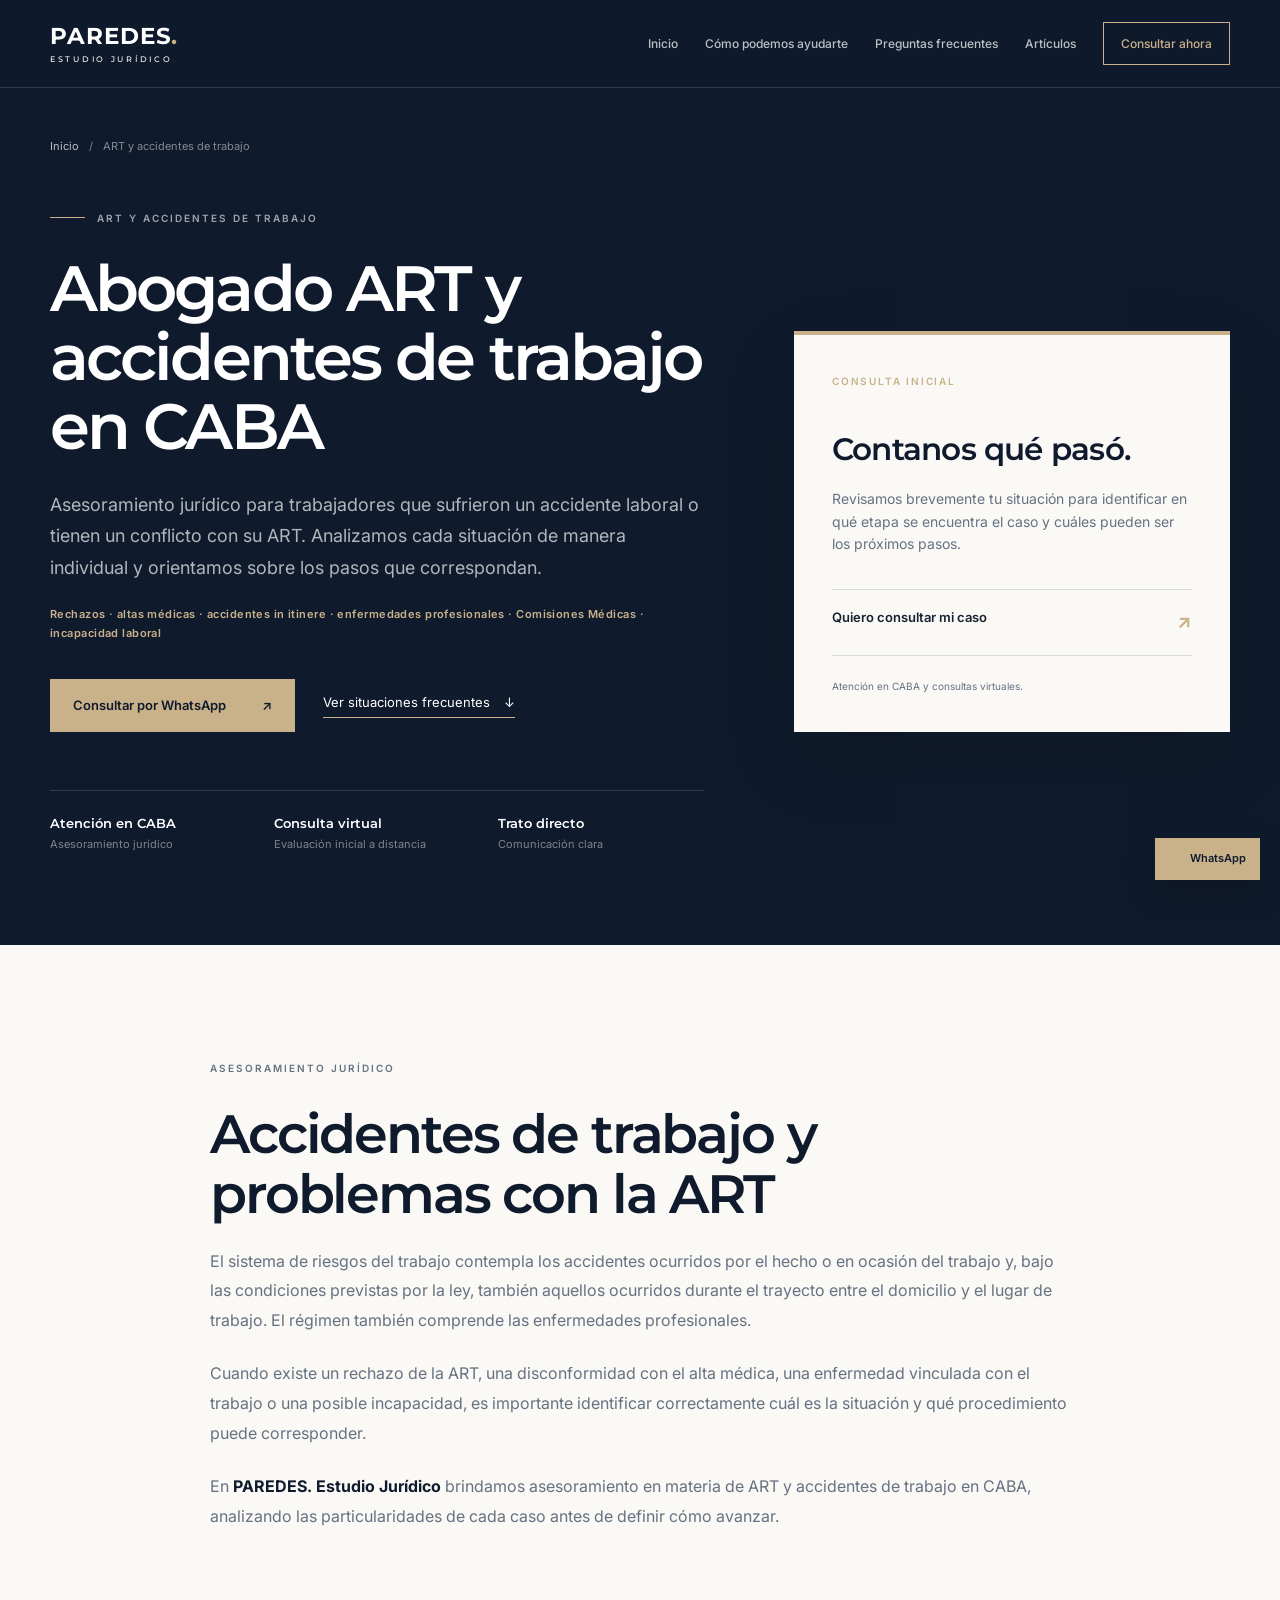
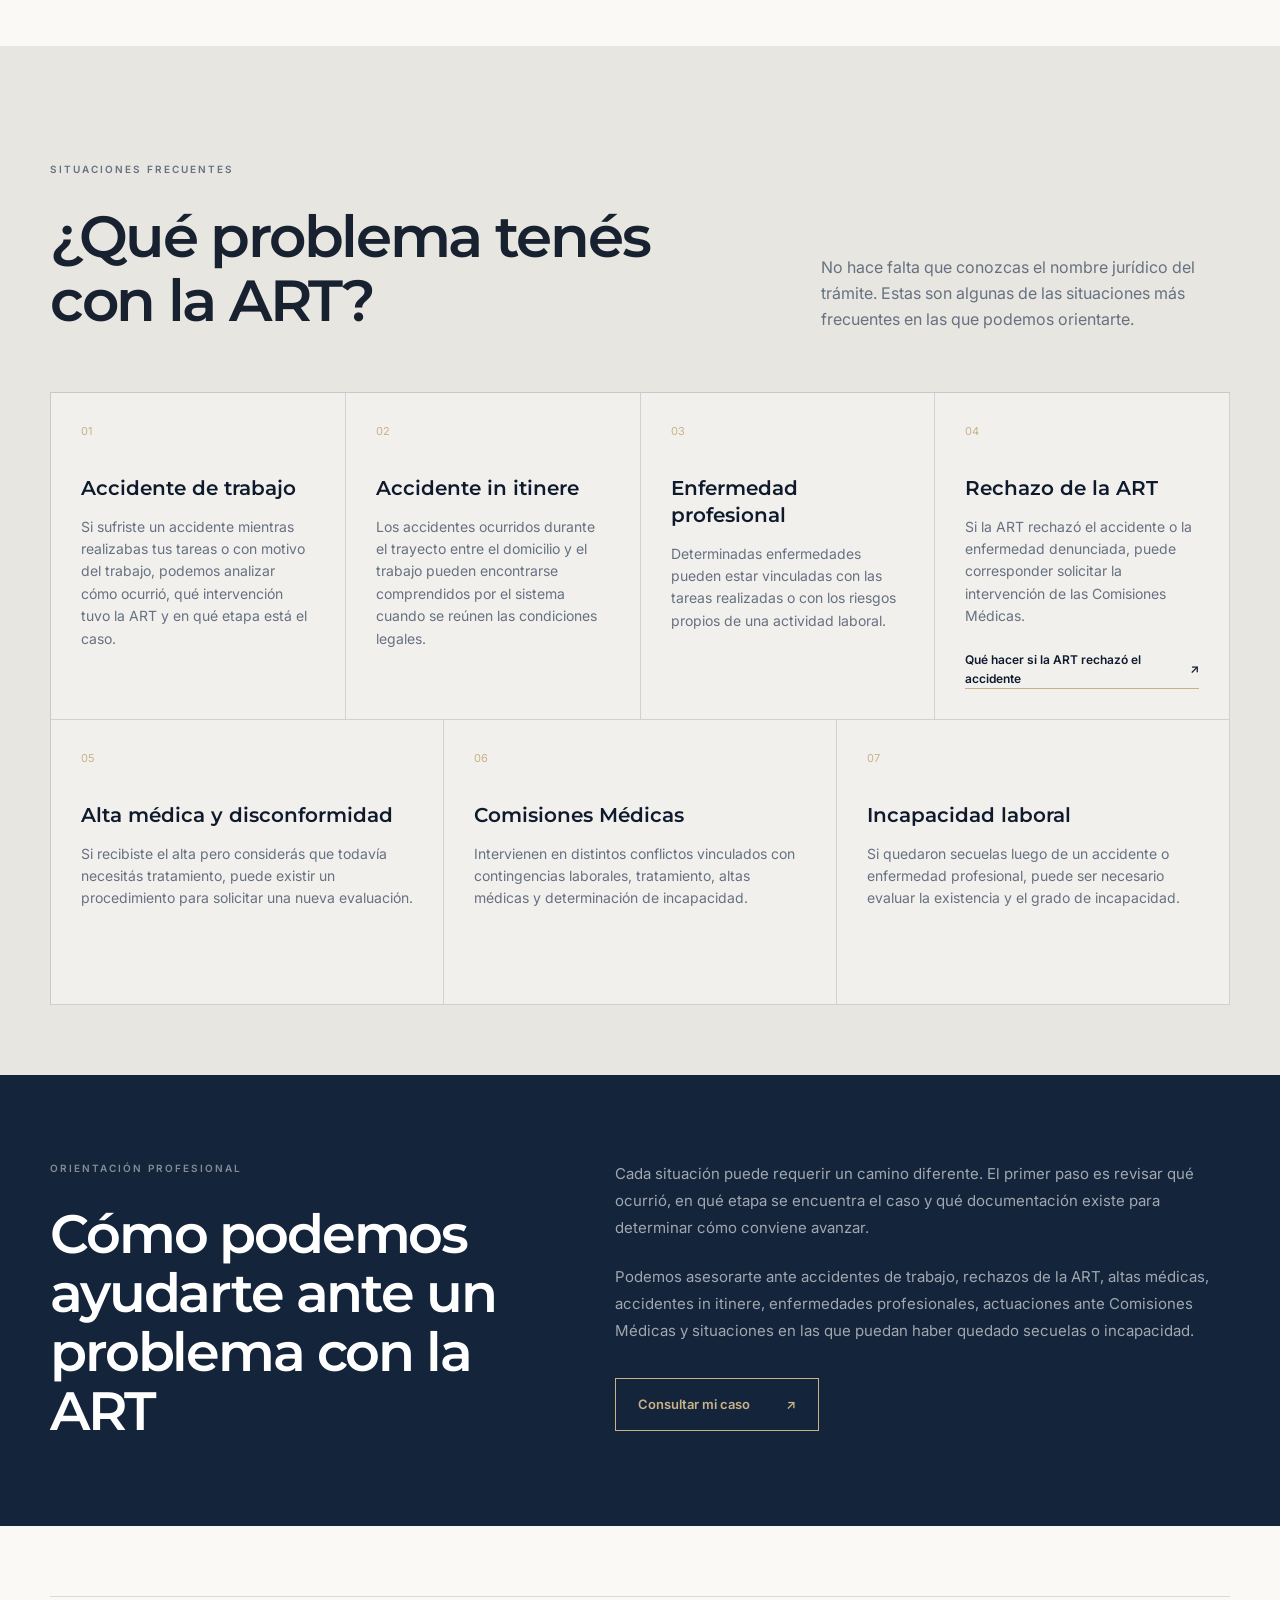
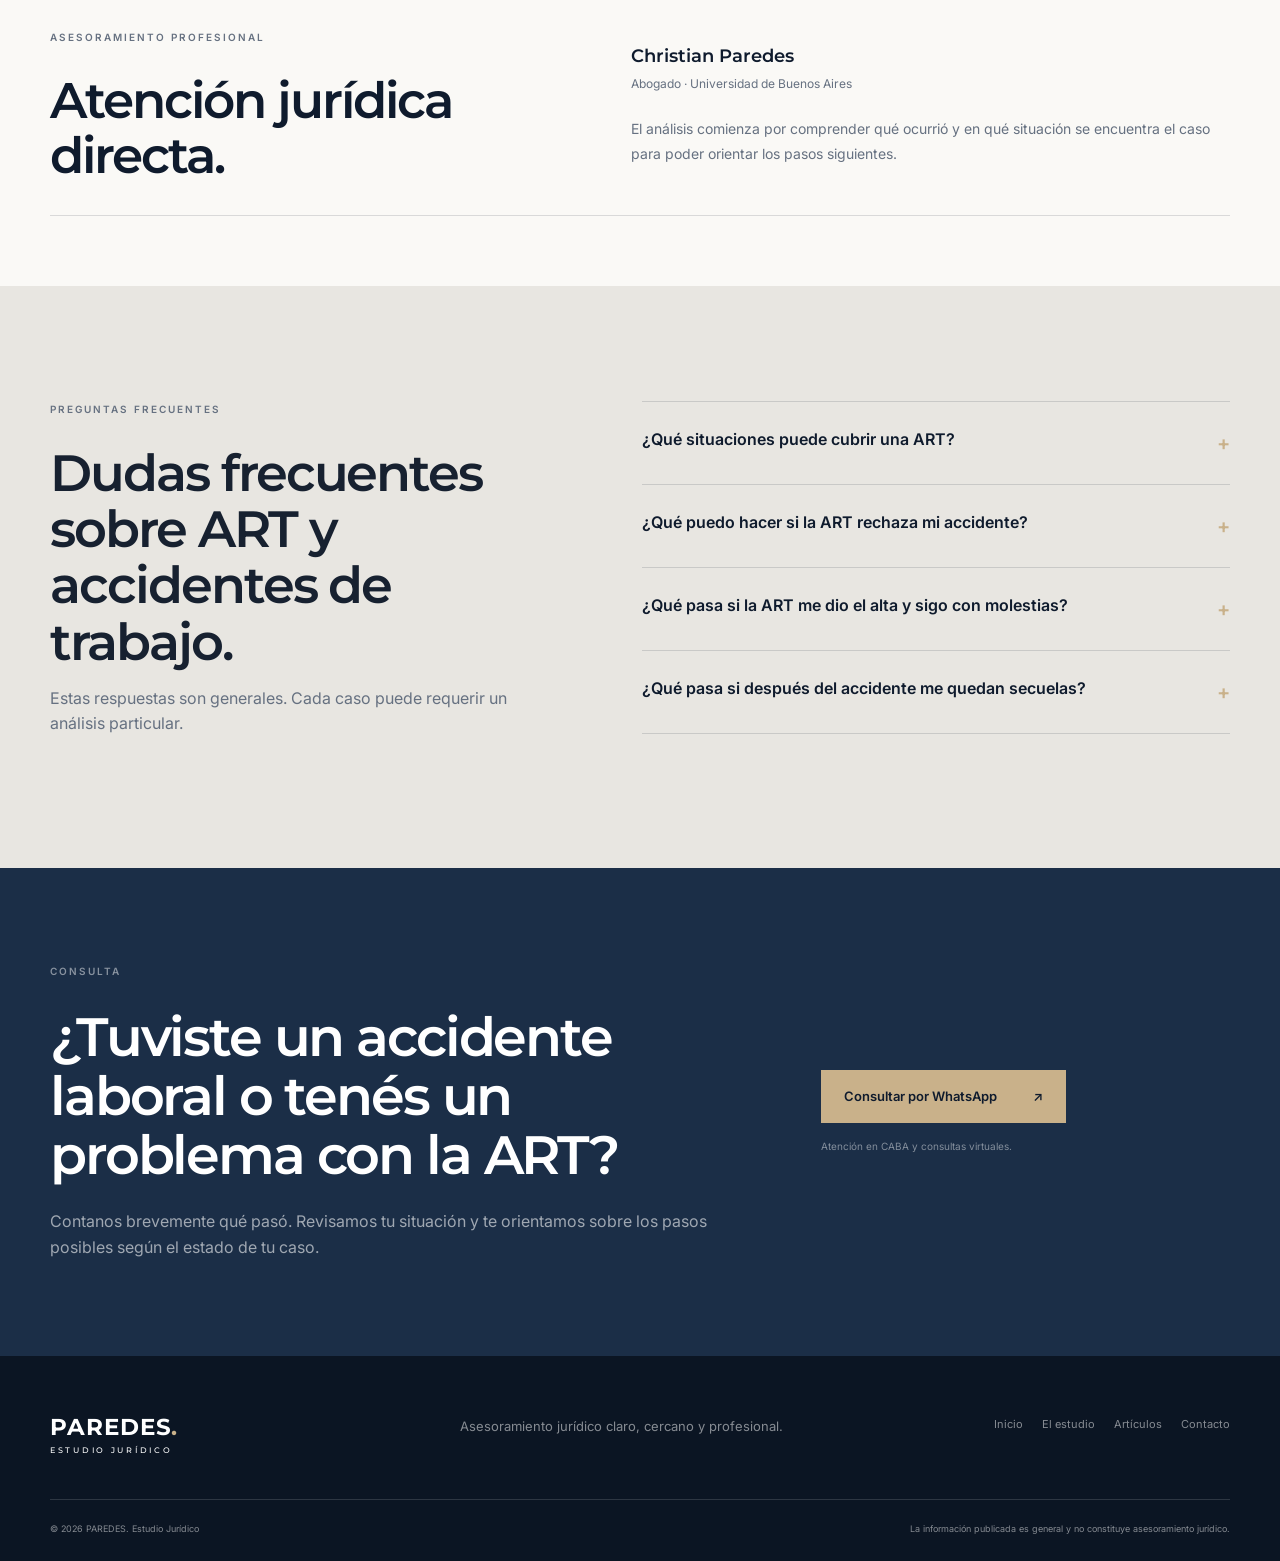
==== art/index.html @ 0a8bbd86 "Publica landing comercial ART" ====
<!DOCTYPE html>
<html lang="es">
<head>
  <meta charset="UTF-8">
  <meta name="viewport" content="width=device-width, initial-scale=1">

  <title>Abogado ART en CABA | Accidentes de Trabajo | PAREDES.</title>
  <meta
    name="description"
    content="Asesoramiento jurídico por accidentes de trabajo y reclamos ante ART en CABA. Rechazos, altas médicas, Comisiones Médicas e incapacidad. Consultá tu caso."
  >
  <meta name="theme-color" content="#0F1B2D">
  <meta name="robots" content="index, follow">

  <link rel="canonical" href="https://estudiojuridicoparedes.com.ar/art/">

  <meta property="og:locale" content="es_AR">
  <meta property="og:type" content="website">
  <meta property="og:site_name" content="PAREDES. Estudio Jurídico">
  <meta property="og:title" content="Abogado ART en CABA | Accidentes de Trabajo | PAREDES.">
  <meta
    property="og:description"
    content="Asesoramiento jurídico por accidentes de trabajo y reclamos ante ART en CABA. Rechazos, altas médicas, Comisiones Médicas e incapacidad."
  >
  <meta property="og:url" content="https://estudiojuridicoparedes.com.ar/art/">

  <meta name="twitter:card" content="summary">
  <meta name="twitter:title" content="Abogado ART en CABA | Accidentes de Trabajo | PAREDES.">
  <meta
    name="twitter:description"
    content="Asesoramiento jurídico por accidentes de trabajo y reclamos ante ART en CABA."
  >

  <link rel="preconnect" href="https://fonts.googleapis.com">
  <link rel="preconnect" href="https://fonts.gstatic.com" crossorigin>
  <link
    href="https://fonts.googleapis.com/css2?family=Inter:wght@400;500;600&family=Montserrat:wght@500;600;700&display=swap"
    rel="stylesheet"
  >

  <link rel="stylesheet" href="../styles.css">
  <link rel="stylesheet" href="art.css">

  <script type="application/ld+json">
  {
    "@context": "https://schema.org",
    "@graph": [
      {
        "@type": "LegalService",
        "@id": "https://estudiojuridicoparedes.com.ar/#legalservice",
        "name": "PAREDES. Estudio Jurídico",
        "url": "https://estudiojuridicoparedes.com.ar/",
        "telephone": "+5491141937153",
        "areaServed": {
          "@type": "City",
          "name": "Ciudad Autónoma de Buenos Aires"
        },
        "founder": {
          "@type": "Person",
          "name": "Christian Paredes",
          "jobTitle": "Abogado",
          "alumniOf": {
            "@type": "CollegeOrUniversity",
            "name": "Universidad de Buenos Aires"
          }
        }
      },
      {
        "@type": "WebSite",
        "@id": "https://estudiojuridicoparedes.com.ar/#website",
        "url": "https://estudiojuridicoparedes.com.ar/",
        "name": "PAREDES. Estudio Jurídico",
        "publisher": {
          "@id": "https://estudiojuridicoparedes.com.ar/#legalservice"
        }
      },
      {
        "@type": "WebPage",
        "@id": "https://estudiojuridicoparedes.com.ar/art/#webpage",
        "url": "https://estudiojuridicoparedes.com.ar/art/",
        "name": "Abogado ART en CABA | Accidentes de Trabajo | PAREDES.",
        "description": "Asesoramiento jurídico por accidentes de trabajo y reclamos ante ART en CABA. Rechazos, altas médicas, Comisiones Médicas e incapacidad.",
        "inLanguage": "es-AR",
        "isPartOf": {
          "@id": "https://estudiojuridicoparedes.com.ar/#website"
        },
        "about": {
          "@id": "https://estudiojuridicoparedes.com.ar/art/#service"
        },
        "breadcrumb": {
          "@id": "https://estudiojuridicoparedes.com.ar/art/#breadcrumb"
        }
      },
      {
        "@type": "Service",
        "@id": "https://estudiojuridicoparedes.com.ar/art/#service",
        "name": "Asesoramiento jurídico en ART y accidentes de trabajo",
        "serviceType": "Asesoramiento jurídico en riesgos del trabajo y accidentes laborales",
        "url": "https://estudiojuridicoparedes.com.ar/art/",
        "provider": {
          "@id": "https://estudiojuridicoparedes.com.ar/#legalservice"
        },
        "areaServed": {
          "@type": "City",
          "name": "Ciudad Autónoma de Buenos Aires"
        }
      },
      {
        "@type": "BreadcrumbList",
        "@id": "https://estudiojuridicoparedes.com.ar/art/#breadcrumb",
        "itemListElement": [
          {
            "@type": "ListItem",
            "position": 1,
            "name": "Inicio",
            "item": "https://estudiojuridicoparedes.com.ar/"
          },
          {
            "@type": "ListItem",
            "position": 2,
            "name": "ART y accidentes de trabajo",
            "item": "https://estudiojuridicoparedes.com.ar/art/"
          }
        ]
      }
    ]
  }
  </script>
</head>

<body class="art-page">
  <a class="skip-link" href="#contenido">Saltar al contenido</a>

  <header class="header" id="inicio">
    <div class="container header-inner">
      <a class="brand" href="/" aria-label="Paredes Estudio Jurídico, inicio">
        <span class="brand-name">PAREDES<span>.</span></span>
        <span class="brand-subtitle">ESTUDIO JURÍDICO</span>
      </a>

      <button
        class="menu-button"
        type="button"
        aria-label="Abrir menú"
        aria-expanded="false"
        aria-controls="navigation"
      >
        <span></span>
        <span></span>
      </button>

      <nav class="navigation" id="navigation">
        <a href="/">Inicio</a>
        <a href="#situaciones">Cómo podemos ayudarte</a>
        <a href="#preguntas">Preguntas frecuentes</a>
        <a href="/articulos/">Artículos</a>
        <a
          class="nav-contact whatsapp-link"
          href="#"
          data-message="Hola, quisiera consultar por un problema con mi ART o un accidente de trabajo."
        >Consultar ahora</a>
      </nav>
    </div>
  </header>

  <main id="contenido">
    <section class="art-hero">
      <div class="container">
        <nav class="breadcrumb reveal" aria-label="Breadcrumb">
          <a href="/">Inicio</a>
          <span aria-hidden="true">/</span>
          <span aria-current="page">ART y accidentes de trabajo</span>
        </nav>

        <div class="art-hero-layout">
          <div class="art-hero-copy reveal">
            <p class="overline"><span></span> ART Y ACCIDENTES DE TRABAJO</p>

            <h1>Abogado ART y accidentes de trabajo en CABA</h1>

            <p class="art-hero-lead">
              Asesoramiento jurídico para trabajadores que sufrieron un accidente laboral
              o tienen un conflicto con su ART. Analizamos cada situación de manera
              individual y orientamos sobre los pasos que correspondan.
            </p>

            <p class="art-hero-topics">
              Rechazos · altas médicas · accidentes in itinere · enfermedades profesionales ·
              Comisiones Médicas · incapacidad laboral
            </p>

            <div class="hero-actions">
              <a
                class="button button-sand whatsapp-link"
                href="#"
                data-message="Hola, quisiera consultar por un problema con mi ART o un accidente de trabajo."
              >
                Consultar por WhatsApp <span>↗</span>
              </a>

              <a class="link-light" href="#situaciones">
                Ver situaciones frecuentes <span>↓</span>
              </a>
            </div>

            <div class="art-hero-trust" aria-label="Modalidades de atención">
              <div>
                <strong>Atención en CABA</strong>
                <span>Asesoramiento jurídico</span>
              </div>
              <div>
                <strong>Consulta virtual</strong>
                <span>Evaluación inicial a distancia</span>
              </div>
              <div>
                <strong>Trato directo</strong>
                <span>Comunicación clara</span>
              </div>
            </div>
          </div>

          <aside class="art-hero-card reveal">
            <p class="card-kicker">CONSULTA INICIAL</p>
            <h2>Contanos qué pasó.</h2>
            <p>
              Revisamos brevemente tu situación para identificar en qué etapa se encuentra
              el caso y cuáles pueden ser los próximos pasos.
            </p>
            <a
              class="card-action whatsapp-link"
              href="#"
              data-message="Hola, quisiera contarles mi situación con la ART y saber cómo puedo avanzar."
            >
              <span>Quiero consultar mi caso</span>
              <strong>↗</strong>
            </a>
            <small>Atención en CABA y consultas virtuales.</small>
          </aside>
        </div>
      </div>
    </section>

    <section class="section art-intro">
      <div class="container art-copy-narrow reveal">
        <p class="section-tag">ASESORAMIENTO JURÍDICO</p>
        <h2>Accidentes de trabajo y problemas con la ART</h2>

        <p>
          El sistema de riesgos del trabajo contempla los accidentes ocurridos por el hecho
          o en ocasión del trabajo y, bajo las condiciones previstas por la ley, también
          aquellos ocurridos durante el trayecto entre el domicilio y el lugar de trabajo.
          El régimen también comprende las enfermedades profesionales.
        </p>

        <p>
          Cuando existe un rechazo de la ART, una disconformidad con el alta médica,
          una enfermedad vinculada con el trabajo o una posible incapacidad, es importante
          identificar correctamente cuál es la situación y qué procedimiento puede corresponder.
        </p>

        <p>
          En <strong>PAREDES. Estudio Jurídico</strong> brindamos asesoramiento en materia
          de ART y accidentes de trabajo en CABA, analizando las particularidades de cada
          caso antes de definir cómo avanzar.
        </p>
      </div>
    </section>

    <section class="section art-situations" id="situaciones">
      <div class="container">
        <header class="section-head reveal">
          <div>
            <p class="section-tag">SITUACIONES FRECUENTES</p>
            <h2>¿Qué problema tenés con la ART?</h2>
          </div>
          <p>
            No hace falta que conozcas el nombre jurídico del trámite. Estas son algunas de
            las situaciones más frecuentes en las que podemos orientarte.
          </p>
        </header>

        <div class="art-problem-grid">
          <article class="art-problem-card reveal">
            <span>01</span>
            <h3>Accidente de trabajo</h3>
            <p>
              Si sufriste un accidente mientras realizabas tus tareas o con motivo del trabajo,
              podemos analizar cómo ocurrió, qué intervención tuvo la ART y en qué etapa está el caso.
            </p>
          </article>

          <article class="art-problem-card reveal">
            <span>02</span>
            <h3>Accidente in itinere</h3>
            <p>
              Los accidentes ocurridos durante el trayecto entre el domicilio y el trabajo
              pueden encontrarse comprendidos por el sistema cuando se reúnen las condiciones legales.
            </p>
          </article>

          <article class="art-problem-card reveal">
            <span>03</span>
            <h3>Enfermedad profesional</h3>
            <p>
              Determinadas enfermedades pueden estar vinculadas con las tareas realizadas
              o con los riesgos propios de una actividad laboral.
            </p>
          </article>

          <article class="art-problem-card reveal">
            <span>04</span>
            <h3>Rechazo de la ART</h3>
            <p>
              Si la ART rechazó el accidente o la enfermedad denunciada, puede corresponder
              solicitar la intervención de las Comisiones Médicas.
            </p>
            <a class="art-text-link" href="/articulos/rechazo-art/">
              Qué hacer si la ART rechazó el accidente <span>↗</span>
            </a>
          </article>

          <article class="art-problem-card reveal">
            <span>05</span>
            <h3>Alta médica y disconformidad</h3>
            <p>
              Si recibiste el alta pero considerás que todavía necesitás tratamiento,
              puede existir un procedimiento para solicitar una nueva evaluación.
            </p>
          </article>

          <article class="art-problem-card reveal">
            <span>06</span>
            <h3>Comisiones Médicas</h3>
            <p>
              Intervienen en distintos conflictos vinculados con contingencias laborales,
              tratamiento, altas médicas y determinación de incapacidad.
            </p>
          </article>

          <article class="art-problem-card reveal">
            <span>07</span>
            <h3>Incapacidad laboral</h3>
            <p>
              Si quedaron secuelas luego de un accidente o enfermedad profesional,
              puede ser necesario evaluar la existencia y el grado de incapacidad.
            </p>
          </article>
        </div>
      </div>
    </section>

    <section class="section art-help">
      <div class="container art-help-layout">
        <div class="reveal">
          <p class="section-tag light">ORIENTACIÓN PROFESIONAL</p>
          <h2>Cómo podemos ayudarte ante un problema con la ART</h2>
        </div>

        <div class="art-help-copy reveal">
          <p>
            Cada situación puede requerir un camino diferente. El primer paso es revisar
            qué ocurrió, en qué etapa se encuentra el caso y qué documentación existe para
            determinar cómo conviene avanzar.
          </p>

          <p>
            Podemos asesorarte ante accidentes de trabajo, rechazos de la ART, altas médicas,
            accidentes in itinere, enfermedades profesionales, actuaciones ante Comisiones Médicas
            y situaciones en las que puedan haber quedado secuelas o incapacidad.
          </p>

          <a
            class="button button-outline whatsapp-link"
            href="#"
            data-message="Hola, quisiera consultar cómo puedo avanzar con mi problema ante la ART."
          >
            Consultar mi caso <span>↗</span>
          </a>
        </div>
      </div>
    </section>

    <section class="section art-professional">
      <div class="container art-professional-card reveal">
        <div>
          <p class="section-tag">ASESORAMIENTO PROFESIONAL</p>
          <h2>Atención jurídica directa.</h2>
        </div>

        <div class="art-professional-copy">
          <strong>Christian Paredes</strong>
          <span>Abogado · Universidad de Buenos Aires</span>
          <p>
            El análisis comienza por comprender qué ocurrió y en qué situación se encuentra
            el caso para poder orientar los pasos siguientes.
          </p>
        </div>
      </div>
    </section>

    <section class="section faq art-faq" id="preguntas">
      <div class="container faq-layout">
        <div class="faq-intro reveal">
          <p class="section-tag">PREGUNTAS FRECUENTES</p>
          <h2>Dudas frecuentes sobre ART y accidentes de trabajo.</h2>
          <p>
            Estas respuestas son generales. Cada caso puede requerir un análisis particular.
          </p>
        </div>

        <div class="accordion reveal">
          <article class="faq-item">
            <button type="button" aria-expanded="false">
              <span>¿Qué situaciones puede cubrir una ART?</span>
              <i>+</i>
            </button>
            <div class="answer">
              <p>
                El sistema contempla accidentes ocurridos por el hecho o en ocasión del trabajo,
                determinados accidentes ocurridos durante el trayecto entre el domicilio y el lugar
                de trabajo y enfermedades profesionales comprendidas por el régimen.
              </p>
            </div>
          </article>

          <article class="faq-item">
            <button type="button" aria-expanded="false">
              <span>¿Qué puedo hacer si la ART rechaza mi accidente?</span>
              <i>+</i>
            </button>
            <div class="answer">
              <p>
                Si la ART rechaza el siniestro denunciado, existe un procedimiento ante las
                Comisiones Médicas para solicitar que se evalúe ese rechazo. El trámite concreto
                dependerá de las circunstancias del caso.
                <a class="faq-inline-link" href="/articulos/rechazo-art/">
                  Ver qué hacer ante un rechazo de la ART →
                </a>
              </p>
            </div>
          </article>

          <article class="faq-item">
            <button type="button" aria-expanded="false">
              <span>¿Qué pasa si la ART me dio el alta y sigo con molestias?</span>
              <i>+</i>
            </button>
            <div class="answer">
              <p>
                Si no estás de acuerdo con el alta porque considerás que todavía necesitás tratamiento,
                existe un trámite de divergencia en el alta médica para solicitar que la situación sea evaluada.
              </p>
            </div>
          </article>

          <article class="faq-item">
            <button type="button" aria-expanded="false">
              <span>¿Qué pasa si después del accidente me quedan secuelas?</span>
              <i>+</i>
            </button>
            <div class="answer">
              <p>
                Cuando quedan secuelas como consecuencia de un accidente de trabajo o enfermedad
                profesional, puede corresponder evaluar si existe incapacidad laboral y determinar su grado.
              </p>
            </div>
          </article>
        </div>
      </div>
    </section>

    <section class="art-final-cta">
      <div class="container art-final-cta-inner reveal">
        <div>
          <p class="section-tag light">CONSULTA</p>
          <h2>¿Tuviste un accidente laboral o tenés un problema con la ART?</h2>
          <p>
            Contanos brevemente qué pasó. Revisamos tu situación y te orientamos sobre
            los pasos posibles según el estado de tu caso.
          </p>
        </div>

        <div class="art-final-cta-action">
          <a
            class="button button-sand whatsapp-link"
            href="#"
            data-message="Hola, tuve un accidente laboral o un problema con mi ART y quisiera consultar mi caso."
          >
            Consultar por WhatsApp <span>↗</span>
          </a>
          <small>Atención en CABA y consultas virtuales.</small>
        </div>
      </div>
    </section>
  </main>

  <footer class="footer">
    <div class="container footer-main">
      <a class="brand" href="/">
        <span class="brand-name">PAREDES<span>.</span></span>
        <span class="brand-subtitle">ESTUDIO JURÍDICO</span>
      </a>

      <p>Asesoramiento jurídico claro, cercano y profesional.</p>

      <nav>
        <a href="/">Inicio</a>
        <a href="/#estudio">El estudio</a>
        <a href="/articulos/">Artículos</a>
        <a href="/#contacto">Contacto</a>
      </nav>
    </div>

    <div class="container footer-bottom">
      <p>© <span id="year"></span> PAREDES. Estudio Jurídico</p>
      <p>La información publicada es general y no constituye asesoramiento jurídico.</p>
    </div>
  </footer>

  <a
    class="floating-button whatsapp-link"
    href="#"
    aria-label="Consultar por WhatsApp"
    data-message="Hola, quisiera consultar por un problema con mi ART o un accidente de trabajo."
  >
    <svg viewBox="0 0 32 32" aria-hidden="true">
      <path d="M27.3 4.7A15.4 15.4 0 0 0 3.1 23.3L1 31l7.9-2.1A15.4 15.4 0 0 0 27.3 4.7Zm-11 23.7a12.8 12.8 0 0 1-6.5-1.8l-.5-.3-4.7 1.2 1.3-4.6-.3-.5a12.8 12.8 0 1 1 10.7 6Zm7-9.6c-.4-.2-2.3-1.1-2.7-1.3-.4-.1-.6-.2-.9.2l-1.2 1.5c-.2.3-.5.3-.9.1-2.3-1.1-3.9-2.1-5.5-4.7-.4-.7.4-.7 1.1-2.2.1-.3.1-.5 0-.7l-1.2-3c-.3-.7-.7-.6-.9-.6h-.8c-.3 0-.7.1-1.1.5-1.3 1.4-2 3.7-.5 6.7 1.8 3.6 4.6 6.3 8.1 7.8 3 1.3 4.2 1.4 5.7.9.9-.3 2.3-1 2.7-1.9.3-.9.3-1.7.2-1.9-.1-.2-.4-.3-.8-.5Z"/>
    </svg>
    <span>WhatsApp</span>
  </a>

  <script src="../script.js"></script>
</body>
</html>
---- styles.css ----
:root{--navy:#0f1b2d;--navy2:#14243a;--navy3:#1b2e47;--sand:#c9b18a;--gray:#e8e6e1;--ivory:#faf9f6;--white:#fff;--text:#172130;--muted:#667181;--ll:rgba(255,255,255,.14);--ld:rgba(15,27,45,.14);--max:1180px}*{box-sizing:border-box}html{scroll-behavior:smooth}body{margin:0;background:var(--navy);color:var(--text);font-family:Inter,sans-serif;line-height:1.6;-webkit-font-smoothing:antialiased}body.menu-open{overflow:hidden}a{color:inherit;text-decoration:none}button,input,textarea{font:inherit}img{display:block;max-width:100%}.container{width:min(calc(100% - 48px),var(--max));margin:auto}.skip-link{position:fixed;z-index:999;top:10px;left:10px;padding:10px 16px;background:var(--sand);transform:translateY(-150%)}.skip-link:focus{transform:none}.header{position:fixed;z-index:100;inset:0 0 auto;height:88px;color:#fff;transition:.3s}.header.scrolled{height:72px;background:rgba(15,27,45,.94);backdrop-filter:blur(14px);border-bottom:1px solid var(--ll)}.header-inner{height:100%;display:flex;align-items:center;justify-content:space-between}.brand{display:flex;flex-direction:column;line-height:1}.brand-name{font:700 23px/1 Montserrat;color:#fff;letter-spacing:.04em}.brand-name span{color:var(--sand)}.brand-subtitle{margin-top:7px;color:#fff;font:500 8px/1 Montserrat;letter-spacing:.34em}.navigation{display:flex;align-items:center;gap:27px;font-size:12px;font-weight:500}.navigation>a:not(.nav-contact){color:rgba(255,255,255,.72)}.navigation>a:hover{color:#fff}.nav-contact{padding:11px 17px;border:1px solid var(--sand);color:var(--sand)}.menu-button{display:none;background:none;border:0;padding:10px}.hero{position:relative;overflow:hidden;padding:155px 0 0;min-height:780px;color:#fff;background:var(--navy)}.hero-glow{position:absolute;width:600px;height:600px;right:-180px;top:-180px;border-radius:50%;background:rgba(201,177,138,.08)}.hero-layout{position:relative;display:grid;grid-template-columns:1.25fr .75fr;gap:90px;align-items:center}.overline,.section-tag{margin:0 0 28px;font-size:10px;font-weight:600;letter-spacing:.2em;color:var(--muted)}.overline{display:flex;align-items:center;gap:12px;color:rgba(255,255,255,.6)}.overline span{width:35px;height:1px;background:var(--sand)}.hero h1{max-width:790px;margin:0;font:600 clamp(44px,5.5vw,76px)/1.08 Montserrat;letter-spacing:-.045em}.hero-lead{max-width:670px;margin:30px 0 0;color:rgba(255,255,255,.68);font-size:18px;line-height:1.75}.hero-actions{display:flex;align-items:center;gap:28px;margin-top:36px}.button{display:inline-flex;align-items:center;justify-content:center;gap:36px;min-height:53px;padding:0 22px;border:1px solid transparent;font-size:13px;font-weight:600;cursor:pointer;transition:.2s}.button:hover{transform:translateY(-2px)}.button-sand{background:var(--sand);color:var(--navy)}.link-light{padding-bottom:4px;border-bottom:1px solid var(--sand);font-size:13px}.link-light span{margin-left:10px}.hero-trust{display:grid;grid-template-columns:repeat(3,1fr);gap:20px;margin-top:68px;padding-top:25px;border-top:1px solid var(--ll)}.hero-trust div{display:flex;flex-direction:column}.hero-trust strong{font:600 13px Montserrat}.hero-trust span{margin-top:5px;color:rgba(255,255,255,.48);font-size:11px}.hero-card{padding:38px;background:var(--ivory);color:var(--text);border-top:4px solid var(--sand);box-shadow:0 28px 70px rgba(0,0,0,.16)}.card-kicker{margin:0 0 42px;color:var(--sand);font-size:10px;font-weight:600;letter-spacing:.18em}.hero-card h2{margin:0;color:var(--navy);font:600 30px/1.25 Montserrat}.hero-card>p{margin:20px 0 35px;color:var(--muted);font-size:14px}.card-action{display:flex;justify-content:space-between;padding:17px 0;border-block:1px solid var(--ld);font-size:13px;font-weight:600}.card-action strong{color:var(--sand);font-size:19px}.hero-card small{display:block;margin-top:22px;color:var(--muted);font-size:10px}.ticker{margin-top:80px;padding:18px 0;overflow:hidden;white-space:nowrap;border-block:1px solid var(--ll);color:rgba(255,255,255,.45);font:500 10px Montserrat;letter-spacing:.17em;text-align:center}.ticker i{padding:0 17px;color:var(--sand);font-style:normal}.section{padding:115px 0}.section-head{display:grid;grid-template-columns:1.25fr .75fr;gap:90px;align-items:end;margin-bottom:60px}.section-head h2,.process h2,.about h2,.faq h2,.contact h2{margin:0;font:600 clamp(38px,4.5vw,61px)/1.1 Montserrat;letter-spacing:-.04em}.section-head>p,.section-head>div:last-child>p{margin:0;color:var(--muted)}.cases{background:var(--ivory)}.case-grid{display:grid;grid-template-columns:repeat(3,1fr);border-top:1px solid var(--ld);border-left:1px solid var(--ld)}.case-card{min-height:310px;padding:30px;display:flex;flex-direction:column;border-right:1px solid var(--ld);border-bottom:1px solid var(--ld);transition:.25s}.case-card:hover{background:#fff;transform:translateY(-3px);box-shadow:0 16px 45px rgba(15,27,45,.07)}.case-card>span{color:var(--sand);font-size:11px}.case-card h3{margin:35px 0 14px;color:var(--navy);font:600 20px/1.35 Montserrat}.case-card p{margin:0;color:var(--muted);font-size:14px}.case-card a{margin-top:auto;padding-top:25px;color:var(--navy);font-size:12px;font-weight:600}.process{color:#fff;background:var(--navy2)}.process-layout{display:grid;grid-template-columns:.8fr 1.2fr;gap:110px}.section-tag.light{color:rgba(255,255,255,.48)}.process-intro>p:not(.section-tag){margin:28px 0 34px;color:rgba(255,255,255,.58)}.button-outline{border-color:var(--sand);color:var(--sand);background:transparent}.steps{border-top:1px solid var(--ll)}.step{display:grid;grid-template-columns:55px 1fr;gap:25px;padding:30px 0;border-bottom:1px solid var(--ll)}.step>span{color:var(--sand);font-size:11px}.step h3{margin:0 0 9px;font:600 19px Montserrat}.step p{margin:0;color:rgba(255,255,255,.54);font-size:14px}.about{background:var(--gray)}.about-layout{display:grid;grid-template-columns:.85fr 1.15fr;gap:100px;align-items:center}.about-photo{position:relative}.about-photo img{width:100%;height:530px;object-fit:cover;filter:saturate(.65)}.about-photo>p{position:absolute;bottom:0;left:0;right:0;margin:0;padding:18px 22px;background:rgba(15,27,45,.92);color:rgba(255,255,255,.62);font-size:8px;letter-spacing:.2em}.about-photo>p span{display:inline-block;width:18px;height:1px;margin:0 10px;background:var(--sand);vertical-align:middle}.about-copy h2{color:var(--navy)}.about-lead{margin:30px 0 18px;color:var(--navy);font-size:20px}.about-copy>p:not(.section-tag):not(.about-lead){color:var(--muted)}.lawyer{display:flex;justify-content:space-between;align-items:end;margin-top:38px;padding-top:25px;border-top:1px solid var(--ld)}.lawyer div{display:flex;flex-direction:column}.lawyer strong{font:600 15px Montserrat}.lawyer span{margin-top:5px;color:var(--muted);font-size:11px}.lawyer a{font-size:12px;font-weight:600;border-bottom:1px solid var(--sand)}.articles{color:#fff;background:var(--navy)}.articles .section-head>div:last-child>p{color:rgba(255,255,255,.5)}.all-articles{margin-top:18px;padding:0 0 4px;border:0;border-bottom:1px solid var(--sand);background:none;color:#fff;font-size:12px;font-weight:600;cursor:pointer}.article-grid{display:grid;grid-template-columns:repeat(3,1fr);gap:18px}.article-card{min-height:370px;padding:28px;display:flex;flex-direction:column;background:var(--navy2);border:1px solid var(--ll);transition:.25s}.article-card:hover{transform:translateY(-4px);border-color:var(--sand)}.article-card.featured{background:var(--sand);color:var(--navy)}.article-meta{display:flex;justify-content:space-between;gap:15px;color:rgba(255,255,255,.46);font-size:9px;font-weight:600;letter-spacing:.12em;text-transform:uppercase}.featured .article-meta{color:rgba(15,27,45,.58)}.article-card h3{margin:auto 0 16px;font:600 22px/1.35 Montserrat}.article-card p{margin:0 0 25px;color:rgba(255,255,255,.54);font-size:13px}.featured p{color:rgba(15,27,45,.68)}.article-link{display:flex;justify-content:space-between;padding-top:16px;border-top:1px solid var(--ll);font-size:11px;font-weight:600}.featured .article-link{border-color:rgba(15,27,45,.2)}.faq{background:var(--ivory)}.faq-layout{display:grid;grid-template-columns:.75fr 1.25fr;gap:110px}.faq-intro>p:last-child{color:var(--muted)}.accordion{border-top:1px solid var(--ld)}.faq-item{border-bottom:1px solid var(--ld)}.faq-item button{width:100%;padding:25px 0;border:0;background:none;color:var(--navy);display:flex;justify-content:space-between;gap:25px;text-align:left;font-weight:600;cursor:pointer}.faq-item i{color:var(--sand);font-size:20px;font-style:normal;transition:.25s}.faq-item.open i{transform:rotate(45deg)}.answer{display:grid;grid-template-rows:0fr;transition:.3s}.answer p{min-height:0;overflow:hidden;margin:0;color:var(--muted)}.faq-item.open .answer{grid-template-rows:1fr}.faq-item.open .answer p{padding-bottom:25px}.contact{padding:115px 0;background:var(--navy3);color:#fff}.contact-layout{display:grid;grid-template-columns:.8fr 1.2fr;gap:110px}.contact h2 span{color:var(--sand)}.contact-copy>p:not(.section-tag){color:rgba(255,255,255,.57)}.contact-copy ul{margin:30px 0 0;padding:0;list-style:none;display:flex;flex-wrap:wrap;gap:10px}.contact-copy li{padding:7px 11px;border:1px solid var(--ll);font-size:10px}.contact-form{display:grid;grid-template-columns:1fr 1fr;gap:24px 28px}.contact-form label{color:rgba(255,255,255,.55);font-size:10px;letter-spacing:.05em}.contact-form label:nth-child(4),.contact-form .consent,.contact-form .button,.form-status{grid-column:1/-1}.contact-form input:not([type=checkbox]),.contact-form textarea{width:100%;padding:10px 0;border:0;border-bottom:1px solid rgba(255,255,255,.25);border-radius:0;outline:none;background:transparent;color:#fff;resize:vertical}.contact-form input:focus,.contact-form textarea:focus{border-color:var(--sand)}.consent{display:flex;gap:9px;align-items:start;letter-spacing:0!important}.consent input{accent-color:var(--sand)}.contact-form .button{justify-self:start}.form-status{min-height:18px;margin:0;color:var(--sand);font-size:12px}.footer{padding:60px 0 25px;background:#0b1523;color:rgba(255,255,255,.5)}.footer-main{display:grid;grid-template-columns:1fr 1fr 1fr;gap:50px;padding-bottom:45px}.footer-main>p{margin:0;font-size:13px}.footer-main nav{display:flex;justify-content:flex-end;gap:19px;font-size:11px}.footer-bottom{display:flex;justify-content:space-between;gap:25px;padding-top:22px;border-top:1px solid var(--ll);font-size:9px}.footer-bottom p{margin:0}.floating-button{position:fixed;z-index:80;right:20px;bottom:20px;display:flex;align-items:center;gap:18px;padding:12px 14px 12px 17px;background:var(--sand);color:var(--navy);box-shadow:0 10px 35px rgba(0,0,0,.25);font-size:11px;font-weight:600}.reveal{opacity:0;transform:translateY(20px);transition:.65s}.reveal.visible{opacity:1;transform:none}@media(max-width:950px){.menu-button{display:grid;gap:6px}.menu-button span{width:24px;height:1px;background:#fff}.navigation{position:fixed;inset:72px 0 0;display:flex;flex-direction:column;align-items:stretch;gap:0;padding:32px 24px;background:var(--navy);transform:translateX(100%);transition:.3s}.navigation.open{transform:none}.navigation a{padding:17px 0;border-bottom:1px solid var(--ll);font:600 18px Montserrat}.hero-layout,.process-layout,.about-layout,.faq-layout,.contact-layout{grid-template-columns:1fr;gap:60px}.case-grid,.article-grid{grid-template-columns:1fr 1fr}.section-head{grid-template-columns:1fr;gap:25px}.footer-main{grid-template-columns:1fr 1fr}}@media(max-width:640px){.container{width:calc(100% - 32px)}.header{height:72px}.hero{padding-top:125px}.hero h1{font-size:41px}.hero-actions{align-items:start;flex-direction:column}.hero-trust,.case-grid,.article-grid{grid-template-columns:1fr}.section{padding:82px 0}.about-photo img{height:430px}.lawyer{align-items:start;flex-direction:column;gap:20px}.contact-form{grid-template-columns:1fr}.contact-form label{grid-column:1/-1}.footer-main{grid-template-columns:1fr}.footer-main nav{flex-wrap:wrap;justify-content:start}.footer-bottom{flex-direction:column}.floating-button span{display:none}.floating-button{width:48px;height:48px;padding:0;justify-content:center;border-radius:50%}}@media(prefers-reduced-motion:reduce){*{scroll-behavior:auto!important;transition-duration:.01ms!important}.reveal{opacity:1;transform:none}}.articles-index{min-height:100vh;padding-top:160px}.articles-index-header{max-width:800px;margin-bottom:65px}.articles-index-header h1{margin:0;color:#fff;font:600 clamp(42px,5vw,68px)/1.08 Montserrat;letter-spacing:-.045em}.articles-index-intro{max-width:680px;margin:28px 0 0;color:rgba(255,255,255,.58);font-size:16px;line-height:1.75}.articles-index .article-card h2{margin:auto 0 16px;font:600 22px/1.35 Montserrat}@media(max-width:640px){.articles-index{padding-top:125px}.articles-index-header{margin-bottom:45px}.articles-index-header h1{font-size:40px}}.article-page{background:var(--ivory)}.article-hero{padding:155px 0 85px;background:var(--navy);color:#fff}.article-hero-inner{max-width:900px}.article-back{display:inline-block;margin-bottom:55px;color:rgba(255,255,255,.6);font-size:12px;border-bottom:1px solid var(--sand)}.article-category{margin-bottom:25px;color:var(--sand);font-size:10px;font-weight:600;letter-spacing:.18em;text-transform:uppercase}.article-hero h1{max-width:880px;margin:0;font:600 clamp(44px,5.5vw,72px)/1.08 Montserrat;letter-spacing:-.045em}.article-lead{max-width:720px;margin:30px 0 0;color:rgba(255,255,255,.65);font-size:18px;line-height:1.75}.article-byline{display:flex;gap:60px;margin-top:50px;padding-top:25px;border-top:1px solid var(--ll)}.article-byline div{display:flex;flex-direction:column;gap:5px}.article-byline span{color:rgba(255,255,255,.4);font-size:8px;font-weight:600;letter-spacing:.15em}.article-byline strong,.article-byline time{color:rgba(255,255,255,.8);font-size:11px;font-weight:500}.article-body{width:min(calc(100% - 48px),760px);margin:auto;padding:85px 0 110px}.article-content{color:var(--text);font-size:16px;line-height:1.85}.article-content>p{margin:0 0 30px}.article-intro{color:var(--navy);font-size:19px;font-weight:500}.article-content h2{margin:65px 0 22px;color:var(--navy);font:600 30px/1.3 Montserrat;letter-spacing:-.025em}.article-content h3{margin:45px 0 18px;color:var(--navy);font:600 21px/1.4 Montserrat}.article-cta{margin:70px 0;padding:42px;background:var(--navy);color:#fff;border-top:4px solid var(--sand)}.article-cta-label{margin:0 0 25px!important;color:var(--sand);font-size:9px;font-weight:600;letter-spacing:.18em}.article-cta h2{margin:0 0 18px;color:#fff;font-size:31px}.article-cta>p:not(.article-cta-label){margin:0 0 28px;color:rgba(255,255,255,.6)}.article-related{display:flex;flex-direction:column;gap:14px;padding-top:30px;border-top:1px solid var(--ld)}.article-related>span{margin-bottom:8px;color:var(--muted);font-size:9px;font-weight:600;letter-spacing:.15em}.article-related a{color:var(--navy);font-size:13px;font-weight:600}@media(max-width:640px){.article-hero{padding:125px 0 65px}.article-back{margin-bottom:40px}.article-hero h1{font-size:40px}.article-lead{font-size:16px}.article-byline{flex-direction:column;gap:15px}.article-body{width:calc(100% - 32px);padding:65px 0 82px}.article-content{font-size:15px}.article-content h2{font-size:27px}.article-cta{padding:30px 24px}}.article-content>ul{margin:0 0 35px;padding-left:22px}.article-content>ul li{margin-bottom:12px;padding-left:6px;color:var(--text)}.article-content>ul li::marker{color:var(--sand)}.article-content strong{color:var(--navy);font-weight:600}
---- art/art.css ----
.art-page{
  background:var(--ivory);
}

.art-page .header{
  background:rgba(15,27,45,.94);
  backdrop-filter:blur(14px);
  border-bottom:1px solid var(--ll);
}

.art-hero{
  padding:138px 0 92px;
  background:var(--navy);
  color:#fff;
  overflow:hidden;
}

.breadcrumb{
  display:flex;
  gap:10px;
  align-items:center;
  margin-bottom:54px;
  color:rgba(255,255,255,.48);
  font-size:11px;
}

.breadcrumb a{
  color:rgba(255,255,255,.72);
}

.breadcrumb a:hover{
  color:#fff;
}

.art-hero-layout{
  display:grid;
  grid-template-columns:1.2fr .8fr;
  gap:90px;
  align-items:center;
}

.art-hero-copy h1{
  max-width:820px;
  margin:0;
  font:600 clamp(44px,5vw,66px)/1.08 Montserrat;
  letter-spacing:-.045em;
}

.art-hero-lead{
  max-width:720px;
  margin:28px 0 0;
  color:rgba(255,255,255,.68);
  font-size:18px;
  line-height:1.75;
}

.art-hero-topics{
  max-width:760px;
  margin:22px 0 0;
  color:var(--sand);
  font-size:11px;
  font-weight:600;
  line-height:1.7;
  letter-spacing:.04em;
}

.art-hero-trust{
  display:grid;
  grid-template-columns:repeat(3,1fr);
  gap:18px;
  margin-top:58px;
  padding-top:24px;
  border-top:1px solid var(--ll);
}

.art-hero-trust div{
  display:flex;
  flex-direction:column;
}

.art-hero-trust strong{
  font:600 13px Montserrat;
}

.art-hero-trust span{
  margin-top:5px;
  color:rgba(255,255,255,.46);
  font-size:11px;
}

.art-hero-card{
  padding:38px;
  background:var(--ivory);
  color:var(--text);
  border-top:4px solid var(--sand);
  box-shadow:0 28px 70px rgba(0,0,0,.16);
}

.art-hero-card h2{
  margin:0;
  color:var(--navy);
  font:600 31px/1.2 Montserrat;
  letter-spacing:-.025em;
}

.art-hero-card>p:not(.card-kicker){
  margin:20px 0 34px;
  color:var(--muted);
  font-size:14px;
}

.art-hero-card small{
  display:block;
  margin-top:22px;
  color:var(--muted);
  font-size:10px;
}

.art-intro{
  background:var(--ivory);
}

.art-copy-narrow{
  max-width:860px;
}

.art-copy-narrow h2,
.art-help h2,
.art-professional h2,
.art-final-cta h2{
  margin:0;
  color:var(--navy);
  font:600 clamp(36px,4.2vw,56px)/1.1 Montserrat;
  letter-spacing:-.04em;
}

.art-copy-narrow>p:not(.section-tag){
  margin:24px 0 0;
  color:var(--muted);
  font-size:16px;
  line-height:1.85;
}

.art-copy-narrow strong{
  color:var(--navy);
}

.art-situations{
  background:var(--gray);
  padding-bottom:70px;
}

.art-help{
  color:#fff;
  background:var(--navy2);
  padding-top:85px;
  padding-bottom:85px;
}

.art-problem-grid{
  display:grid;
  grid-template-columns:repeat(12,1fr);
  border-top:1px solid var(--ld);
  border-left:1px solid var(--ld);
}


.art-problem-card{
  min-height:285px;
  padding:30px;
  display:flex;
  flex-direction:column;
  border-right:1px solid var(--ld);
  border-bottom:1px solid var(--ld);
  background:rgba(250,249,246,.58);
  transition:.25s;
  grid-column:span 3;
}

.art-problem-card:nth-child(n+5){
  grid-column:span 4;
}

.art-problem-card:hover{
  background:var(--ivory);
  transform:translateY(-3px);
  box-shadow:0 16px 45px rgba(15,27,45,.06);
}

.art-problem-card>span{
  color:var(--sand);
  font-size:11px;
}

.art-problem-card h3{
  margin:34px 0 14px;
  color:var(--navy);
  font:600 20px/1.35 Montserrat;
}

.art-problem-card p{
  margin:0;
  color:var(--muted);
  font-size:14px;
}

.art-text-link{
  display:inline-flex;
  align-items:center;
  gap:8px;
  width:max-content;
  max-width:100%;
  margin-top:auto;
  padding-top:22px;
  color:var(--navy);
  font-size:12px;
  font-weight:600;
  border-bottom:1px solid var(--sand);
}

.art-help{
  color:#fff;
  background:var(--navy2);
}

.art-help-layout{
  display:grid;
  grid-template-columns:.85fr 1.15fr;
  gap:110px;
  align-items:start;
}

.art-help h2{
  color:#fff;
}

.art-help-copy p{
  margin:0 0 22px;
  color:rgba(255,255,255,.6);
  font-size:15px;
  line-height:1.8;
}

.art-help-copy .button{
  margin-top:12px;
}

.art-professional{
  background:var(--ivory);
  padding:70px 0;
}

.art-professional-card{
  display:grid;
  grid-template-columns:.9fr 1.1fr;
  gap:90px;
  padding:32px 0;
  border-block:1px solid var(--ld);
}

.art-professional h2{
  font-size:clamp(34px,4vw,50px);
}

.art-professional-copy{
  display:flex;
  flex-direction:column;
  justify-content:center;
}

.art-professional-copy strong{
  color:var(--navy);
  font:600 18px Montserrat;
}

.art-professional-copy span{
  margin-top:7px;
  color:var(--muted);
  font-size:12px;
}

.art-professional-copy p{
  max-width:580px;
  margin:22px 0 0;
  color:var(--muted);
  font-size:14px;
  line-height:1.8;
}

.art-faq .faq-layout{
  grid-template-columns:.9fr 1.1fr;
}

.art-faq .faq-intro h2{
  font-size:clamp(36px,4vw,52px);
}

.art-faq{
  background:var(--gray);
}

.faq-inline-link{
  display:inline-block;
  margin-top:10px;
  color:var(--navy);
  font-weight:600;
  border-bottom:1px solid var(--sand);
}

.art-final-cta{
  padding:95px 0;
  color:#fff;
  background:var(--navy3);
}

.art-final-cta-inner{
  display:grid;
  grid-template-columns:1.25fr .75fr;
  gap:90px;
  align-items:center;
}

.art-final-cta h2{
  color:#fff;
  max-width:790px;
}

.art-final-cta p:not(.section-tag){
  max-width:700px;
  margin:25px 0 0;
  color:rgba(255,255,255,.58);
}

.art-final-cta-action{
  display:flex;
  flex-direction:column;
  align-items:flex-start;
  gap:15px;
}

.art-final-cta-action small{
  color:rgba(255,255,255,.46);
  font-size:10px;
}

@media(max-width:950px){
  .art-hero-layout,
  .art-help-layout,
  .art-professional-card,
  .art-final-cta-inner{
    grid-template-columns:1fr;
    gap:55px;
  }

  .art-problem-grid{
    grid-template-columns:repeat(2,1fr);
  }
  
  .art-problem-card,
  .art-problem-card:nth-child(n+5){
    grid-column:auto;
  }

  .art-hero-card{
    max-width:640px;
  }
}

@media(max-width:640px){
  .art-hero{
    padding:112px 0 72px;
  }

  .breadcrumb{
    margin-bottom:38px;
  }

  .art-hero-copy h1{
    font-size:40px;
  }

  .art-hero-lead{
    font-size:16px;
  }

  .art-hero-trust,
  .art-problem-grid{
    grid-template-columns:1fr;
  }

  .art-hero-trust{
    gap:14px;
  }

  .art-problem-card{
    min-height:auto;
  }

  .art-professional-card{
    padding:20px 0;
  }

  .art-final-cta{
    padding:78px 0;
  }
}

@media(max-width:950px){
  .art-faq .faq-layout{
    grid-template-columns:1fr;
    gap:45px;
  }
}

@media(max-width:640px){
  .art-faq .faq-layout{
    grid-template-columns:1fr;
    gap:35px;
  }

  .art-faq .faq-intro h2{
    font-size:34px;
  }
}
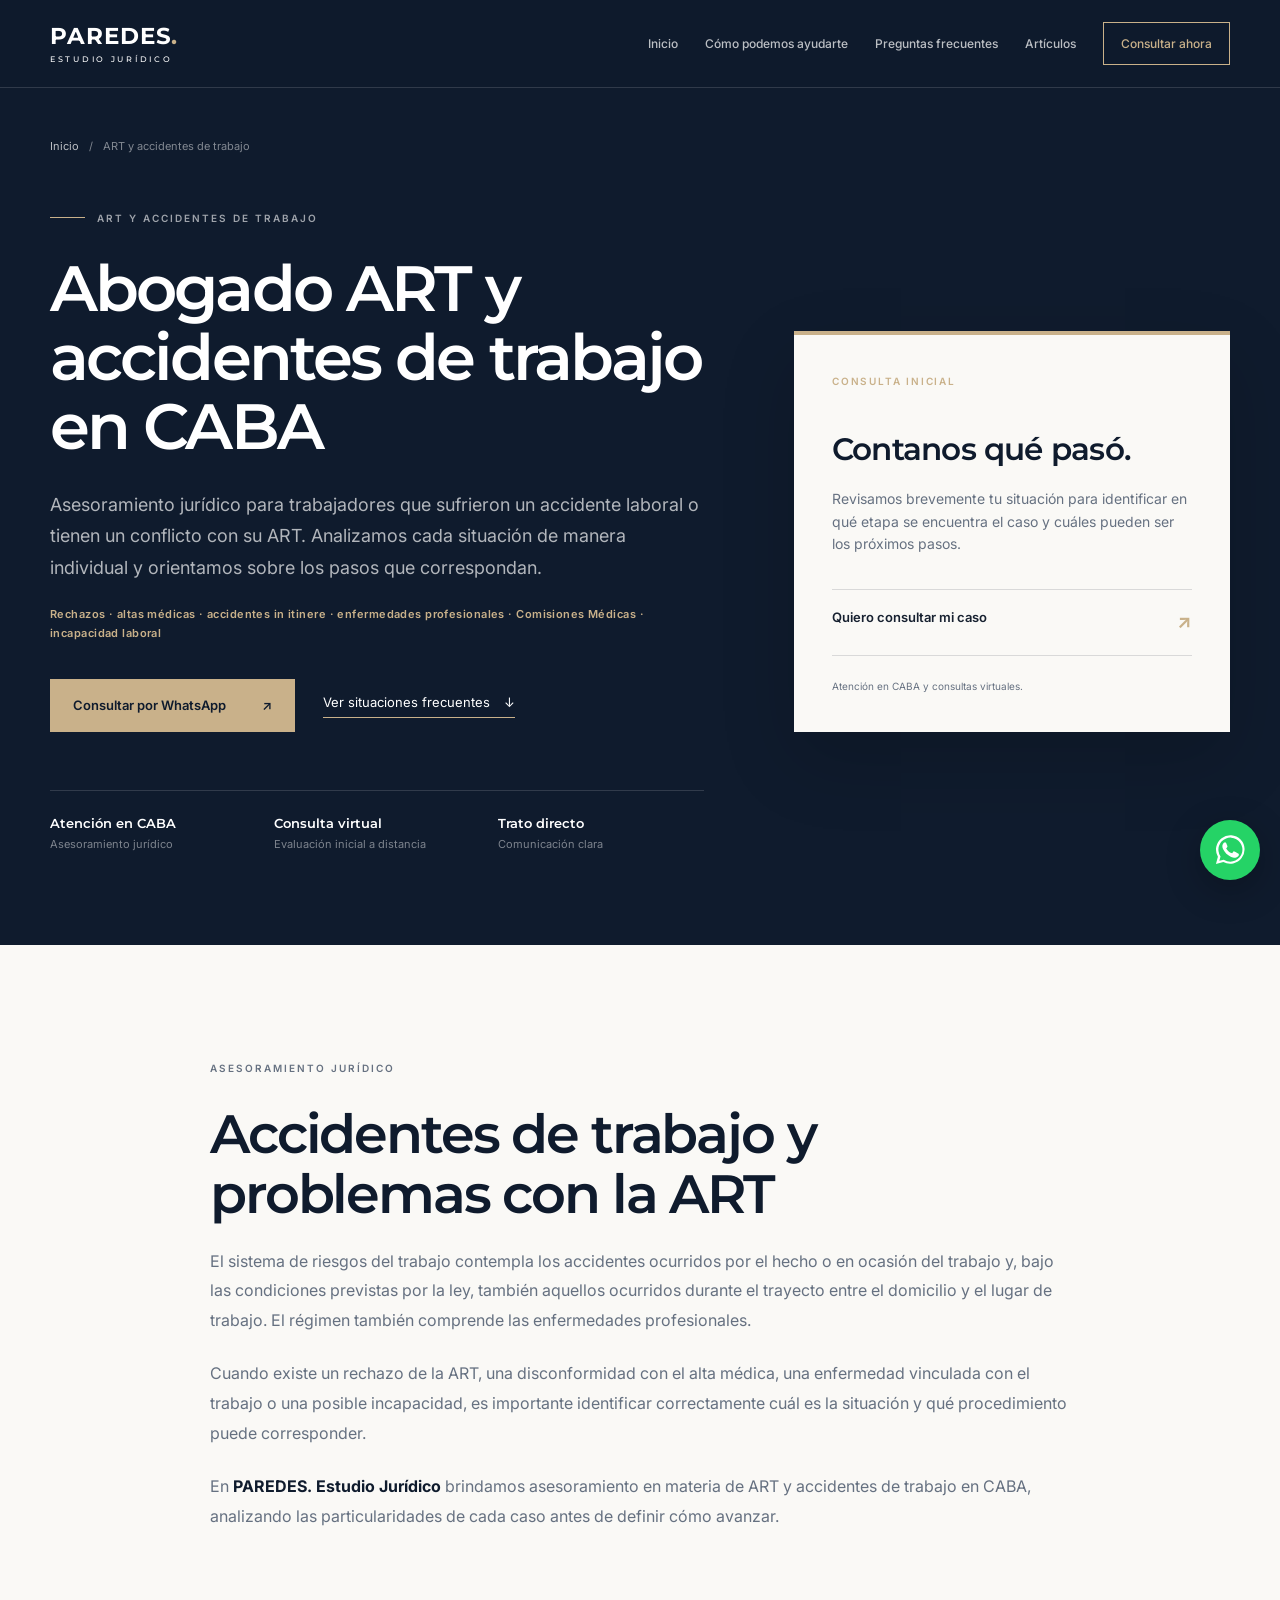
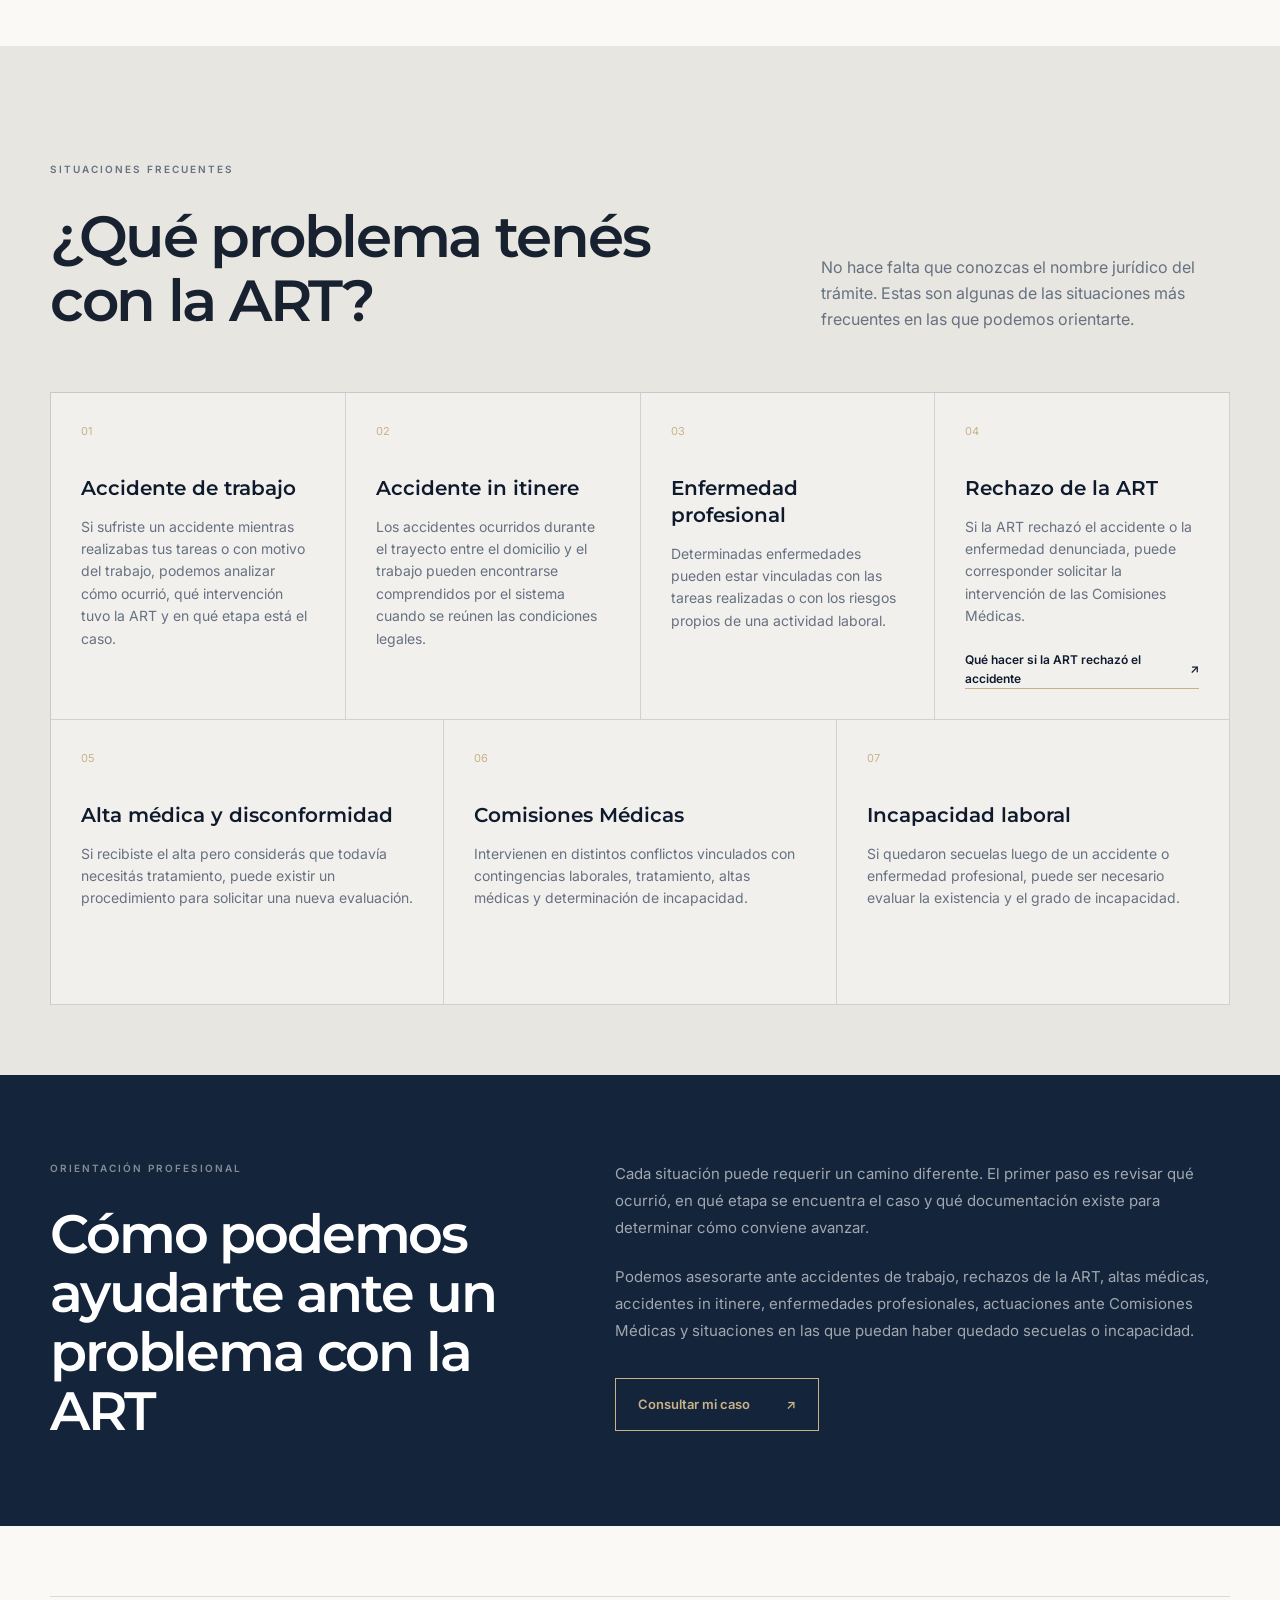
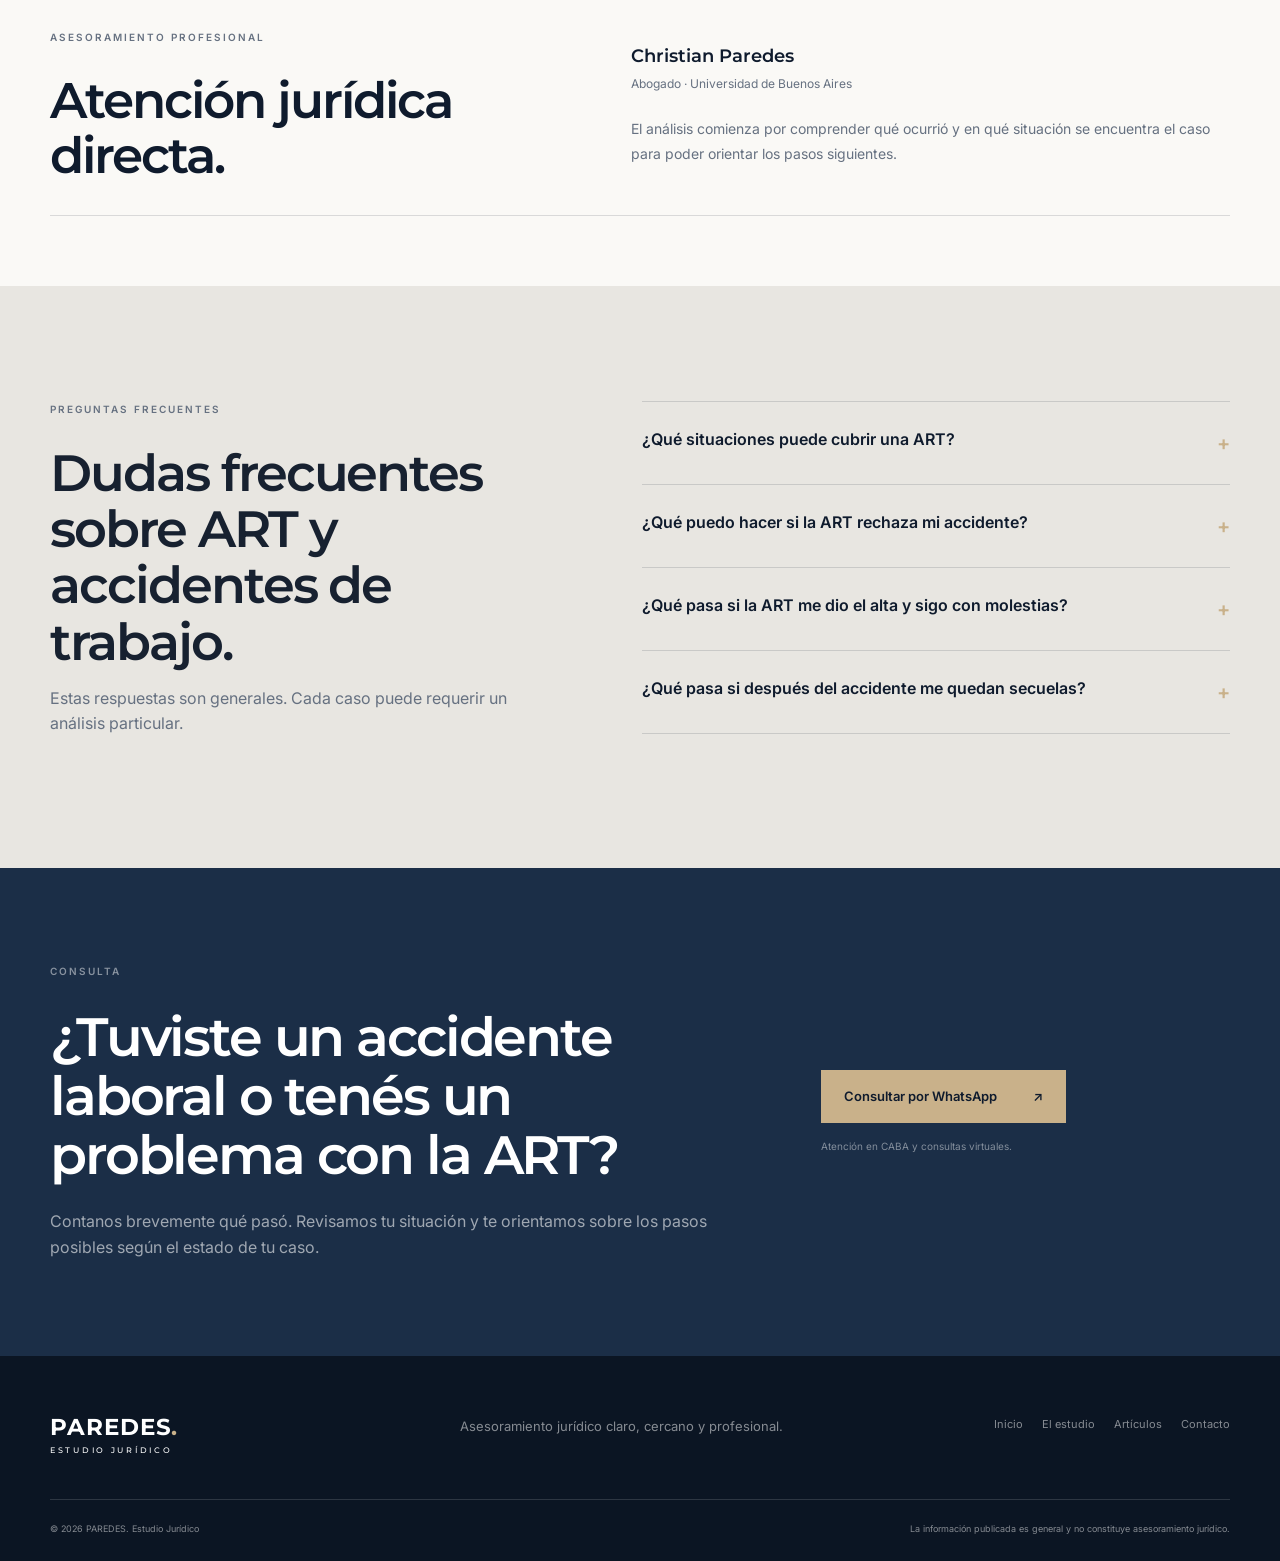
==== commit 2cf93a5f: "Instala GA4 y mide clics de WhatsApp" ====
--- a/art/index.html
+++ b/art/index.html
@@ -1,6 +1,15 @@
 <!DOCTYPE html>
 <html lang="es">
 <head>
+  <!-- Google Analytics 4: PAREDES. -->
+  <script async src="https://www.googletagmanager.com/gtag/js?id=G-R6PEJ52KYV"></script>
+  <script>
+    window.dataLayer = window.dataLayer || [];
+    function gtag(){dataLayer.push(arguments);}
+    gtag('js', new Date());
+    gtag('config', 'G-R6PEJ52KYV');
+  </script>
+
   <meta charset="UTF-8">
   <meta name="viewport" content="width=device-width, initial-scale=1">
 
@@ -529,6 +538,6 @@
     <span>WhatsApp</span>
   </a>
 
-  <script src="../script.js"></script>
+  <script src="../script.js?v=20261014-ga4"></script>
 </body>
 </html>
--- a/styles.css
+++ b/styles.css
@@ -1 +1,750 @@
-:root{--navy:#0f1b2d;--navy2:#14243a;--navy3:#1b2e47;--sand:#c9b18a;--gray:#e8e6e1;--ivory:#faf9f6;--white:#fff;--text:#172130;--muted:#667181;--ll:rgba(255,255,255,.14);--ld:rgba(15,27,45,.14);--max:1180px}*{box-sizing:border-box}html{scroll-behavior:smooth}body{margin:0;background:var(--navy);color:var(--text);font-family:Inter,sans-serif;line-height:1.6;-webkit-font-smoothing:antialiased}body.menu-open{overflow:hidden}a{color:inherit;text-decoration:none}button,input,textarea{font:inherit}img{display:block;max-width:100%}.container{width:min(calc(100% - 48px),var(--max));margin:auto}.skip-link{position:fixed;z-index:999;top:10px;left:10px;padding:10px 16px;background:var(--sand);transform:translateY(-150%)}.skip-link:focus{transform:none}.header{position:fixed;z-index:100;inset:0 0 auto;height:88px;color:#fff;transition:.3s}.header.scrolled{height:72px;background:rgba(15,27,45,.94);backdrop-filter:blur(14px);border-bottom:1px solid var(--ll)}.header-inner{height:100%;display:flex;align-items:center;justify-content:space-between}.brand{display:flex;flex-direction:column;line-height:1}.brand-name{font:700 23px/1 Montserrat;color:#fff;letter-spacing:.04em}.brand-name span{color:var(--sand)}.brand-subtitle{margin-top:7px;color:#fff;font:500 8px/1 Montserrat;letter-spacing:.34em}.navigation{display:flex;align-items:center;gap:27px;font-size:12px;font-weight:500}.navigation>a:not(.nav-contact){color:rgba(255,255,255,.72)}.navigation>a:hover{color:#fff}.nav-contact{padding:11px 17px;border:1px solid var(--sand);color:var(--sand)}.menu-button{display:none;background:none;border:0;padding:10px}.hero{position:relative;overflow:hidden;padding:155px 0 0;min-height:780px;color:#fff;background:var(--navy)}.hero-glow{position:absolute;width:600px;height:600px;right:-180px;top:-180px;border-radius:50%;background:rgba(201,177,138,.08)}.hero-layout{position:relative;display:grid;grid-template-columns:1.25fr .75fr;gap:90px;align-items:center}.overline,.section-tag{margin:0 0 28px;font-size:10px;font-weight:600;letter-spacing:.2em;color:var(--muted)}.overline{display:flex;align-items:center;gap:12px;color:rgba(255,255,255,.6)}.overline span{width:35px;height:1px;background:var(--sand)}.hero h1{max-width:790px;margin:0;font:600 clamp(44px,5.5vw,76px)/1.08 Montserrat;letter-spacing:-.045em}.hero-lead{max-width:670px;margin:30px 0 0;color:rgba(255,255,255,.68);font-size:18px;line-height:1.75}.hero-actions{display:flex;align-items:center;gap:28px;margin-top:36px}.button{display:inline-flex;align-items:center;justify-content:center;gap:36px;min-height:53px;padding:0 22px;border:1px solid transparent;font-size:13px;font-weight:600;cursor:pointer;transition:.2s}.button:hover{transform:translateY(-2px)}.button-sand{background:var(--sand);color:var(--navy)}.link-light{padding-bottom:4px;border-bottom:1px solid var(--sand);font-size:13px}.link-light span{margin-left:10px}.hero-trust{display:grid;grid-template-columns:repeat(3,1fr);gap:20px;margin-top:68px;padding-top:25px;border-top:1px solid var(--ll)}.hero-trust div{display:flex;flex-direction:column}.hero-trust strong{font:600 13px Montserrat}.hero-trust span{margin-top:5px;color:rgba(255,255,255,.48);font-size:11px}.hero-card{padding:38px;background:var(--ivory);color:var(--text);border-top:4px solid var(--sand);box-shadow:0 28px 70px rgba(0,0,0,.16)}.card-kicker{margin:0 0 42px;color:var(--sand);font-size:10px;font-weight:600;letter-spacing:.18em}.hero-card h2{margin:0;color:var(--navy);font:600 30px/1.25 Montserrat}.hero-card>p{margin:20px 0 35px;color:var(--muted);font-size:14px}.card-action{display:flex;justify-content:space-between;padding:17px 0;border-block:1px solid var(--ld);font-size:13px;font-weight:600}.card-action strong{color:var(--sand);font-size:19px}.hero-card small{display:block;margin-top:22px;color:var(--muted);font-size:10px}.ticker{margin-top:80px;padding:18px 0;overflow:hidden;white-space:nowrap;border-block:1px solid var(--ll);color:rgba(255,255,255,.45);font:500 10px Montserrat;letter-spacing:.17em;text-align:center}.ticker i{padding:0 17px;color:var(--sand);font-style:normal}.section{padding:115px 0}.section-head{display:grid;grid-template-columns:1.25fr .75fr;gap:90px;align-items:end;margin-bottom:60px}.section-head h2,.process h2,.about h2,.faq h2,.contact h2{margin:0;font:600 clamp(38px,4.5vw,61px)/1.1 Montserrat;letter-spacing:-.04em}.section-head>p,.section-head>div:last-child>p{margin:0;color:var(--muted)}.cases{background:var(--ivory)}.case-grid{display:grid;grid-template-columns:repeat(3,1fr);border-top:1px solid var(--ld);border-left:1px solid var(--ld)}.case-card{min-height:310px;padding:30px;display:flex;flex-direction:column;border-right:1px solid var(--ld);border-bottom:1px solid var(--ld);transition:.25s}.case-card:hover{background:#fff;transform:translateY(-3px);box-shadow:0 16px 45px rgba(15,27,45,.07)}.case-card>span{color:var(--sand);font-size:11px}.case-card h3{margin:35px 0 14px;color:var(--navy);font:600 20px/1.35 Montserrat}.case-card p{margin:0;color:var(--muted);font-size:14px}.case-card a{margin-top:auto;padding-top:25px;color:var(--navy);font-size:12px;font-weight:600}.process{color:#fff;background:var(--navy2)}.process-layout{display:grid;grid-template-columns:.8fr 1.2fr;gap:110px}.section-tag.light{color:rgba(255,255,255,.48)}.process-intro>p:not(.section-tag){margin:28px 0 34px;color:rgba(255,255,255,.58)}.button-outline{border-color:var(--sand);color:var(--sand);background:transparent}.steps{border-top:1px solid var(--ll)}.step{display:grid;grid-template-columns:55px 1fr;gap:25px;padding:30px 0;border-bottom:1px solid var(--ll)}.step>span{color:var(--sand);font-size:11px}.step h3{margin:0 0 9px;font:600 19px Montserrat}.step p{margin:0;color:rgba(255,255,255,.54);font-size:14px}.about{background:var(--gray)}.about-layout{display:grid;grid-template-columns:.85fr 1.15fr;gap:100px;align-items:center}.about-photo{position:relative}.about-photo img{width:100%;height:530px;object-fit:cover;filter:saturate(.65)}.about-photo>p{position:absolute;bottom:0;left:0;right:0;margin:0;padding:18px 22px;background:rgba(15,27,45,.92);color:rgba(255,255,255,.62);font-size:8px;letter-spacing:.2em}.about-photo>p span{display:inline-block;width:18px;height:1px;margin:0 10px;background:var(--sand);vertical-align:middle}.about-copy h2{color:var(--navy)}.about-lead{margin:30px 0 18px;color:var(--navy);font-size:20px}.about-copy>p:not(.section-tag):not(.about-lead){color:var(--muted)}.lawyer{display:flex;justify-content:space-between;align-items:end;margin-top:38px;padding-top:25px;border-top:1px solid var(--ld)}.lawyer div{display:flex;flex-direction:column}.lawyer strong{font:600 15px Montserrat}.lawyer span{margin-top:5px;color:var(--muted);font-size:11px}.lawyer a{font-size:12px;font-weight:600;border-bottom:1px solid var(--sand)}.articles{color:#fff;background:var(--navy)}.articles .section-head>div:last-child>p{color:rgba(255,255,255,.5)}.all-articles{margin-top:18px;padding:0 0 4px;border:0;border-bottom:1px solid var(--sand);background:none;color:#fff;font-size:12px;font-weight:600;cursor:pointer}.article-grid{display:grid;grid-template-columns:repeat(3,1fr);gap:18px}.article-card{min-height:370px;padding:28px;display:flex;flex-direction:column;background:var(--navy2);border:1px solid var(--ll);transition:.25s}.article-card:hover{transform:translateY(-4px);border-color:var(--sand)}.article-card.featured{background:var(--sand);color:var(--navy)}.article-meta{display:flex;justify-content:space-between;gap:15px;color:rgba(255,255,255,.46);font-size:9px;font-weight:600;letter-spacing:.12em;text-transform:uppercase}.featured .article-meta{color:rgba(15,27,45,.58)}.article-card h3{margin:auto 0 16px;font:600 22px/1.35 Montserrat}.article-card p{margin:0 0 25px;color:rgba(255,255,255,.54);font-size:13px}.featured p{color:rgba(15,27,45,.68)}.article-link{display:flex;justify-content:space-between;padding-top:16px;border-top:1px solid var(--ll);font-size:11px;font-weight:600}.featured .article-link{border-color:rgba(15,27,45,.2)}.faq{background:var(--ivory)}.faq-layout{display:grid;grid-template-columns:.75fr 1.25fr;gap:110px}.faq-intro>p:last-child{color:var(--muted)}.accordion{border-top:1px solid var(--ld)}.faq-item{border-bottom:1px solid var(--ld)}.faq-item button{width:100%;padding:25px 0;border:0;background:none;color:var(--navy);display:flex;justify-content:space-between;gap:25px;text-align:left;font-weight:600;cursor:pointer}.faq-item i{color:var(--sand);font-size:20px;font-style:normal;transition:.25s}.faq-item.open i{transform:rotate(45deg)}.answer{display:grid;grid-template-rows:0fr;transition:.3s}.answer p{min-height:0;overflow:hidden;margin:0;color:var(--muted)}.faq-item.open .answer{grid-template-rows:1fr}.faq-item.open .answer p{padding-bottom:25px}.contact{padding:115px 0;background:var(--navy3);color:#fff}.contact-layout{display:grid;grid-template-columns:.8fr 1.2fr;gap:110px}.contact h2 span{color:var(--sand)}.contact-copy>p:not(.section-tag){color:rgba(255,255,255,.57)}.contact-copy ul{margin:30px 0 0;padding:0;list-style:none;display:flex;flex-wrap:wrap;gap:10px}.contact-copy li{padding:7px 11px;border:1px solid var(--ll);font-size:10px}.contact-form{display:grid;grid-template-columns:1fr 1fr;gap:24px 28px}.contact-form label{color:rgba(255,255,255,.55);font-size:10px;letter-spacing:.05em}.contact-form label:nth-child(4),.contact-form .consent,.contact-form .button,.form-status{grid-column:1/-1}.contact-form input:not([type=checkbox]),.contact-form textarea{width:100%;padding:10px 0;border:0;border-bottom:1px solid rgba(255,255,255,.25);border-radius:0;outline:none;background:transparent;color:#fff;resize:vertical}.contact-form input:focus,.contact-form textarea:focus{border-color:var(--sand)}.consent{display:flex;gap:9px;align-items:start;letter-spacing:0!important}.consent input{accent-color:var(--sand)}.contact-form .button{justify-self:start}.form-status{min-height:18px;margin:0;color:var(--sand);font-size:12px}.footer{padding:60px 0 25px;background:#0b1523;color:rgba(255,255,255,.5)}.footer-main{display:grid;grid-template-columns:1fr 1fr 1fr;gap:50px;padding-bottom:45px}.footer-main>p{margin:0;font-size:13px}.footer-main nav{display:flex;justify-content:flex-end;gap:19px;font-size:11px}.footer-bottom{display:flex;justify-content:space-between;gap:25px;padding-top:22px;border-top:1px solid var(--ll);font-size:9px}.footer-bottom p{margin:0}.floating-button{position:fixed;z-index:80;right:20px;bottom:20px;display:flex;align-items:center;gap:18px;padding:12px 14px 12px 17px;background:var(--sand);color:var(--navy);box-shadow:0 10px 35px rgba(0,0,0,.25);font-size:11px;font-weight:600}.reveal{opacity:0;transform:translateY(20px);transition:.65s}.reveal.visible{opacity:1;transform:none}@media(max-width:950px){.menu-button{display:grid;gap:6px}.menu-button span{width:24px;height:1px;background:#fff}.navigation{position:fixed;inset:72px 0 0;display:flex;flex-direction:column;align-items:stretch;gap:0;padding:32px 24px;background:var(--navy);transform:translateX(100%);transition:.3s}.navigation.open{transform:none}.navigation a{padding:17px 0;border-bottom:1px solid var(--ll);font:600 18px Montserrat}.hero-layout,.process-layout,.about-layout,.faq-layout,.contact-layout{grid-template-columns:1fr;gap:60px}.case-grid,.article-grid{grid-template-columns:1fr 1fr}.section-head{grid-template-columns:1fr;gap:25px}.footer-main{grid-template-columns:1fr 1fr}}@media(max-width:640px){.container{width:calc(100% - 32px)}.header{height:72px}.hero{padding-top:125px}.hero h1{font-size:41px}.hero-actions{align-items:start;flex-direction:column}.hero-trust,.case-grid,.article-grid{grid-template-columns:1fr}.section{padding:82px 0}.about-photo img{height:430px}.lawyer{align-items:start;flex-direction:column;gap:20px}.contact-form{grid-template-columns:1fr}.contact-form label{grid-column:1/-1}.footer-main{grid-template-columns:1fr}.footer-main nav{flex-wrap:wrap;justify-content:start}.footer-bottom{flex-direction:column}.floating-button span{display:none}.floating-button{width:48px;height:48px;padding:0;justify-content:center;border-radius:50%}}@media(prefers-reduced-motion:reduce){*{scroll-behavior:auto!important;transition-duration:.01ms!important}.reveal{opacity:1;transform:none}}.articles-index{min-height:100vh;padding-top:160px}.articles-index-header{max-width:800px;margin-bottom:65px}.articles-index-header h1{margin:0;color:#fff;font:600 clamp(42px,5vw,68px)/1.08 Montserrat;letter-spacing:-.045em}.articles-index-intro{max-width:680px;margin:28px 0 0;color:rgba(255,255,255,.58);font-size:16px;line-height:1.75}.articles-index .article-card h2{margin:auto 0 16px;font:600 22px/1.35 Montserrat}@media(max-width:640px){.articles-index{padding-top:125px}.articles-index-header{margin-bottom:45px}.articles-index-header h1{font-size:40px}}.article-page{background:var(--ivory)}.article-hero{padding:155px 0 85px;background:var(--navy);color:#fff}.article-hero-inner{max-width:900px}.article-back{display:inline-block;margin-bottom:55px;color:rgba(255,255,255,.6);font-size:12px;border-bottom:1px solid var(--sand)}.article-category{margin-bottom:25px;color:var(--sand);font-size:10px;font-weight:600;letter-spacing:.18em;text-transform:uppercase}.article-hero h1{max-width:880px;margin:0;font:600 clamp(44px,5.5vw,72px)/1.08 Montserrat;letter-spacing:-.045em}.article-lead{max-width:720px;margin:30px 0 0;color:rgba(255,255,255,.65);font-size:18px;line-height:1.75}.article-byline{display:flex;gap:60px;margin-top:50px;padding-top:25px;border-top:1px solid var(--ll)}.article-byline div{display:flex;flex-direction:column;gap:5px}.article-byline span{color:rgba(255,255,255,.4);font-size:8px;font-weight:600;letter-spacing:.15em}.article-byline strong,.article-byline time{color:rgba(255,255,255,.8);font-size:11px;font-weight:500}.article-body{width:min(calc(100% - 48px),760px);margin:auto;padding:85px 0 110px}.article-content{color:var(--text);font-size:16px;line-height:1.85}.article-content>p{margin:0 0 30px}.article-intro{color:var(--navy);font-size:19px;font-weight:500}.article-content h2{margin:65px 0 22px;color:var(--navy);font:600 30px/1.3 Montserrat;letter-spacing:-.025em}.article-content h3{margin:45px 0 18px;color:var(--navy);font:600 21px/1.4 Montserrat}.article-cta{margin:70px 0;padding:42px;background:var(--navy);color:#fff;border-top:4px solid var(--sand)}.article-cta-label{margin:0 0 25px!important;color:var(--sand);font-size:9px;font-weight:600;letter-spacing:.18em}.article-cta h2{margin:0 0 18px;color:#fff;font-size:31px}.article-cta>p:not(.article-cta-label){margin:0 0 28px;color:rgba(255,255,255,.6)}.article-related{display:flex;flex-direction:column;gap:14px;padding-top:30px;border-top:1px solid var(--ld)}.article-related>span{margin-bottom:8px;color:var(--muted);font-size:9px;font-weight:600;letter-spacing:.15em}.article-related a{color:var(--navy);font-size:13px;font-weight:600}@media(max-width:640px){.article-hero{padding:125px 0 65px}.article-back{margin-bottom:40px}.article-hero h1{font-size:40px}.article-lead{font-size:16px}.article-byline{flex-direction:column;gap:15px}.article-body{width:calc(100% - 32px);padding:65px 0 82px}.article-content{font-size:15px}.article-content h2{font-size:27px}.article-cta{padding:30px 24px}}.article-content>ul{margin:0 0 35px;padding-left:22px}.article-content>ul li{margin-bottom:12px;padding-left:6px;color:var(--text)}.article-content>ul li::marker{color:var(--sand)}.article-content strong{color:var(--navy);font-weight:600}
+:root{--navy:#0f1b2d;--navy2:#14243a;--navy3:#1b2e47;--sand:#c9b18a;--gray:#e8e6e1;--ivory:#faf9f6;--white:#fff;--text:#172130;--muted:#667181;--ll:rgba(255,255,255,.14);--ld:rgba(15,27,45,.14);--max:1180px}*{box-sizing:border-box}html{scroll-behavior:smooth}body{margin:0;background:var(--navy);color:var(--text);font-family:Inter,sans-serif;line-height:1.6;-webkit-font-smoothing:antialiased}body.menu-open{overflow:hidden}a{color:inherit;text-decoration:none}button,input,textarea{font:inherit}img{display:block;max-width:100%}.container{width:min(calc(100% - 48px),var(--max));margin:auto}.skip-link{position:fixed;z-index:999;top:10px;left:10px;padding:10px 16px;background:var(--sand);transform:translateY(-150%)}.skip-link:focus{transform:none}.header{position:fixed;z-index:100;inset:0 0 auto;height:88px;color:#fff;transition:.3s}.header.scrolled{height:72px;background:rgba(15,27,45,.94);backdrop-filter:blur(14px);border-bottom:1px solid var(--ll)}.header-inner{height:100%;display:flex;align-items:center;justify-content:space-between}.brand{display:flex;flex-direction:column;line-height:1}.brand-name{font:700 23px/1 Montserrat;color:#fff;letter-spacing:.04em}.brand-name span{color:var(--sand)}.brand-subtitle{margin-top:7px;color:#fff;font:500 8px/1 Montserrat;letter-spacing:.34em}.navigation{display:flex;align-items:center;gap:27px;font-size:12px;font-weight:500}.navigation>a:not(.nav-contact){color:rgba(255,255,255,.72)}.navigation>a:hover{color:#fff}.nav-contact{padding:11px 17px;border:1px solid var(--sand);color:var(--sand)}.menu-button{display:none;background:none;border:0;padding:10px}.hero{position:relative;overflow:hidden;padding:155px 0 0;min-height:780px;color:#fff;background:var(--navy)}.hero-glow{position:absolute;width:600px;height:600px;right:-180px;top:-180px;border-radius:50%;background:rgba(201,177,138,.08)}.hero-layout{position:relative;display:grid;grid-template-columns:1.25fr .75fr;gap:90px;align-items:center}.overline,.section-tag{margin:0 0 28px;font-size:10px;font-weight:600;letter-spacing:.2em;color:var(--muted)}.overline{display:flex;align-items:center;gap:12px;color:rgba(255,255,255,.6)}.overline span{width:35px;height:1px;background:var(--sand)}.hero h1{max-width:790px;margin:0;font:600 clamp(44px,5.5vw,76px)/1.08 Montserrat;letter-spacing:-.045em}.hero-lead{max-width:670px;margin:30px 0 0;color:rgba(255,255,255,.68);font-size:18px;line-height:1.75}.hero-actions{display:flex;align-items:center;gap:28px;margin-top:36px}.button{display:inline-flex;align-items:center;justify-content:center;gap:36px;min-height:53px;padding:0 22px;border:1px solid transparent;font-size:13px;font-weight:600;cursor:pointer;transition:.2s}.button:hover{transform:translateY(-2px)}.button-sand{background:var(--sand);color:var(--navy)}.link-light{padding-bottom:4px;border-bottom:1px solid var(--sand);font-size:13px}.link-light span{margin-left:10px}.hero-trust{display:grid;grid-template-columns:repeat(3,1fr);gap:20px;margin-top:68px;padding-top:25px;border-top:1px solid var(--ll)}.hero-trust div{display:flex;flex-direction:column}.hero-trust strong{font:600 13px Montserrat}.hero-trust span{margin-top:5px;color:rgba(255,255,255,.48);font-size:11px}.hero-card{padding:38px;background:var(--ivory);color:var(--text);border-top:4px solid var(--sand);box-shadow:0 28px 70px rgba(0,0,0,.16)}.card-kicker{margin:0 0 42px;color:var(--sand);font-size:10px;font-weight:600;letter-spacing:.18em}.hero-card h2{margin:0;color:var(--navy);font:600 30px/1.25 Montserrat}.hero-card>p{margin:20px 0 35px;color:var(--muted);font-size:14px}.card-action{display:flex;justify-content:space-between;padding:17px 0;border-block:1px solid var(--ld);font-size:13px;font-weight:600}.card-action strong{color:var(--sand);font-size:19px}.hero-card small{display:block;margin-top:22px;color:var(--muted);font-size:10px}.ticker{margin-top:80px;padding:18px 0;overflow:hidden;white-space:nowrap;border-block:1px solid var(--ll);color:rgba(255,255,255,.45);font:500 10px Montserrat;letter-spacing:.17em;text-align:center}.ticker i{padding:0 17px;color:var(--sand);font-style:normal}.section{padding:115px 0}.section-head{display:grid;grid-template-columns:1.25fr .75fr;gap:90px;align-items:end;margin-bottom:60px}.section-head h2,.process h2,.about h2,.faq h2,.contact h2{margin:0;font:600 clamp(38px,4.5vw,61px)/1.1 Montserrat;letter-spacing:-.04em}.section-head>p,.section-head>div:last-child>p{margin:0;color:var(--muted)}.cases{background:var(--ivory)}.case-grid{display:grid;grid-template-columns:repeat(3,1fr);border-top:1px solid var(--ld);border-left:1px solid var(--ld)}.case-card{min-height:310px;padding:30px;display:flex;flex-direction:column;border-right:1px solid var(--ld);border-bottom:1px solid var(--ld);transition:.25s}.case-card:hover{background:#fff;transform:translateY(-3px);box-shadow:0 16px 45px rgba(15,27,45,.07)}.case-card>span{color:var(--sand);font-size:11px}.case-card h3{margin:35px 0 14px;color:var(--navy);font:600 20px/1.35 Montserrat}.case-card p{margin:0;color:var(--muted);font-size:14px}.case-card a{margin-top:auto;padding-top:25px;color:var(--navy);font-size:12px;font-weight:600}.process{color:#fff;background:var(--navy2)}.process-layout{display:grid;grid-template-columns:.8fr 1.2fr;gap:110px}.section-tag.light{color:rgba(255,255,255,.48)}.process-intro>p:not(.section-tag){margin:28px 0 34px;color:rgba(255,255,255,.58)}.button-outline{border-color:var(--sand);color:var(--sand);background:transparent}.steps{border-top:1px solid var(--ll)}.step{display:grid;grid-template-columns:55px 1fr;gap:25px;padding:30px 0;border-bottom:1px solid var(--ll)}.step>span{color:var(--sand);font-size:11px}.step h3{margin:0 0 9px;font:600 19px Montserrat}.step p{margin:0;color:rgba(255,255,255,.54);font-size:14px}.about{background:var(--gray)}.about-layout{display:grid;grid-template-columns:.85fr 1.15fr;gap:100px;align-items:center}.about-photo{position:relative}.about-photo img{width:100%;height:530px;object-fit:cover;filter:saturate(.65)}.about-photo>p{position:absolute;bottom:0;left:0;right:0;margin:0;padding:18px 22px;background:rgba(15,27,45,.92);color:rgba(255,255,255,.62);font-size:8px;letter-spacing:.2em}.about-photo>p span{display:inline-block;width:18px;height:1px;margin:0 10px;background:var(--sand);vertical-align:middle}.about-copy h2{color:var(--navy)}.about-lead{margin:30px 0 18px;color:var(--navy);font-size:20px}.about-copy>p:not(.section-tag):not(.about-lead){color:var(--muted)}.lawyer{display:flex;justify-content:space-between;align-items:end;margin-top:38px;padding-top:25px;border-top:1px solid var(--ld)}.lawyer div{display:flex;flex-direction:column}.lawyer strong{font:600 15px Montserrat}.lawyer span{margin-top:5px;color:var(--muted);font-size:11px}.lawyer a{font-size:12px;font-weight:600;border-bottom:1px solid var(--sand)}.articles{color:#fff;background:var(--navy)}.articles .section-head>div:last-child>p{color:rgba(255,255,255,.5)}.all-articles{margin-top:18px;padding:0 0 4px;border:0;border-bottom:1px solid var(--sand);background:none;color:#fff;font-size:12px;font-weight:600;cursor:pointer}.article-grid{display:grid;grid-template-columns:repeat(3,1fr);gap:18px}.article-card{min-height:370px;padding:28px;display:flex;flex-direction:column;background:var(--navy2);border:1px solid var(--ll);transition:.25s}.article-card:hover{transform:translateY(-4px);border-color:var(--sand)}.article-card.featured{background:var(--sand);color:var(--navy)}.article-meta{display:flex;justify-content:space-between;gap:15px;color:rgba(255,255,255,.46);font-size:9px;font-weight:600;letter-spacing:.12em;text-transform:uppercase}.featured .article-meta{color:rgba(15,27,45,.58)}.article-card h3{margin:auto 0 16px;font:600 22px/1.35 Montserrat}.article-card p{margin:0 0 25px;color:rgba(255,255,255,.54);font-size:13px}.featured p{color:rgba(15,27,45,.68)}.article-link{display:flex;justify-content:space-between;padding-top:16px;border-top:1px solid var(--ll);font-size:11px;font-weight:600}.featured .article-link{border-color:rgba(15,27,45,.2)}.faq{background:var(--ivory)}.faq-layout{display:grid;grid-template-columns:.75fr 1.25fr;gap:110px}.faq-intro>p:last-child{color:var(--muted)}.accordion{border-top:1px solid var(--ld)}.faq-item{border-bottom:1px solid var(--ld)}.faq-item button{width:100%;padding:25px 0;border:0;background:none;color:var(--navy);display:flex;justify-content:space-between;gap:25px;text-align:left;font-weight:600;cursor:pointer}.faq-item i{color:var(--sand);font-size:20px;font-style:normal;transition:.25s}.faq-item.open i{transform:rotate(45deg)}.answer{display:grid;grid-template-rows:0fr;transition:.3s}.answer p{min-height:0;overflow:hidden;margin:0;color:var(--muted)}.faq-item.open .answer{grid-template-rows:1fr}.faq-item.open .answer p{padding-bottom:25px}.contact{padding:115px 0;background:var(--navy3);color:#fff}.contact-layout{display:grid;grid-template-columns:.8fr 1.2fr;gap:110px}.contact h2 span{color:var(--sand)}.contact-copy>p:not(.section-tag){color:rgba(255,255,255,.57)}.contact-copy ul{margin:30px 0 0;padding:0;list-style:none;display:flex;flex-wrap:wrap;gap:10px}.contact-copy li{padding:7px 11px;border:1px solid var(--ll);font-size:10px}.contact-form{display:grid;grid-template-columns:1fr 1fr;gap:24px 28px}.contact-form label{color:rgba(255,255,255,.55);font-size:10px;letter-spacing:.05em}.contact-form label:nth-child(4),.contact-form .consent,.contact-form .button,.form-status{grid-column:1/-1}.contact-form input:not([type=checkbox]),.contact-form textarea{width:100%;padding:10px 0;border:0;border-bottom:1px solid rgba(255,255,255,.25);border-radius:0;outline:none;background:transparent;color:#fff;resize:vertical}.contact-form input:focus,.contact-form textarea:focus{border-color:var(--sand)}.consent{display:flex;gap:9px;align-items:start;letter-spacing:0!important}.consent input{accent-color:var(--sand)}.contact-form .button{justify-self:start}.form-status{min-height:18px;margin:0;color:var(--sand);font-size:12px}.footer{padding:60px 0 25px;background:#0b1523;color:rgba(255,255,255,.5)}.footer-main{display:grid;grid-template-columns:1fr 1fr 1fr;gap:50px;padding-bottom:45px}.footer-main>p{margin:0;font-size:13px}.footer-main nav{display:flex;justify-content:flex-end;gap:19px;font-size:11px}.footer-bottom{display:flex;justify-content:space-between;gap:25px;padding-top:22px;border-top:1px solid var(--ll);font-size:9px}.footer-bottom p{margin:0}.floating-button {
+  position: fixed;
+  z-index: 80;
+  right: 20px;
+  bottom: 20px;
+  display: flex;
+  align-items: center;
+  justify-content: center;
+  width: 60px;
+  height: 60px;
+  padding: 0;
+  border-radius: 50%;
+  background: #25D366;
+  color: #fff;
+  box-shadow: 0 10px 35px rgba(0, 0, 0, .25);
+}.reveal{opacity:0;transform:translateY(20px);transition:.65s}.reveal.visible{opacity:1;transform:none}@media(max-width:950px){.menu-button{display:grid;gap:6px}.menu-button span{width:24px;height:1px;background:#fff}.navigation{position:fixed;inset:72px 0 0;display:flex;flex-direction:column;align-items:stretch;gap:0;padding:32px 24px;background:var(--navy);transform:translateX(100%);transition:.3s}.navigation.open{transform:none}.navigation a{padding:17px 0;border-bottom:1px solid var(--ll);font:600 18px Montserrat}.hero-layout,.process-layout,.about-layout,.faq-layout,.contact-layout{grid-template-columns:1fr;gap:60px}.case-grid,.article-grid{grid-template-columns:1fr 1fr}.section-head{grid-template-columns:1fr;gap:25px}.footer-main{grid-template-columns:1fr 1fr}}@media(max-width:640px){.container{width:calc(100% - 32px)}.header{height:72px}.hero{padding-top:125px}.hero h1{font-size:41px}.hero-actions{align-items:start;flex-direction:column}.hero-trust,.case-grid,.article-grid{grid-template-columns:1fr}.section{padding:82px 0}.about-photo img{height:430px}.lawyer{align-items:start;flex-direction:column;gap:20px}.contact-form{grid-template-columns:1fr}.contact-form label{grid-column:1/-1}.footer-main{grid-template-columns:1fr}.footer-main nav{flex-wrap:wrap;justify-content:start}.footer-bottom{flex-direction:column}.floating-button span{display:none}.floating-button{width:48px;height:48px;padding:0;justify-content:center;border-radius:50%}}@media(prefers-reduced-motion:reduce){*{scroll-behavior:auto!important;transition-duration:.01ms!important}.reveal{opacity:1;transform:none}}.articles-index{min-height:100vh;padding-top:160px}.articles-index-header{max-width:800px;margin-bottom:65px}.articles-index-header h1{margin:0;color:#fff;font:600 clamp(42px,5vw,68px)/1.08 Montserrat;letter-spacing:-.045em}.articles-index-intro{max-width:680px;margin:28px 0 0;color:rgba(255,255,255,.58);font-size:16px;line-height:1.75}.articles-index .article-card h2{margin:auto 0 16px;font:600 22px/1.35 Montserrat}@media(max-width:640px){.articles-index{padding-top:125px}.articles-index-header{margin-bottom:45px}.articles-index-header h1{font-size:40px}}.article-page{background:var(--ivory)}.article-hero{padding:155px 0 85px;background:var(--navy);color:#fff}.article-hero-inner{max-width:900px}.article-back{display:inline-block;margin-bottom:55px;color:rgba(255,255,255,.6);font-size:12px;border-bottom:1px solid var(--sand)}.article-category{margin-bottom:25px;color:var(--sand);font-size:10px;font-weight:600;letter-spacing:.18em;text-transform:uppercase}.article-hero h1{max-width:880px;margin:0;font:600 clamp(44px,5.5vw,72px)/1.08 Montserrat;letter-spacing:-.045em}.article-lead{max-width:720px;margin:30px 0 0;color:rgba(255,255,255,.65);font-size:18px;line-height:1.75}.article-byline{display:flex;gap:60px;margin-top:50px;padding-top:25px;border-top:1px solid var(--ll)}.article-byline div{display:flex;flex-direction:column;gap:5px}.article-byline span{color:rgba(255,255,255,.4);font-size:8px;font-weight:600;letter-spacing:.15em}.article-byline strong,.article-byline time{color:rgba(255,255,255,.8);font-size:11px;font-weight:500}.article-body{width:min(calc(100% - 48px),760px);margin:auto;padding:85px 0 110px}.article-content{color:var(--text);font-size:16px;line-height:1.85}.article-content>p{margin:0 0 30px}.article-intro{color:var(--navy);font-size:19px;font-weight:500}.article-content h2{margin:65px 0 22px;color:var(--navy);font:600 30px/1.3 Montserrat;letter-spacing:-.025em}.article-content h3{margin:45px 0 18px;color:var(--navy);font:600 21px/1.4 Montserrat}.article-cta{margin:70px 0;padding:42px;background:var(--navy);color:#fff;border-top:4px solid var(--sand)}.article-cta-label{margin:0 0 25px!important;color:var(--sand);font-size:9px;font-weight:600;letter-spacing:.18em}.article-cta h2{margin:0 0 18px;color:#fff;font-size:31px}.article-cta>p:not(.article-cta-label){margin:0 0 28px;color:rgba(255,255,255,.6)}.article-related{display:flex;flex-direction:column;gap:14px;padding-top:30px;border-top:1px solid var(--ld)}.article-related>span{margin-bottom:8px;color:var(--muted);font-size:9px;font-weight:600;letter-spacing:.15em}.article-related a{color:var(--navy);font-size:13px;font-weight:600}@media(max-width:640px){.article-hero{padding:125px 0 65px}.article-back{margin-bottom:40px}.article-hero h1{font-size:40px}.article-lead{font-size:16px}.article-byline{flex-direction:column;gap:15px}.article-body{width:calc(100% - 32px);padding:65px 0 82px}.article-content{font-size:15px}.article-content h2{font-size:27px}.article-cta{padding:30px 24px}}.article-content>ul{margin:0 0 35px;padding-left:22px}.article-content>ul li{margin-bottom:12px;padding-left:6px;color:var(--text)}.article-content>ul li::marker{color:var(--sand)}.article-content strong {
+  color: inherit;
+  font-weight: 600;
+}
+/* Texto de todos los artículos */
+.article-lead,
+.article-content p,
+.article-content li {
+  text-align: justify;
+  hyphens: auto;
+  overflow-wrap: break-word;
+}
+
+/* Enlaces dentro de la tarjeta azul */
+.article-cta p a {
+  color: var(--sand);
+  text-decoration: underline;
+  text-underline-offset: 3px;
+}
+
+/* Logo del botón flotante de WhatsApp */
+.floating-button svg {
+  display: block;
+  width: 30px;
+  height: 30px;
+  flex-shrink: 0;
+  fill: currentColor;
+}
+
+.floating-button span {
+  display: none;
+}
+
+.floating-button:hover {
+  background: #1EBE5D;
+}
+
+/* Menú móvil: fondo completo y navegación legible */
+@media (max-width: 950px) {
+    .header,
+    .header.scrolled {
+      height: 72px;
+      -webkit-backdrop-filter: none;
+      backdrop-filter: none;
+    }
+  
+    body.menu-open .header {
+      background: var(--navy);
+    }
+  
+    .navigation {
+      inset: 72px 0 auto;
+      height: calc(100vh - 72px);
+      height: calc(100dvh - 72px);
+      background: var(--navy);
+      overflow-y: auto;
+      overscroll-behavior: contain;
+    }
+  
+    .navigation > a {
+      flex-shrink: 0;
+    }
+  }
+  /* ======================================================
+   CARRUSEL DE ARTÍCULOS DE LA HOME
+   ====================================================== */
+
+/* Controles */
+#articulos .articles-carousel-controls {
+  display: flex;
+  justify-content: flex-end;
+  gap: 10px;
+  margin-bottom: 18px;
+}
+
+#articulos .articles-carousel-controls[hidden] {
+  display: none;
+}
+
+#articulos .articles-carousel-button {
+  display: inline-flex;
+  align-items: center;
+  justify-content: center;
+  width: 46px;
+  height: 46px;
+  padding: 0;
+  border: 1px solid var(--sand);
+  background: transparent;
+  color: var(--sand);
+  font-size: 24px;
+  cursor: pointer;
+  transition: background .2s, color .2s;
+}
+
+#articulos .articles-carousel-button:hover:not(:disabled) {
+  background: var(--sand);
+  color: var(--navy);
+}
+
+#articulos .articles-carousel-button:disabled {
+  opacity: .3;
+  cursor: default;
+}
+
+/* Tres tarjetas visibles en escritorio */
+#articulos .articles-carousel {
+  display: grid;
+  grid-template-columns: none;
+  grid-auto-flow: column;
+  grid-auto-columns: calc((100% - 36px) / 3);
+  align-items: stretch;
+  gap: 18px;
+  overflow-x: auto;
+  padding: 6px 0 18px;
+  scroll-snap-type: x mandatory;
+  overscroll-behavior-x: contain;
+  scrollbar-width: thin;
+  scrollbar-color: var(--sand) var(--navy2);
+}
+
+#articulos .articles-carousel > .article-card {
+  min-width: 0;
+  scroll-snap-align: start;
+  overflow-wrap: break-word;
+}
+
+/* Barra de desplazamiento */
+#articulos .articles-carousel::-webkit-scrollbar {
+  height: 6px;
+}
+
+#articulos .articles-carousel::-webkit-scrollbar-track {
+  background: var(--navy2);
+}
+
+#articulos .articles-carousel::-webkit-scrollbar-thumb {
+  background: var(--sand);
+  border-radius: 6px;
+}
+
+/* Navegación con teclado */
+#articulos .articles-carousel:focus-visible {
+  outline: 2px solid var(--sand);
+  outline-offset: -2px;
+}
+
+#articulos .articles-carousel-button:focus-visible,
+#articulos .articles-carousel .article-link:focus-visible {
+  outline: 2px solid currentColor;
+  outline-offset: 4px;
+}
+
+/* La primera tarjeta siempre tiene color arena */
+#home-articles-track > .article-card:first-child {
+  background: var(--sand);
+  color: var(--navy);
+}
+
+#home-articles-track > .article-card:first-child .article-meta {
+  color: rgba(15, 27, 45, .58);
+}
+
+#home-articles-track > .article-card:first-child p {
+  color: rgba(15, 27, 45, .68);
+}
+
+#home-articles-track > .article-card:first-child .article-link {
+  border-color: rgba(15, 27, 45, .2);
+}
+
+/* Dos tarjetas visibles en tablet */
+@media (max-width: 950px) {
+  #articulos .articles-carousel {
+    grid-auto-columns: calc((100% - 18px) / 2);
+  }
+}
+
+/* Una tarjeta y parte de la siguiente en celular */
+@media (max-width: 640px) {
+  #articulos .articles-carousel {
+    grid-auto-columns: 86%;
+  }
+
+  #articulos .articles-carousel > .article-card {
+    padding: 24px;
+  }
+}
+/* Flechas minimalistas sobre los bordes del carrusel */
+
+#articulos .articles-carousel-wrapper {
+  position: relative;
+}
+
+#articulos .articles-carousel-controls {
+  position: absolute;
+  inset: 0;
+  z-index: 2;
+  display: block;
+  margin: 0;
+  pointer-events: none;
+}
+
+#articulos .articles-carousel-controls[hidden] {
+  display: none;
+}
+
+#articulos .articles-carousel-button {
+  position: absolute;
+  top: calc(50% - 6px);
+  transform: translateY(-50%);
+  display: flex;
+  align-items: center;
+  justify-content: center;
+  width: 44px;
+  height: 64px;
+  padding: 0;
+  border: 0;
+  border-radius: 0;
+  background: transparent;
+  color: var(--sand);
+  box-shadow: none;
+  cursor: pointer;
+  pointer-events: auto;
+  transition: color .2s;
+}
+
+#articulos .articles-carousel-button svg {
+  display: block;
+  width: 20px;
+  height: 34px;
+  fill: none;
+  stroke: currentColor;
+  stroke-width: 1.4;
+  stroke-linecap: round;
+  stroke-linejoin: round;
+}
+
+#articulos [data-articles-prev] {
+  left: -16px;
+  background: linear-gradient(
+    to right,
+    var(--navy) 45%,
+    transparent
+  );
+}
+
+#articulos [data-articles-next] {
+  right: -16px;
+  background: linear-gradient(
+    to left,
+    var(--navy) 45%,
+    transparent
+  );
+}
+
+#articulos .articles-carousel-button:hover:not(:disabled) {
+  color: var(--white);
+}
+
+#articulos .articles-carousel-button:disabled {
+  visibility: hidden;
+  pointer-events: none;
+}
+
+@media (max-width: 640px) {
+  #articulos [data-articles-prev] {
+    left: -8px;
+  }
+
+  #articulos [data-articles-next] {
+    right: -8px;
+  }
+}
+/* Ocultar la barra y conservar el desplazamiento */
+#articulos .articles-carousel {
+  scrollbar-width: none;
+}
+
+#articulos .articles-carousel::-webkit-scrollbar {
+  display: none;
+}
+/* Evitar que el gesto salte varias tarjetas */
+#articulos .articles-carousel > .article-card {
+  scroll-snap-stop: always;
+}
+/* Primera tarjeta del índice destacada automáticamente */
+
+.articles-index-grid > .article-card:first-child {
+  background: var(--sand);
+  color: var(--navy);
+}
+
+.articles-index-grid > .article-card:first-child .article-meta {
+  color: rgba(15, 27, 45, .58);
+}
+
+.articles-index-grid > .article-card:first-child p {
+  color: rgba(15, 27, 45, .68);
+}
+
+.articles-index-grid > .article-card:first-child .article-link {
+  border-color: rgba(15, 27, 45, .2);
+}
+
+/* ======================================================
+   HOME: claridad, contacto directo y ritmo de lectura
+   Estos ajustes se limitan a body.home-page.
+   ====================================================== */
+
+.home-page [id] {
+  scroll-margin-top: 96px;
+}
+
+.home-page a:focus-visible,
+.home-page button:focus-visible {
+  outline: 2px solid var(--sand);
+  outline-offset: 4px;
+}
+
+.home-page .navigation {
+  gap: 20px;
+  font-size: 13px;
+}
+
+.home-page .navigation > a:not(.nav-contact) {
+  color: #e0e4eb;
+}
+
+.home-page .hero {
+  min-height: 0;
+  padding: 145px 0 72px;
+}
+
+.home-page .hero-layout {
+  grid-template-columns: minmax(0, 1fr);
+  gap: 0;
+}
+
+.home-page .hero-content {
+  max-width: 990px;
+}
+
+.home-page .overline {
+  margin-bottom: 24px;
+  color: #c5ceda;
+  font-size: 11px;
+  letter-spacing: .16em;
+}
+
+.home-page .hero h1 {
+  max-width: 920px;
+  font-size: clamp(40px, 4.7vw, 64px);
+  line-height: 1.12;
+  letter-spacing: -.04em;
+}
+
+.home-page .hero-lead {
+  max-width: 750px;
+  margin-top: 24px;
+  color: #d6dde7;
+  font-size: 18px;
+  line-height: 1.7;
+}
+
+.home-page .hero-actions {
+  margin-top: 28px;
+}
+
+.home-page .hero-trust {
+  grid-template-columns: repeat(3, minmax(0, 1fr));
+  margin-top: 40px;
+  padding-top: 24px;
+  gap: 28px;
+}
+
+.home-page .hero-trust strong {
+  color: var(--white);
+  font-size: 17px;
+  line-height: 1.4;
+}
+
+.home-page .hero-trust span {
+  margin-top: 7px;
+  color: #d0d8e3;
+  font-size: 15px;
+  line-height: 1.5;
+}
+
+.home-page .section:not(.calculator) {
+  padding: 80px 0;
+}
+
+.home-page .section:not(.calculator) .section-tag,
+.home-page .contact .section-tag {
+  margin-bottom: 18px;
+  font-size: 11px;
+  letter-spacing: .15em;
+}
+
+.home-page .section:not(.calculator) .section-tag.light,
+.home-page .contact .section-tag.light {
+  color: #bec9d7;
+}
+
+.home-page .section-head h2,
+.home-page .about h2,
+.home-page .contact h2 {
+  font-size: clamp(32px, 3.4vw, 44px);
+  line-height: 1.15;
+  letter-spacing: -.035em;
+}
+
+.home-page .section-head {
+  gap: 48px;
+  margin-bottom: 36px;
+}
+
+.home-page .cases .section-head {
+  display: block;
+}
+
+.home-page .case-grid {
+  grid-template-columns: repeat(3, minmax(0, 1fr));
+}
+
+.home-page .case-card {
+  min-height: 275px;
+  padding: 28px;
+}
+
+.home-page .case-card:first-child {
+  background: #f1ece3;
+  box-shadow: inset 0 3px 0 var(--sand);
+}
+
+.home-page .case-card h3 {
+  margin-top: 24px;
+  margin-bottom: 12px;
+}
+
+.home-page .case-card p {
+  color: #566171;
+  font-size: 15px;
+  line-height: 1.65;
+}
+
+.home-page .case-card a {
+  padding-top: 24px;
+  font-size: 13px;
+}
+
+.home-page .about {
+  background: var(--navy2);
+  color: var(--white);
+}
+
+.home-page .about-layout {
+  grid-template-columns: .85fr 1.15fr;
+  gap: 64px;
+}
+
+.home-page .about-photo img {
+  height: 520px;
+}
+
+.home-page .about-photo > p {
+  color: #d5dde8;
+  font-size: 10px;
+  letter-spacing: .16em;
+}
+
+.home-page .about-copy h2 {
+  color: var(--white);
+}
+
+.home-page .about-copy .home-credentials {
+  margin: 12px 0 20px;
+  color: var(--sand);
+  font-size: 18px;
+  line-height: 1.5;
+}
+
+.home-page .about-copy .home-about-intro {
+  margin: 0;
+  color: #d4dce6;
+  font-size: 16px;
+  line-height: 1.7;
+}
+
+.home-page .home-method {
+  margin-top: 28px;
+}
+
+.home-page .home-method h3,
+.home-page .home-contact-help h3 {
+  margin: 0 0 18px;
+  font: 600 19px/1.4 Montserrat, sans-serif;
+}
+
+.home-page .home-steps {
+  margin: 0;
+  padding: 0;
+  list-style: none;
+  border-top: 1px solid var(--ll);
+}
+
+.home-page .home-steps li {
+  display: grid;
+  grid-template-columns: 28px minmax(0, 1fr);
+  gap: 16px;
+  padding: 16px 0;
+  border-bottom: 1px solid var(--ll);
+}
+
+.home-page .home-steps li > span {
+  padding-top: 3px;
+  color: var(--sand);
+  font-size: 12px;
+}
+
+.home-page .home-steps strong {
+  font-size: 16px;
+  font-weight: 600;
+}
+
+.home-page .home-steps p {
+  margin: 4px 0 0;
+  color: #c9d3e0;
+  font-size: 14px;
+  line-height: 1.6;
+}
+
+.home-page .articles .section-head > div:last-child > p {
+  color: #ccd6e3;
+}
+
+.home-page .all-articles {
+  font-size: 14px;
+}
+
+.home-page #home-articles-track > .article-card {
+  min-height: 325px;
+}
+
+.home-page .article-card h3 {
+  margin: 28px 0 14px;
+  font-size: 21px;
+}
+
+.home-page .article-card p {
+  margin-bottom: 22px;
+  color: #d0d9e5;
+  font-size: 14px;
+  line-height: 1.65;
+}
+
+.home-page .article-meta {
+  color: #c3cedd;
+  font-size: 11px;
+  letter-spacing: .08em;
+}
+
+.home-page .article-link {
+  margin-top: auto;
+  font-size: 13px;
+}
+
+.home-page #home-articles-track > .article-card:first-child p,
+.home-page #home-articles-track > .article-card:first-child .article-meta {
+  color: #344152;
+}
+
+.home-page .contact {
+  padding: 80px 0;
+}
+
+.home-page .contact-layout {
+  grid-template-columns: 1.05fr .95fr;
+  gap: 80px;
+  align-items: start;
+}
+
+.home-page .contact-copy > p:not(.section-tag) {
+  max-width: 450px;
+  margin: 22px 0 28px;
+  color: #d8e1ed;
+  font-size: 17px;
+}
+
+.home-page .contact-copy .home-contact-number {
+  margin: 12px 0 0;
+  font-size: 14px;
+  letter-spacing: .03em;
+}
+
+.home-page .home-contact-help {
+  padding-top: 22px;
+  border-top: 1px solid var(--ll);
+}
+
+.home-page .home-contact-help dl {
+  margin: 0;
+}
+
+.home-page .home-contact-help dl > div + div {
+  margin-top: 24px;
+}
+
+.home-page .home-contact-help dt {
+  margin-bottom: 7px;
+  font-size: 15px;
+  font-weight: 600;
+}
+
+.home-page .home-contact-help dd {
+  margin: 0;
+  color: #cbd7e5;
+  font-size: 15px;
+  line-height: 1.7;
+}
+
+.home-page .footer-main > p {
+  color: #c7d0dd;
+  font-size: 14px;
+}
+
+.home-page .footer-main nav {
+  flex-wrap: wrap;
+  color: #d7dfeb;
+  font-size: 12px;
+}
+
+.home-page .footer-bottom {
+  color: #bbc7d6;
+  font-size: 11px;
+}
+
+@media (max-width: 950px) {
+  .home-page .navigation {
+    gap: 0;
+  }
+
+  .home-page .about-layout,
+  .home-page .contact-layout {
+    grid-template-columns: minmax(0, 1fr);
+    gap: 36px;
+  }
+
+  .home-page .about-copy {
+    order: 1;
+  }
+
+  .home-page .about-photo {
+    order: 2;
+  }
+
+  .home-page .about-photo img {
+    height: 300px;
+  }
+}
+
+@media (max-width: 760px) {
+  .home-page .case-grid {
+    grid-template-columns: minmax(0, 1fr);
+  }
+
+  .home-page .case-card {
+    min-height: 0;
+    padding: 24px;
+  }
+
+  .home-page .case-card h3 {
+    margin-top: 16px;
+  }
+}
+
+@media (max-width: 640px) {
+  .home-page .hero {
+    padding: 112px 0 48px;
+  }
+
+  .home-page .hero h1 {
+    font-size: clamp(34px, 8.5vw, 42px);
+  }
+
+  .home-page .hero-lead {
+    font-size: 17px;
+  }
+
+  .home-page .hero-actions {
+    gap: 20px;
+  }
+
+  .home-page .hero-trust {
+    grid-template-columns: minmax(0, 1fr);
+    margin-top: 32px;
+    gap: 18px;
+  }
+
+  .home-page .hero-trust strong {
+    font-size: 17px;
+  }
+
+  .home-page .hero-trust span {
+    margin-top: 3px;
+    font-size: 15px;
+  }
+
+  .home-page .section:not(.calculator),
+  .home-page .contact {
+    padding: 56px 0;
+  }
+
+  .home-page .section-head {
+    gap: 20px;
+    margin-bottom: 28px;
+  }
+
+  .home-page .about-photo img {
+    height: 240px;
+  }
+
+  .home-page .about-copy .home-credentials {
+    font-size: 17px;
+  }
+
+  .home-page .contact-copy .button {
+    max-width: 100%;
+    gap: 20px;
+  }
+
+  .home-page .footer-bottom {
+    padding-right: 52px;
+  }
+}
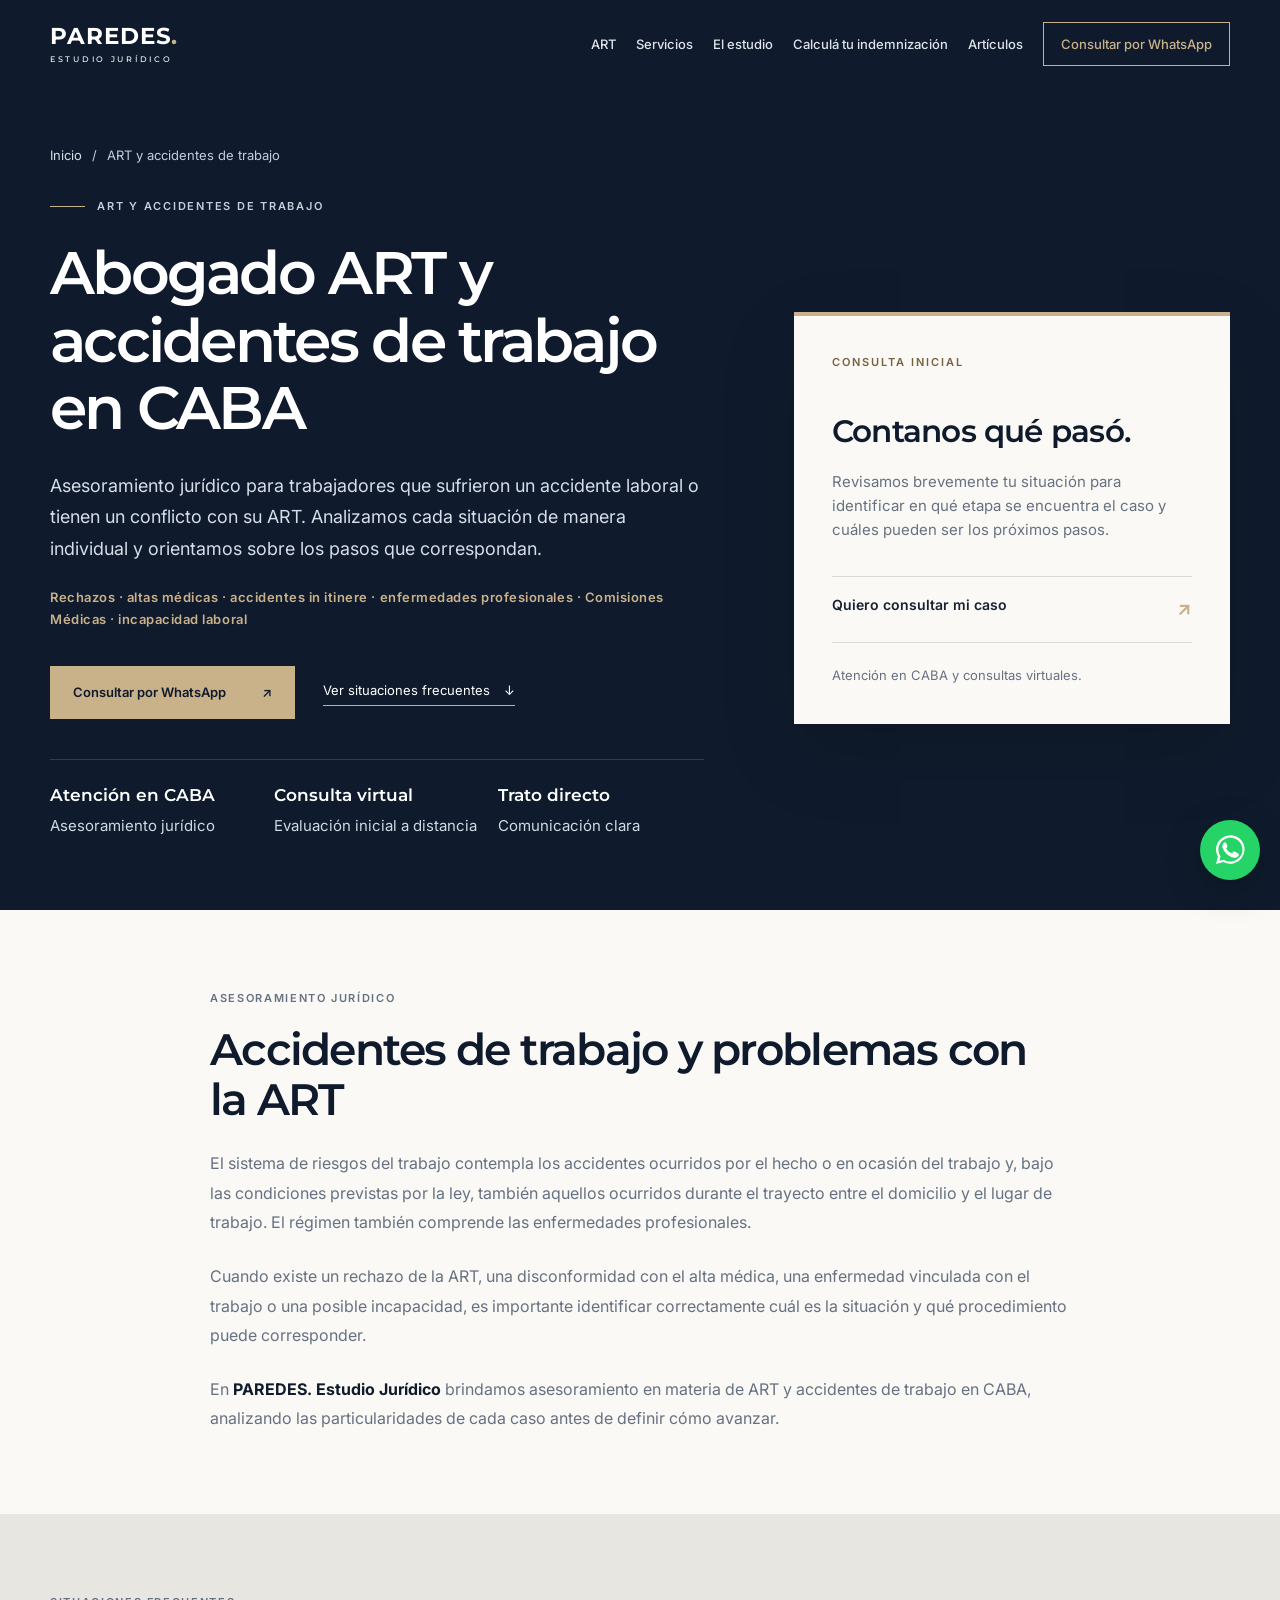
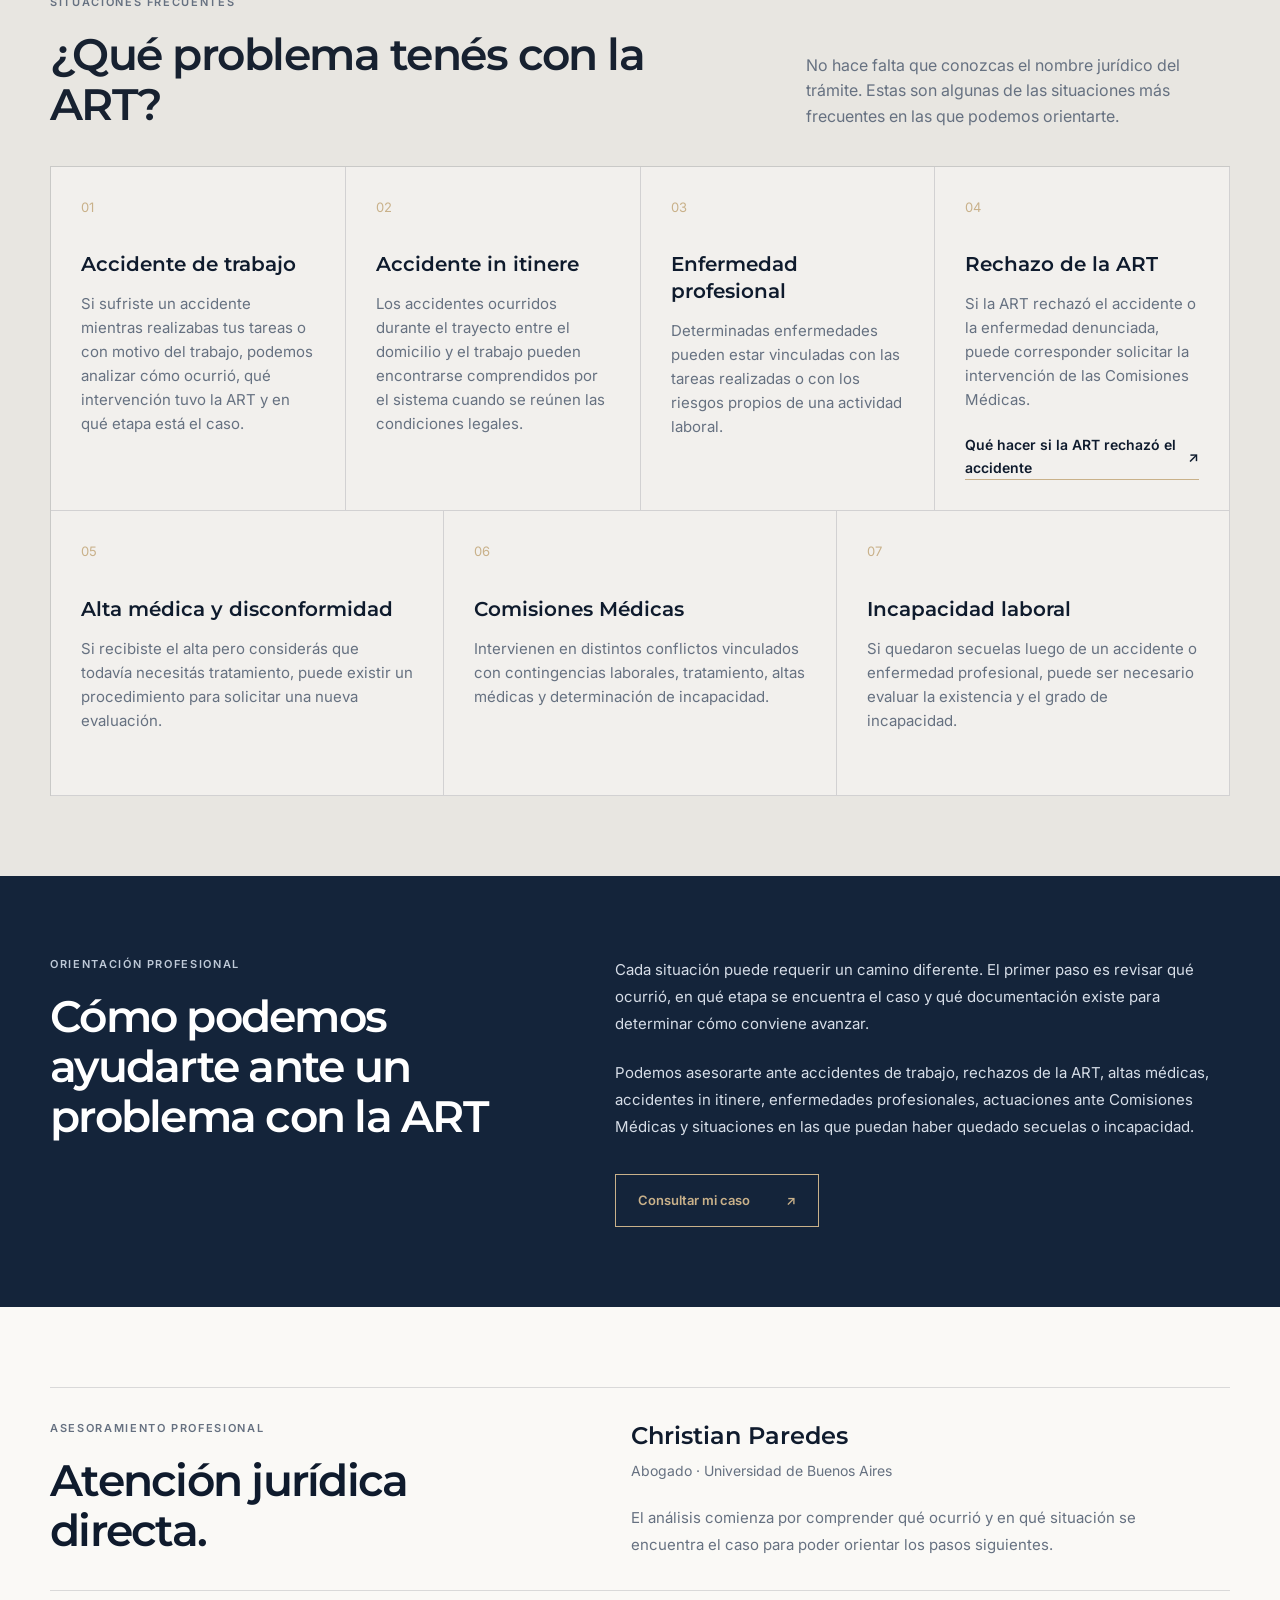
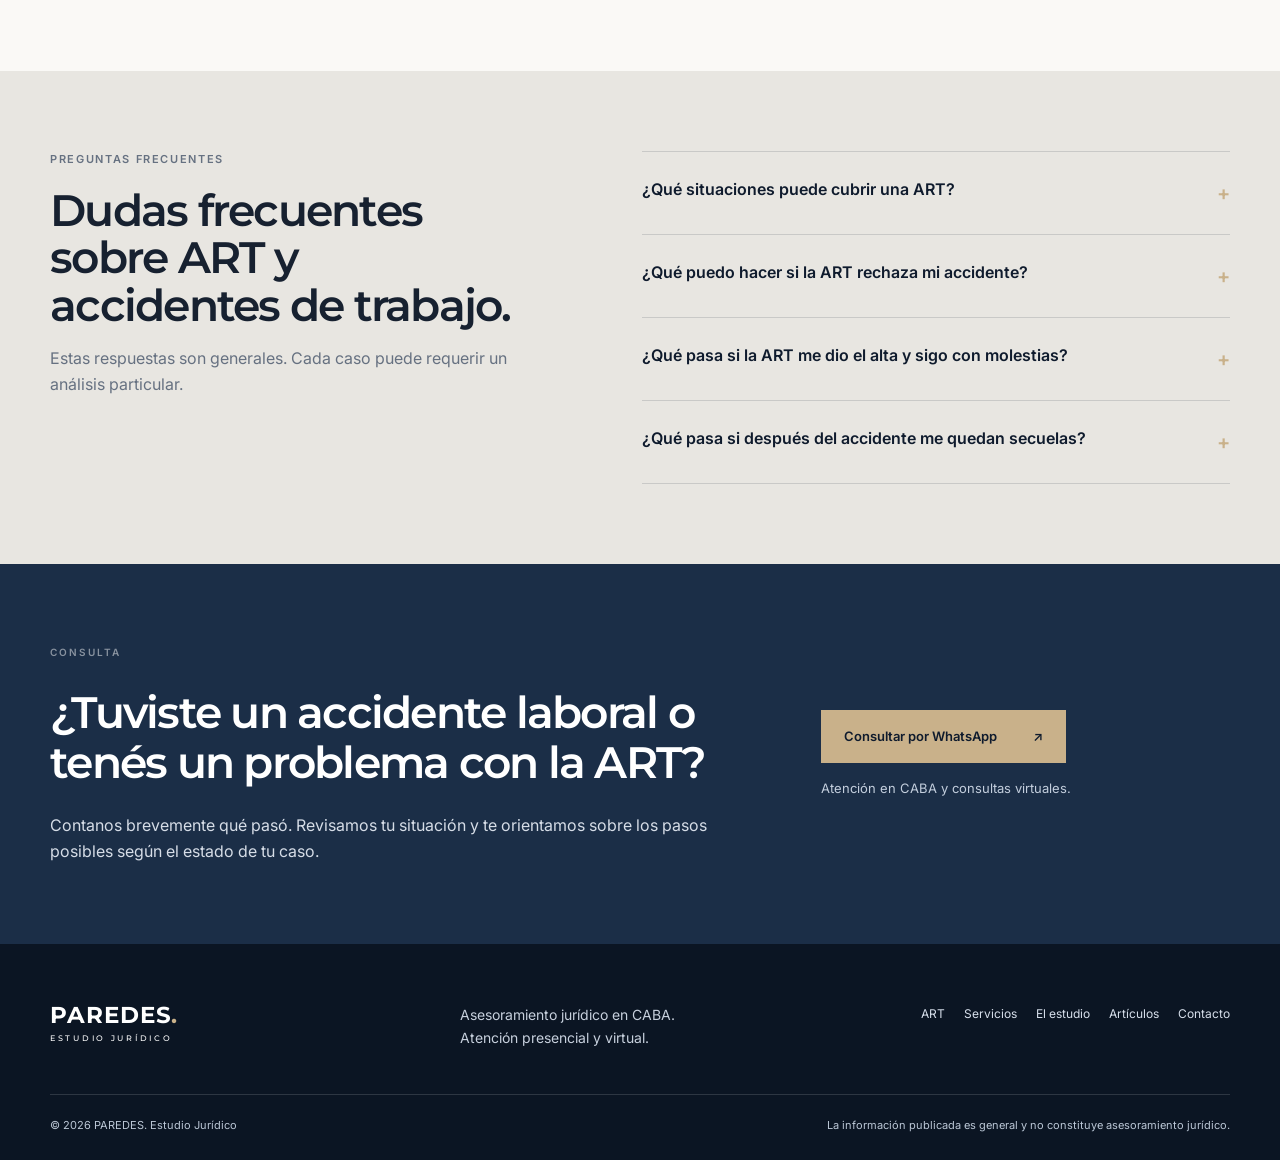
==== commit 9f41dd61: "Unifica menus, tipografias y estilos del sitio con la home" ====
--- a/art/index.html
+++ b/art/index.html
@@ -47,8 +47,8 @@
     rel="stylesheet"
   >
 
-  <link rel="stylesheet" href="../styles.css">
-  <link rel="stylesheet" href="art.css">
+  <link rel="stylesheet" href="/styles.css?v=20261014-armonia">
+  <link rel="stylesheet" href="/art/art.css?v=20261014-armonia">
 
   <script type="application/ld+json">
   {
@@ -135,9 +135,12 @@
     ]
   }
   </script>
+  <link rel="icon" href="/favicon.ico" sizes="any">
+  <link rel="icon" type="image/png" href="/favicon-96x96.png" sizes="96x96">
+  <link rel="apple-touch-icon" href="/apple-touch-icon.png">
 </head>
 
-<body class="art-page">
+<body class="site-page art-page">
   <a class="skip-link" href="#contenido">Saltar al contenido</a>
 
   <header class="header" id="inicio">
@@ -146,28 +149,16 @@
         <span class="brand-name">PAREDES<span>.</span></span>
         <span class="brand-subtitle">ESTUDIO JURÍDICO</span>
       </a>
-
-      <button
-        class="menu-button"
-        type="button"
-        aria-label="Abrir menú"
-        aria-expanded="false"
-        aria-controls="navigation"
-      >
-        <span></span>
-        <span></span>
+      <button class="menu-button" type="button" aria-label="Abrir menú" aria-expanded="false" aria-controls="navigation">
+        <span></span><span></span>
       </button>
-
-      <nav class="navigation" id="navigation">
-        <a href="/">Inicio</a>
-        <a href="#situaciones">Cómo podemos ayudarte</a>
-        <a href="#preguntas">Preguntas frecuentes</a>
+      <nav class="navigation" id="navigation" aria-label="Navegación principal">
+        <a href="/art/">ART</a>
+        <a href="/#casos">Servicios</a>
+        <a href="/#estudio">El estudio</a>
+        <a href="/#calculadora">Calculá tu indemnización</a>
         <a href="/articulos/">Artículos</a>
-        <a
-          class="nav-contact whatsapp-link"
-          href="#"
-          data-message="Hola, quisiera consultar por un problema con mi ART o un accidente de trabajo."
-        >Consultar ahora</a>
+        <a class="nav-contact whatsapp-link" href="https://wa.me/5491141937153?text=Hola%2C%20quisiera%20consultar%20por%20un%20problema%20con%20mi%20ART%20o%20un%20accidente%20de%20trabajo." data-message="Hola, quisiera consultar por un problema con mi ART o un accidente de trabajo." target="_blank" rel="noopener noreferrer">Consultar por WhatsApp</a>
       </nav>
     </div>
   </header>
@@ -201,9 +192,9 @@
             <div class="hero-actions">
               <a
                 class="button button-sand whatsapp-link"
-                href="#"
+                href="https://wa.me/5491141937153?text=Hola%2C%20quisiera%20consultar%20por%20un%20problema%20con%20mi%20ART%20o%20un%20accidente%20de%20trabajo."
                 data-message="Hola, quisiera consultar por un problema con mi ART o un accidente de trabajo."
-              >
+               target="_blank" rel="noopener noreferrer">
                 Consultar por WhatsApp <span>↗</span>
               </a>
 
@@ -237,9 +228,9 @@
             </p>
             <a
               class="card-action whatsapp-link"
-              href="#"
+              href="https://wa.me/5491141937153?text=Hola%2C%20quisiera%20contarles%20mi%20situaci%C3%B3n%20con%20la%20ART%20y%20saber%20c%C3%B3mo%20puedo%20avanzar."
               data-message="Hola, quisiera contarles mi situación con la ART y saber cómo puedo avanzar."
-            >
+             target="_blank" rel="noopener noreferrer">
               <span>Quiero consultar mi caso</span>
               <strong>↗</strong>
             </a>
@@ -380,9 +371,9 @@
 
           <a
             class="button button-outline whatsapp-link"
-            href="#"
+            href="https://wa.me/5491141937153?text=Hola%2C%20quisiera%20consultar%20c%C3%B3mo%20puedo%20avanzar%20con%20mi%20problema%20ante%20la%20ART."
             data-message="Hola, quisiera consultar cómo puedo avanzar con mi problema ante la ART."
-          >
+           target="_blank" rel="noopener noreferrer">
             Consultar mi caso <span>↗</span>
           </a>
         </div>
@@ -492,9 +483,9 @@
         <div class="art-final-cta-action">
           <a
             class="button button-sand whatsapp-link"
-            href="#"
+            href="https://wa.me/5491141937153?text=Hola%2C%20tuve%20un%20accidente%20laboral%20o%20un%20problema%20con%20mi%20ART%20y%20quisiera%20consultar%20mi%20caso."
             data-message="Hola, tuve un accidente laboral o un problema con mi ART y quisiera consultar mi caso."
-          >
+           target="_blank" rel="noopener noreferrer">
             Consultar por WhatsApp <span>↗</span>
           </a>
           <small>Atención en CABA y consultas virtuales.</small>
@@ -505,21 +496,15 @@
 
   <footer class="footer">
     <div class="container footer-main">
-      <a class="brand" href="/">
+      <a class="brand" href="/" aria-label="Paredes Estudio Jurídico, inicio">
         <span class="brand-name">PAREDES<span>.</span></span>
         <span class="brand-subtitle">ESTUDIO JURÍDICO</span>
       </a>
-
-      <p>Asesoramiento jurídico claro, cercano y profesional.</p>
-
-      <nav>
-        <a href="/">Inicio</a>
-        <a href="/#estudio">El estudio</a>
-        <a href="/articulos/">Artículos</a>
-        <a href="/#contacto">Contacto</a>
+      <p>Asesoramiento jurídico en CABA.<br>Atención presencial y virtual.</p>
+      <nav aria-label="Navegación del pie de página">
+        <a href="/art/">ART</a><a href="/#casos">Servicios</a><a href="/#estudio">El estudio</a><a href="/articulos/">Artículos</a><a href="/#contacto">Contacto</a>
       </nav>
     </div>
-
     <div class="container footer-bottom">
       <p>© <span id="year"></span> PAREDES. Estudio Jurídico</p>
       <p>La información publicada es general y no constituye asesoramiento jurídico.</p>
@@ -528,16 +513,16 @@
 
   <a
     class="floating-button whatsapp-link"
-    href="#"
+    href="https://wa.me/5491141937153?text=Hola%2C%20quisiera%20consultar%20por%20un%20problema%20con%20mi%20ART%20o%20un%20accidente%20de%20trabajo."
     aria-label="Consultar por WhatsApp"
     data-message="Hola, quisiera consultar por un problema con mi ART o un accidente de trabajo."
-  >
+   target="_blank" rel="noopener noreferrer">
     <svg viewBox="0 0 32 32" aria-hidden="true">
       <path d="M27.3 4.7A15.4 15.4 0 0 0 3.1 23.3L1 31l7.9-2.1A15.4 15.4 0 0 0 27.3 4.7Zm-11 23.7a12.8 12.8 0 0 1-6.5-1.8l-.5-.3-4.7 1.2 1.3-4.6-.3-.5a12.8 12.8 0 1 1 10.7 6Zm7-9.6c-.4-.2-2.3-1.1-2.7-1.3-.4-.1-.6-.2-.9.2l-1.2 1.5c-.2.3-.5.3-.9.1-2.3-1.1-3.9-2.1-5.5-4.7-.4-.7.4-.7 1.1-2.2.1-.3.1-.5 0-.7l-1.2-3c-.3-.7-.7-.6-.9-.6h-.8c-.3 0-.7.1-1.1.5-1.3 1.4-2 3.7-.5 6.7 1.8 3.6 4.6 6.3 8.1 7.8 3 1.3 4.2 1.4 5.7.9.9-.3 2.3-1 2.7-1.9.3-.9.3-1.7.2-1.9-.1-.2-.4-.3-.8-.5Z"/>
     </svg>
     <span>WhatsApp</span>
   </a>
 
-  <script src="../script.js?v=20261014-ga4"></script>
+  <script src="/script.js?v=20261014-armonia"></script>
 </body>
 </html>
--- a/styles.css
+++ b/styles.css
@@ -317,27 +317,36 @@
   border-color: rgba(15, 27, 45, .2);
 }
 
+
+:root {
+  --site-title-size: clamp(40px, 4.7vw, 64px);
+  --site-title-mobile-size: clamp(34px, 8.5vw, 42px);
+  --section-title-size: clamp(32px, 3.4vw, 44px);
+  --text-on-dark: #d6dde7;
+  --text-on-dark-muted: #c3cedd;
+}
+
 /* ======================================================
-   HOME: claridad, contacto directo y ritmo de lectura
-   Estos ajustes se limitan a body.home-page.
+   ESTILO COMPARTIDO Y AJUSTES DE LA HOME
+   .site-page: componentes comunes. .home-page: estructura del inicio.
    ====================================================== */
 
-.home-page [id] {
+.site-page [id] {
   scroll-margin-top: 96px;
 }
 
-.home-page a:focus-visible,
-.home-page button:focus-visible {
+.site-page a:focus-visible,
+.site-page button:focus-visible {
   outline: 2px solid var(--sand);
   outline-offset: 4px;
 }
 
-.home-page .navigation {
+.site-page .navigation {
   gap: 20px;
   font-size: 13px;
 }
 
-.home-page .navigation > a:not(.nav-contact) {
+.site-page .navigation > a:not(.nav-contact) {
   color: #e0e4eb;
 }
 
@@ -355,7 +364,7 @@
   max-width: 990px;
 }
 
-.home-page .overline {
+.site-page .overline {
   margin-bottom: 24px;
   color: #c5ceda;
   font-size: 11px;
@@ -364,7 +373,7 @@
 
 .home-page .hero h1 {
   max-width: 920px;
-  font-size: clamp(40px, 4.7vw, 64px);
+  font-size: var(--site-title-size);
   line-height: 1.12;
   letter-spacing: -.04em;
 }
@@ -405,27 +414,27 @@
   padding: 80px 0;
 }
 
-.home-page .section:not(.calculator) .section-tag,
-.home-page .contact .section-tag {
+.site-page .section:not(.calculator) .section-tag,
+.site-page .contact .section-tag {
   margin-bottom: 18px;
   font-size: 11px;
   letter-spacing: .15em;
 }
 
-.home-page .section:not(.calculator) .section-tag.light,
-.home-page .contact .section-tag.light {
+.site-page .section:not(.calculator) .section-tag.light,
+.site-page .contact .section-tag.light {
   color: #bec9d7;
 }
 
-.home-page .section-head h2,
+.site-page .section-head h2,
 .home-page .about h2,
 .home-page .contact h2 {
-  font-size: clamp(32px, 3.4vw, 44px);
+  font-size: var(--section-title-size);
   line-height: 1.15;
   letter-spacing: -.035em;
 }
 
-.home-page .section-head {
+.site-page .section-head {
   gap: 48px;
   margin-bottom: 36px;
 }
@@ -545,11 +554,11 @@
   line-height: 1.6;
 }
 
-.home-page .articles .section-head > div:last-child > p {
+.site-page .articles .section-head > div:last-child > p {
   color: #ccd6e3;
 }
 
-.home-page .all-articles {
+.site-page .all-articles {
   font-size: 14px;
 }
 
@@ -557,25 +566,25 @@
   min-height: 325px;
 }
 
-.home-page .article-card h3 {
+.site-page .article-card h3 {
   margin: 28px 0 14px;
   font-size: 21px;
 }
 
-.home-page .article-card p {
+.site-page .article-card p {
   margin-bottom: 22px;
   color: #d0d9e5;
   font-size: 14px;
   line-height: 1.65;
 }
 
-.home-page .article-meta {
+.site-page .article-meta {
   color: #c3cedd;
   font-size: 11px;
   letter-spacing: .08em;
 }
 
-.home-page .article-link {
+.site-page .article-link {
   margin-top: auto;
   font-size: 13px;
 }
@@ -634,24 +643,24 @@
   line-height: 1.7;
 }
 
-.home-page .footer-main > p {
+.site-page .footer-main > p {
   color: #c7d0dd;
   font-size: 14px;
 }
 
-.home-page .footer-main nav {
+.site-page .footer-main nav {
   flex-wrap: wrap;
   color: #d7dfeb;
   font-size: 12px;
 }
 
-.home-page .footer-bottom {
+.site-page .footer-bottom {
   color: #bbc7d6;
   font-size: 11px;
 }
 
 @media (max-width: 950px) {
-  .home-page .navigation {
+  .site-page .navigation {
     gap: 0;
   }
 
@@ -695,7 +704,7 @@
   }
 
   .home-page .hero h1 {
-    font-size: clamp(34px, 8.5vw, 42px);
+    font-size: var(--site-title-mobile-size);
   }
 
   .home-page .hero-lead {
@@ -726,7 +735,7 @@
     padding: 56px 0;
   }
 
-  .home-page .section-head {
+  .site-page .section-head {
     gap: 20px;
     margin-bottom: 28px;
   }
@@ -744,7 +753,282 @@
     gap: 20px;
   }
 
-  .home-page .footer-bottom {
+  .site-page .footer-bottom {
     padding-right: 52px;
   }
 }
+
+/* ======================================================
+   PÁGINAS INTERNAS: la misma identidad que la home
+   ====================================================== */
+
+.site-page .articles-index {
+  padding: 145px 0 80px;
+}
+
+.site-page .articles-index-header {
+  margin-bottom: 40px;
+}
+
+.site-page .articles-index-header h1,
+.site-page .article-hero h1 {
+  font-size: var(--site-title-size);
+  line-height: 1.12;
+  letter-spacing: -.04em;
+  overflow-wrap: break-word;
+}
+
+.site-page .articles-index-intro {
+  margin-top: 24px;
+  color: var(--text-on-dark);
+  font-size: 17px;
+  line-height: 1.7;
+}
+
+.site-page .articles-index .article-card {
+  min-width: 0;
+  min-height: 325px;
+}
+
+.site-page .articles-index .article-card h2 {
+  margin: 28px 0 14px;
+  font: 600 21px/1.35 Montserrat, sans-serif;
+}
+
+.site-page .articles-index-grid > .article-card:first-child p,
+.site-page .articles-index-grid > .article-card:first-child .article-meta,
+.site-page .article-card.featured p,
+.site-page .article-card.featured .article-meta {
+  color: #344152;
+}
+
+.site-page .article-hero {
+  padding: 145px 0 64px;
+}
+
+.site-page .article-back {
+  margin-bottom: 32px;
+  color: var(--text-on-dark-muted);
+  font-size: 14px;
+}
+
+.site-page .article-category {
+  margin-bottom: 22px;
+  font-size: 11px;
+  letter-spacing: .15em;
+}
+
+.site-page .article-lead {
+  margin-top: 24px;
+  color: var(--text-on-dark);
+  font-size: 18px;
+  line-height: 1.75;
+}
+
+.site-page .article-byline {
+  flex-wrap: wrap;
+  gap: 24px 40px;
+  margin-top: 32px;
+  padding-top: 24px;
+}
+
+.site-page .article-byline span {
+  color: var(--text-on-dark-muted);
+  font-size: 10px;
+  letter-spacing: .12em;
+}
+
+.site-page .article-byline strong,
+.site-page .article-byline time {
+  color: var(--text-on-dark);
+  font-size: 14px;
+}
+
+.site-page .article-author-credential {
+  max-width: 290px;
+  color: var(--sand);
+  font-size: 13px;
+  line-height: 1.5;
+}
+
+.site-page .article-body {
+  padding: 64px 0 80px;
+}
+
+.site-page .article-content {
+  font-size: 17px;
+  line-height: 1.8;
+}
+
+.site-page .article-content > p {
+  margin-bottom: 26px;
+}
+
+.site-page .article-content h2 {
+  margin: 52px 0 22px;
+  font-size: 32px;
+  line-height: 1.3;
+}
+
+.site-page .article-content h3 {
+  margin: 36px 0 18px;
+  font-size: 22px;
+  line-height: 1.4;
+}
+
+.site-page .article-cta {
+  margin: 56px 0;
+  padding: 36px;
+}
+
+.site-page .article-cta-label {
+  font-size: 11px;
+  letter-spacing: .15em;
+}
+
+.site-page .article-cta h2 {
+  margin: 0 0 18px;
+  font-size: 30px;
+}
+
+.site-page .article-cta > p:not(.article-cta-label) {
+  color: var(--text-on-dark);
+}
+
+.site-page .article-related > span {
+  font-size: 11px;
+}
+
+.site-page .article-related a {
+  font-size: 15px;
+  line-height: 1.6;
+}
+
+/* La página 404 comparte encabezado, botones y pie. */
+.error-page {
+  display: flex;
+  flex-direction: column;
+  min-height: 100vh;
+  background: var(--ivory);
+}
+
+.error-page .header {
+  background: var(--navy);
+}
+
+.error-main {
+  flex: 1;
+  padding: 160px 0 80px;
+}
+
+.error-content {
+  max-width: 800px;
+}
+
+.error-code {
+  margin: 0 0 24px;
+  color: var(--muted);
+  font-size: 11px;
+  font-weight: 600;
+  letter-spacing: .15em;
+}
+
+.error-content h1 {
+  margin: 0;
+  color: var(--navy);
+  font: 600 var(--site-title-size)/1.12 Montserrat, sans-serif;
+  letter-spacing: -.04em;
+}
+
+.error-text {
+  max-width: 660px;
+  margin: 24px 0 0;
+  color: var(--muted);
+  font-size: 18px;
+  line-height: 1.7;
+}
+
+.error-actions {
+  display: flex;
+  flex-wrap: wrap;
+  gap: 16px;
+  margin-top: 32px;
+}
+
+.error-actions .button-outline {
+  color: var(--navy);
+  border-color: var(--navy);
+}
+
+.error-content a:focus-visible {
+  outline-color: var(--navy);
+}
+
+@media (max-width: 640px) {
+  .site-page .articles-index {
+    padding: 112px 0 56px;
+  }
+
+  .site-page .articles-index-header {
+    margin-bottom: 32px;
+  }
+
+  .site-page .articles-index-header h1,
+  .site-page .article-hero h1,
+  .error-content h1 {
+    font-size: var(--site-title-mobile-size);
+  }
+
+  .site-page .article-hero {
+    padding: 112px 0 48px;
+  }
+
+  .site-page .article-lead {
+    font-size: 17px;
+  }
+
+  .site-page .article-byline {
+    gap: 20px;
+  }
+
+  .site-page .article-body {
+    padding: 48px 0 56px;
+  }
+
+  .site-page .article-content {
+    font-size: 16px;
+  }
+
+  .site-page .article-content h2 {
+    margin-top: 40px;
+    font-size: 27px;
+  }
+
+  .site-page .article-content h3 {
+    font-size: 21px;
+  }
+
+  .site-page .article-cta {
+    margin: 40px 0;
+    padding: 28px 24px;
+  }
+
+  .site-page .article-cta h2 {
+    margin-top: 0;
+    font-size: 27px;
+  }
+
+  .site-page .article-cta .button {
+    max-width: 100%;
+    gap: 16px;
+    padding: 12px 18px;
+  }
+
+  .error-main {
+    padding: 120px 0 56px;
+  }
+
+  .error-text {
+    font-size: 17px;
+  }
+}
--- a/art/art.css
+++ b/art/art.css
@@ -2,14 +2,23 @@
   background:var(--ivory);
 }
 
-.art-page .header{
-  background:rgba(15,27,45,.94);
-  backdrop-filter:blur(14px);
-  border-bottom:1px solid var(--ll);
-}
+.art-page .section,
+.art-page .art-professional{
+  padding:80px 0;
+}
+
+.art-page .card-action{
+  font-size:14px;
+}
+
+.art-page .art-hero-card .card-kicker{
+  color:#78613f;
+  font-size:11px;
+}
+
 
 .art-hero{
-  padding:138px 0 92px;
+  padding:145px 0 72px;
   background:var(--navy);
   color:#fff;
   overflow:hidden;
@@ -19,13 +28,13 @@
   display:flex;
   gap:10px;
   align-items:center;
-  margin-bottom:54px;
-  color:rgba(255,255,255,.48);
-  font-size:11px;
+  margin-bottom:32px;
+  color:var(--text-on-dark-muted);
+  font-size:13px;
 }
 
 .breadcrumb a{
-  color:rgba(255,255,255,.72);
+  color:var(--text-on-dark);
 }
 
 .breadcrumb a:hover{
@@ -42,14 +51,14 @@
 .art-hero-copy h1{
   max-width:820px;
   margin:0;
-  font:600 clamp(44px,5vw,66px)/1.08 Montserrat;
+  font:600 var(--site-title-size)/1.12 Montserrat;
   letter-spacing:-.045em;
 }
 
 .art-hero-lead{
   max-width:720px;
   margin:28px 0 0;
-  color:rgba(255,255,255,.68);
+  color:var(--text-on-dark);
   font-size:18px;
   line-height:1.75;
 }
@@ -58,7 +67,7 @@
   max-width:760px;
   margin:22px 0 0;
   color:var(--sand);
-  font-size:11px;
+  font-size:13px;
   font-weight:600;
   line-height:1.7;
   letter-spacing:.04em;
@@ -68,7 +77,7 @@
   display:grid;
   grid-template-columns:repeat(3,1fr);
   gap:18px;
-  margin-top:58px;
+  margin-top:40px;
   padding-top:24px;
   border-top:1px solid var(--ll);
 }
@@ -79,13 +88,14 @@
 }
 
 .art-hero-trust strong{
-  font:600 13px Montserrat;
+  font:600 17px/1.4 Montserrat;
 }
 
 .art-hero-trust span{
-  margin-top:5px;
-  color:rgba(255,255,255,.46);
-  font-size:11px;
+  margin-top:7px;
+  color:#d0d8e3;
+  font-size:15px;
+  line-height:1.5;
 }
 
 .art-hero-card{
@@ -106,14 +116,14 @@
 .art-hero-card>p:not(.card-kicker){
   margin:20px 0 34px;
   color:var(--muted);
-  font-size:14px;
+  font-size:15px;
 }
 
 .art-hero-card small{
   display:block;
   margin-top:22px;
   color:var(--muted);
-  font-size:10px;
+  font-size:13px;
 }
 
 .art-intro{
@@ -130,7 +140,7 @@
 .art-final-cta h2{
   margin:0;
   color:var(--navy);
-  font:600 clamp(36px,4.2vw,56px)/1.1 Montserrat;
+  font:600 var(--section-title-size)/1.15 Montserrat;
   letter-spacing:-.04em;
 }
 
@@ -153,8 +163,8 @@
 .art-help{
   color:#fff;
   background:var(--navy2);
-  padding-top:85px;
-  padding-bottom:85px;
+  padding-top:80px;
+  padding-bottom:80px;
 }
 
 .art-problem-grid{
@@ -189,7 +199,7 @@
 
 .art-problem-card>span{
   color:var(--sand);
-  font-size:11px;
+  font-size:13px;
 }
 
 .art-problem-card h3{
@@ -201,7 +211,7 @@
 .art-problem-card p{
   margin:0;
   color:var(--muted);
-  font-size:14px;
+  font-size:15px;
 }
 
 .art-text-link{
@@ -213,7 +223,7 @@
   margin-top:auto;
   padding-top:22px;
   color:var(--navy);
-  font-size:12px;
+  font-size:14px;
   font-weight:600;
   border-bottom:1px solid var(--sand);
 }
@@ -236,7 +246,7 @@
 
 .art-help-copy p{
   margin:0 0 22px;
-  color:rgba(255,255,255,.6);
+  color:var(--text-on-dark);
   font-size:15px;
   line-height:1.8;
 }
@@ -259,7 +269,7 @@
 }
 
 .art-professional h2{
-  font-size:clamp(34px,4vw,50px);
+  font-size:var(--section-title-size);
 }
 
 .art-professional-copy{
@@ -270,20 +280,20 @@
 
 .art-professional-copy strong{
   color:var(--navy);
-  font:600 18px Montserrat;
+  font:600 24px/1.35 Montserrat;
 }
 
 .art-professional-copy span{
   margin-top:7px;
   color:var(--muted);
-  font-size:12px;
+  font-size:14px;
 }
 
 .art-professional-copy p{
   max-width:580px;
   margin:22px 0 0;
   color:var(--muted);
-  font-size:14px;
+  font-size:15px;
   line-height:1.8;
 }
 
@@ -292,7 +302,7 @@
 }
 
 .art-faq .faq-intro h2{
-  font-size:clamp(36px,4vw,52px);
+  font-size:var(--section-title-size);
 }
 
 .art-faq{
@@ -308,7 +318,7 @@
 }
 
 .art-final-cta{
-  padding:95px 0;
+  padding:80px 0;
   color:#fff;
   background:var(--navy3);
 }
@@ -328,7 +338,7 @@
 .art-final-cta p:not(.section-tag){
   max-width:700px;
   margin:25px 0 0;
-  color:rgba(255,255,255,.58);
+  color:var(--text-on-dark);
 }
 
 .art-final-cta-action{
@@ -339,8 +349,8 @@
 }
 
 .art-final-cta-action small{
-  color:rgba(255,255,255,.46);
-  font-size:10px;
+  color:var(--text-on-dark-muted);
+  font-size:13px;
 }
 
 @media(max-width:950px){
@@ -367,8 +377,13 @@
 }
 
 @media(max-width:640px){
+  .art-page .section,
+  .art-page .art-professional{
+    padding:56px 0;
+  }
+
   .art-hero{
-    padding:112px 0 72px;
+    padding:112px 0 48px;
   }
 
   .breadcrumb{
@@ -376,11 +391,11 @@
   }
 
   .art-hero-copy h1{
-    font-size:40px;
+    font-size:var(--site-title-mobile-size);
   }
 
   .art-hero-lead{
-    font-size:16px;
+    font-size:17px;
   }
 
   .art-hero-trust,
@@ -401,7 +416,7 @@
   }
 
   .art-final-cta{
-    padding:78px 0;
+    padding:56px 0;
   }
 }
 
@@ -419,6 +434,6 @@
   }
 
   .art-faq .faq-intro h2{
-    font-size:34px;
-  }
-}
+    font-size:var(--section-title-size);
+  }
+}
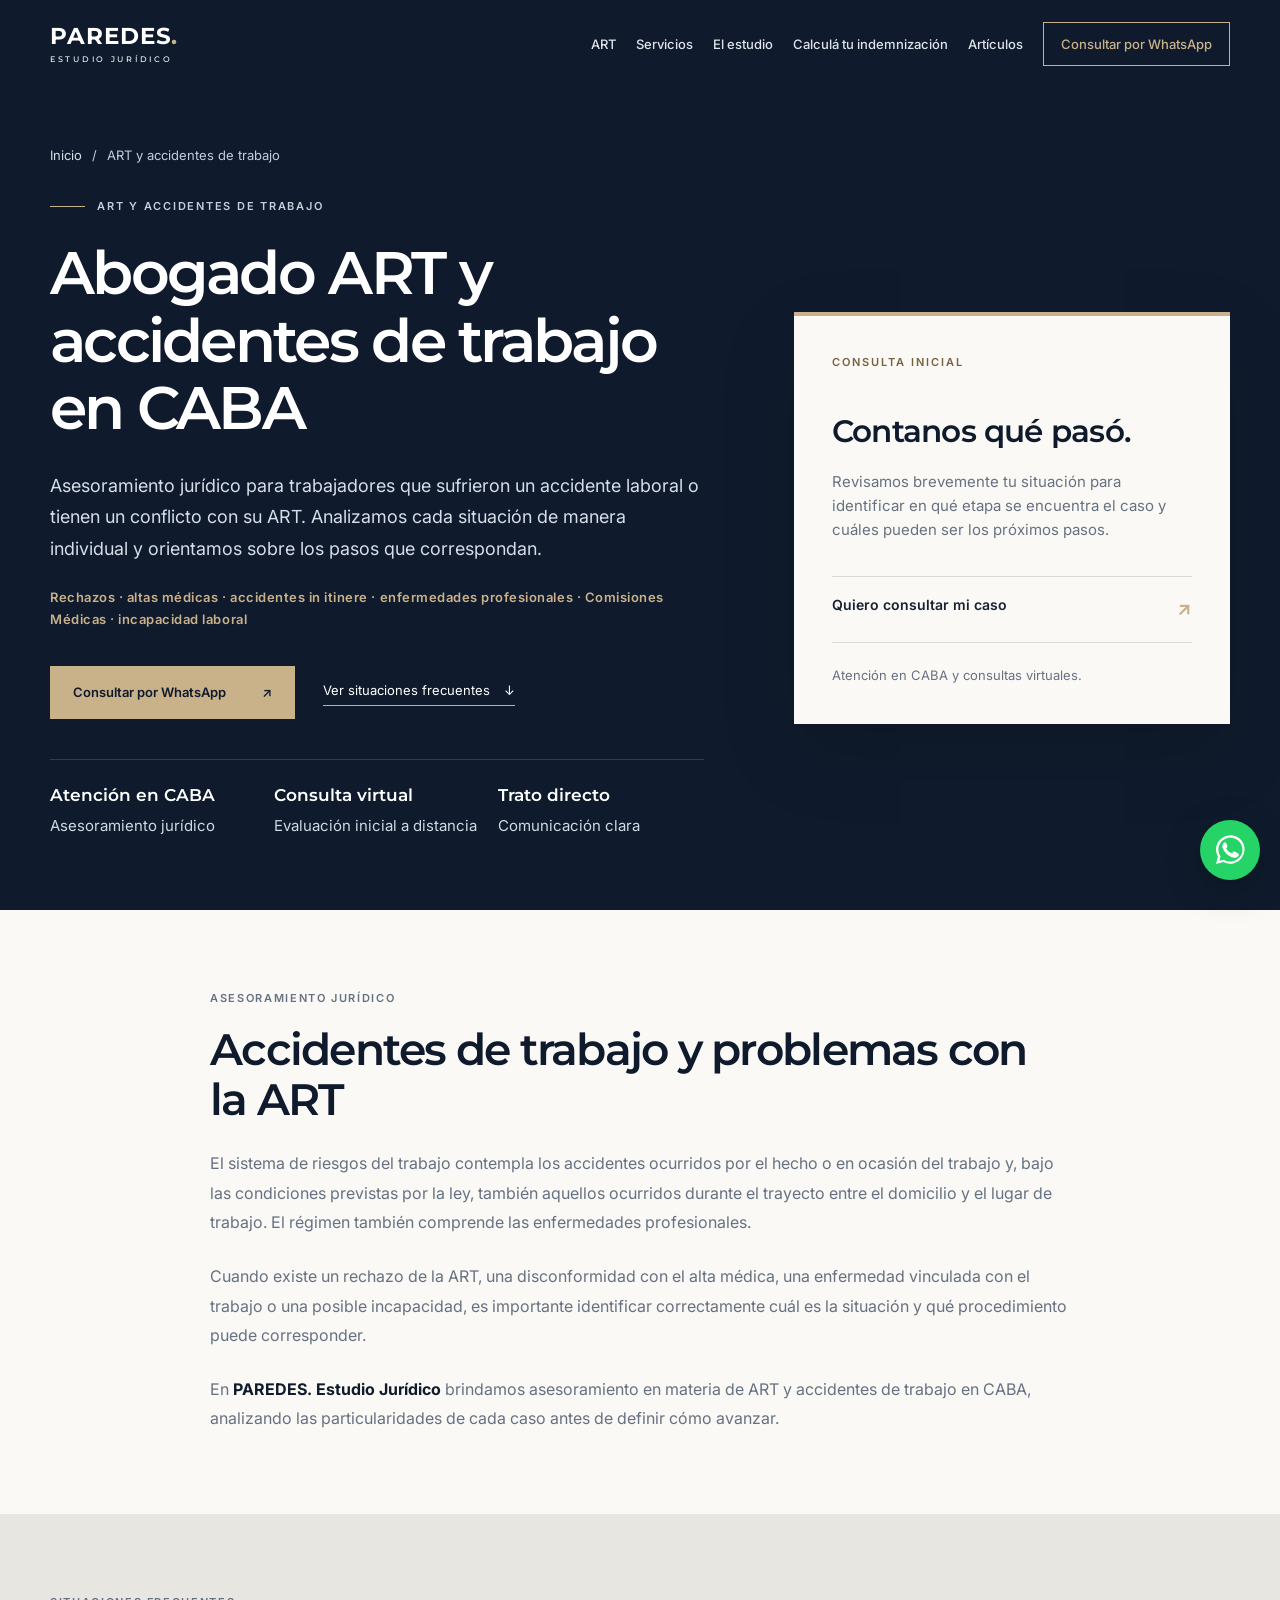
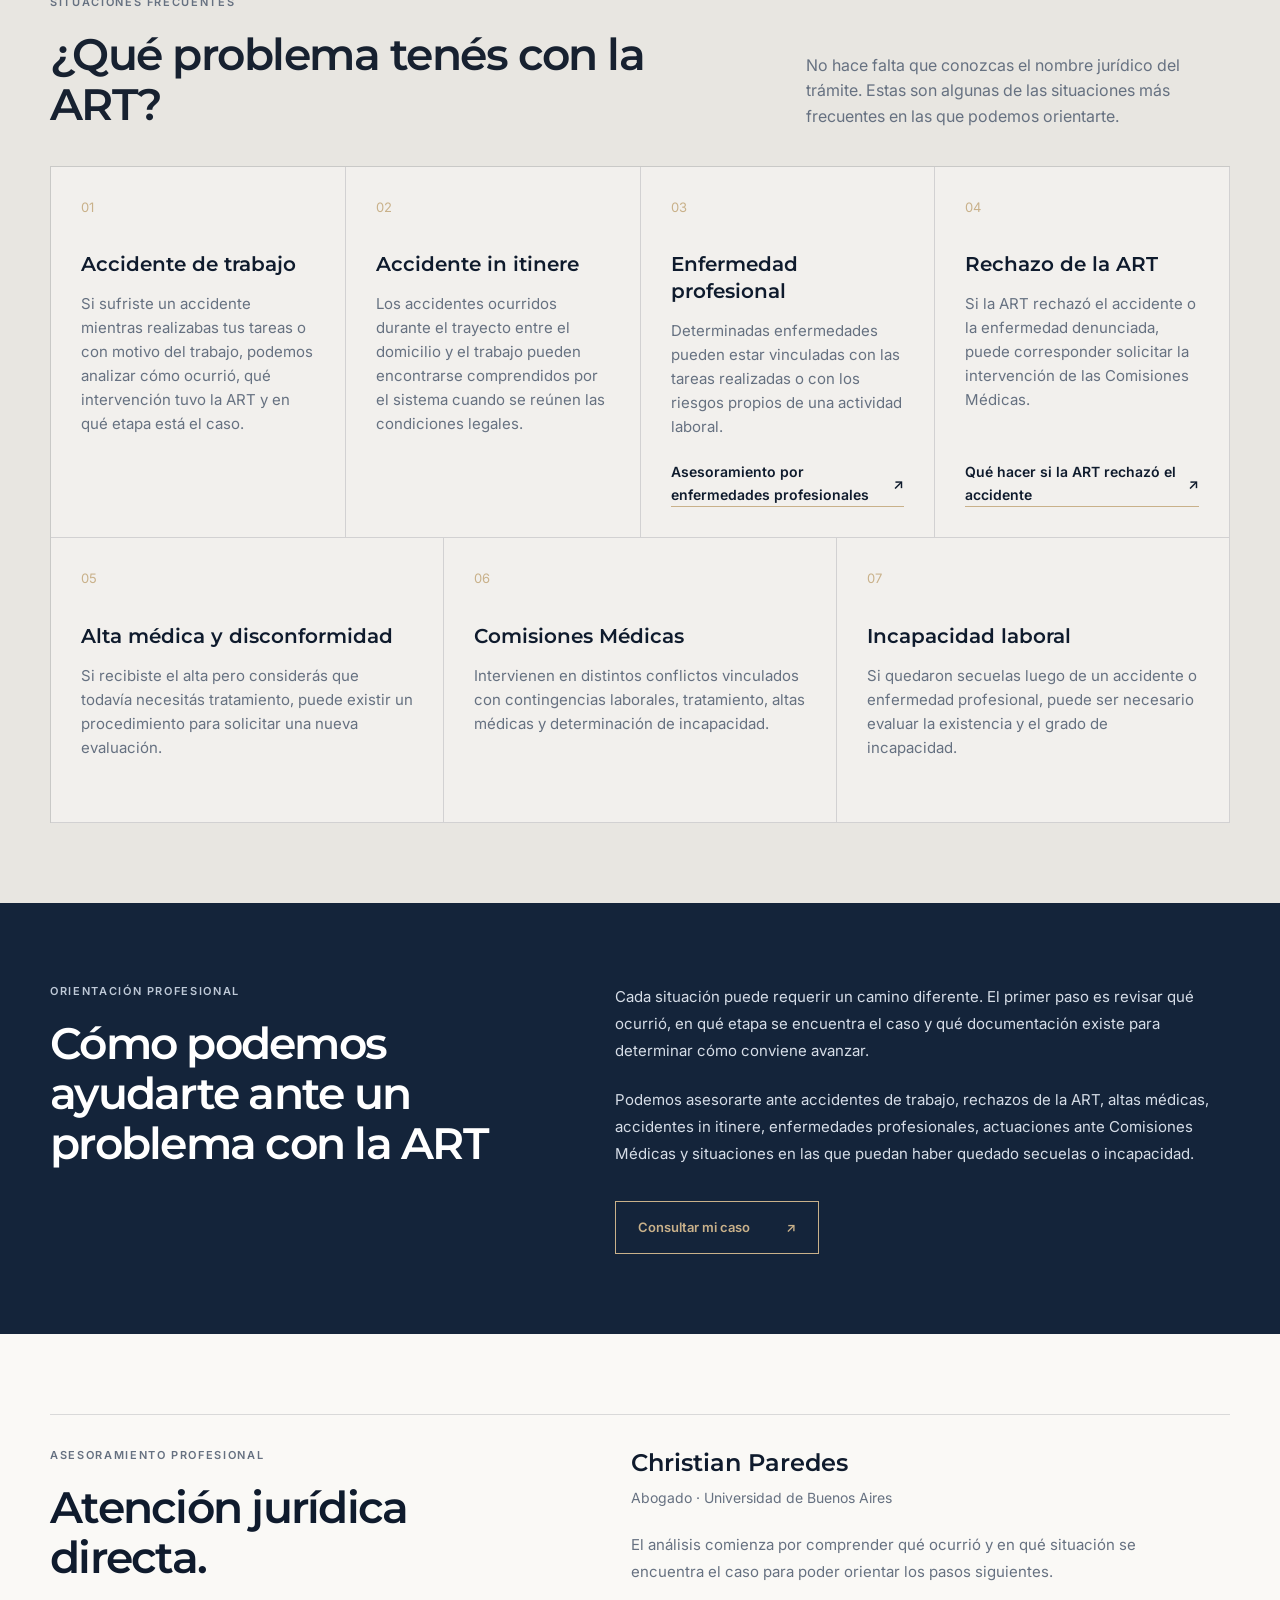
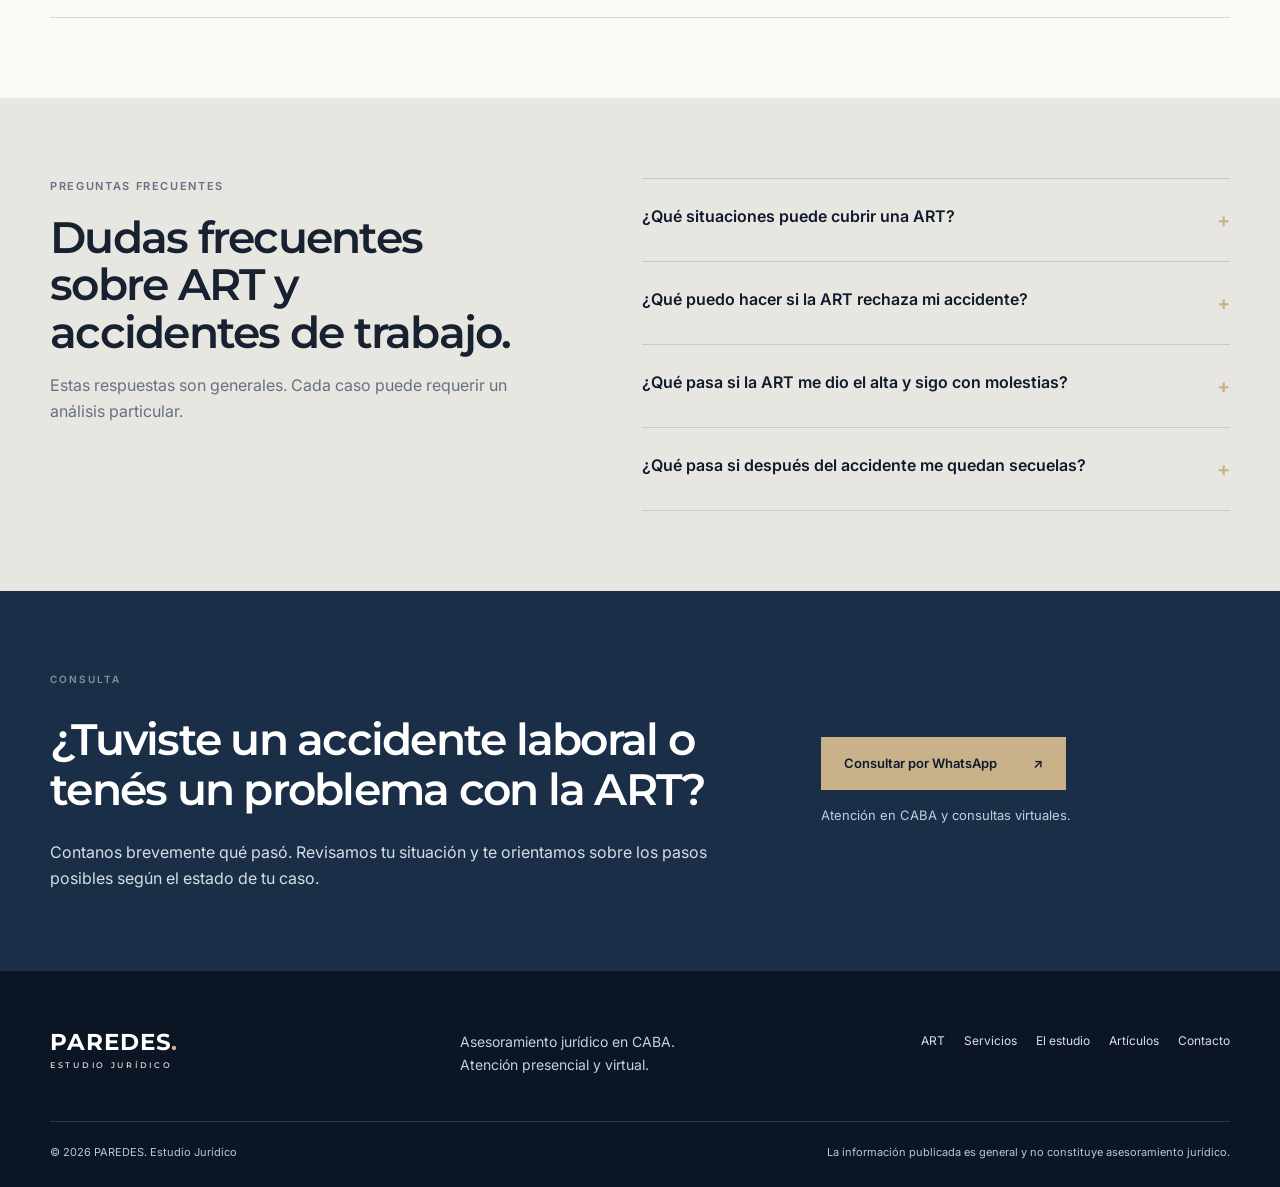
==== commit c14b1ccc: "Agrega pagina comercial de enfermedades profesionales" ====
--- a/art/index.html
+++ b/art/index.html
@@ -305,6 +305,10 @@
               Determinadas enfermedades pueden estar vinculadas con las tareas realizadas
               o con los riesgos propios de una actividad laboral.
             </p>
+            <a class="art-text-link" href="/art/enfermedades-profesionales/">
+              Asesoramiento por enfermedades profesionales
+              <span aria-hidden="true">↗</span>
+            </a>
           </article>
 
           <article class="art-problem-card reveal">
--- a/styles.css
+++ b/styles.css
@@ -1,4 +1,10 @@
-:root{--navy:#0f1b2d;--navy2:#14243a;--navy3:#1b2e47;--sand:#c9b18a;--gray:#e8e6e1;--ivory:#faf9f6;--white:#fff;--text:#172130;--muted:#667181;--ll:rgba(255,255,255,.14);--ld:rgba(15,27,45,.14);--max:1180px}*{box-sizing:border-box}html{scroll-behavior:smooth}body{margin:0;background:var(--navy);color:var(--text);font-family:Inter,sans-serif;line-height:1.6;-webkit-font-smoothing:antialiased}body.menu-open{overflow:hidden}a{color:inherit;text-decoration:none}button,input,textarea{font:inherit}img{display:block;max-width:100%}.container{width:min(calc(100% - 48px),var(--max));margin:auto}.skip-link{position:fixed;z-index:999;top:10px;left:10px;padding:10px 16px;background:var(--sand);transform:translateY(-150%)}.skip-link:focus{transform:none}.header{position:fixed;z-index:100;inset:0 0 auto;height:88px;color:#fff;transition:.3s}.header.scrolled{height:72px;background:rgba(15,27,45,.94);backdrop-filter:blur(14px);border-bottom:1px solid var(--ll)}.header-inner{height:100%;display:flex;align-items:center;justify-content:space-between}.brand{display:flex;flex-direction:column;line-height:1}.brand-name{font:700 23px/1 Montserrat;color:#fff;letter-spacing:.04em}.brand-name span{color:var(--sand)}.brand-subtitle{margin-top:7px;color:#fff;font:500 8px/1 Montserrat;letter-spacing:.34em}.navigation{display:flex;align-items:center;gap:27px;font-size:12px;font-weight:500}.navigation>a:not(.nav-contact){color:rgba(255,255,255,.72)}.navigation>a:hover{color:#fff}.nav-contact{padding:11px 17px;border:1px solid var(--sand);color:var(--sand)}.menu-button{display:none;background:none;border:0;padding:10px}.hero{position:relative;overflow:hidden;padding:155px 0 0;min-height:780px;color:#fff;background:var(--navy)}.hero-glow{position:absolute;width:600px;height:600px;right:-180px;top:-180px;border-radius:50%;background:rgba(201,177,138,.08)}.hero-layout{position:relative;display:grid;grid-template-columns:1.25fr .75fr;gap:90px;align-items:center}.overline,.section-tag{margin:0 0 28px;font-size:10px;font-weight:600;letter-spacing:.2em;color:var(--muted)}.overline{display:flex;align-items:center;gap:12px;color:rgba(255,255,255,.6)}.overline span{width:35px;height:1px;background:var(--sand)}.hero h1{max-width:790px;margin:0;font:600 clamp(44px,5.5vw,76px)/1.08 Montserrat;letter-spacing:-.045em}.hero-lead{max-width:670px;margin:30px 0 0;color:rgba(255,255,255,.68);font-size:18px;line-height:1.75}.hero-actions{display:flex;align-items:center;gap:28px;margin-top:36px}.button{display:inline-flex;align-items:center;justify-content:center;gap:36px;min-height:53px;padding:0 22px;border:1px solid transparent;font-size:13px;font-weight:600;cursor:pointer;transition:.2s}.button:hover{transform:translateY(-2px)}.button-sand{background:var(--sand);color:var(--navy)}.link-light{padding-bottom:4px;border-bottom:1px solid var(--sand);font-size:13px}.link-light span{margin-left:10px}.hero-trust{display:grid;grid-template-columns:repeat(3,1fr);gap:20px;margin-top:68px;padding-top:25px;border-top:1px solid var(--ll)}.hero-trust div{display:flex;flex-direction:column}.hero-trust strong{font:600 13px Montserrat}.hero-trust span{margin-top:5px;color:rgba(255,255,255,.48);font-size:11px}.hero-card{padding:38px;background:var(--ivory);color:var(--text);border-top:4px solid var(--sand);box-shadow:0 28px 70px rgba(0,0,0,.16)}.card-kicker{margin:0 0 42px;color:var(--sand);font-size:10px;font-weight:600;letter-spacing:.18em}.hero-card h2{margin:0;color:var(--navy);font:600 30px/1.25 Montserrat}.hero-card>p{margin:20px 0 35px;color:var(--muted);font-size:14px}.card-action{display:flex;justify-content:space-between;padding:17px 0;border-block:1px solid var(--ld);font-size:13px;font-weight:600}.card-action strong{color:var(--sand);font-size:19px}.hero-card small{display:block;margin-top:22px;color:var(--muted);font-size:10px}.ticker{margin-top:80px;padding:18px 0;overflow:hidden;white-space:nowrap;border-block:1px solid var(--ll);color:rgba(255,255,255,.45);font:500 10px Montserrat;letter-spacing:.17em;text-align:center}.ticker i{padding:0 17px;color:var(--sand);font-style:normal}.section{padding:115px 0}.section-head{display:grid;grid-template-columns:1.25fr .75fr;gap:90px;align-items:end;margin-bottom:60px}.section-head h2,.process h2,.about h2,.faq h2,.contact h2{margin:0;font:600 clamp(38px,4.5vw,61px)/1.1 Montserrat;letter-spacing:-.04em}.section-head>p,.section-head>div:last-child>p{margin:0;color:var(--muted)}.cases{background:var(--ivory)}.case-grid{display:grid;grid-template-columns:repeat(3,1fr);border-top:1px solid var(--ld);border-left:1px solid var(--ld)}.case-card{min-height:310px;padding:30px;display:flex;flex-direction:column;border-right:1px solid var(--ld);border-bottom:1px solid var(--ld);transition:.25s}.case-card:hover{background:#fff;transform:translateY(-3px);box-shadow:0 16px 45px rgba(15,27,45,.07)}.case-card>span{color:var(--sand);font-size:11px}.case-card h3{margin:35px 0 14px;color:var(--navy);font:600 20px/1.35 Montserrat}.case-card p{margin:0;color:var(--muted);font-size:14px}.case-card a{margin-top:auto;padding-top:25px;color:var(--navy);font-size:12px;font-weight:600}.process{color:#fff;background:var(--navy2)}.process-layout{display:grid;grid-template-columns:.8fr 1.2fr;gap:110px}.section-tag.light{color:rgba(255,255,255,.48)}.process-intro>p:not(.section-tag){margin:28px 0 34px;color:rgba(255,255,255,.58)}.button-outline{border-color:var(--sand);color:var(--sand);background:transparent}.steps{border-top:1px solid var(--ll)}.step{display:grid;grid-template-columns:55px 1fr;gap:25px;padding:30px 0;border-bottom:1px solid var(--ll)}.step>span{color:var(--sand);font-size:11px}.step h3{margin:0 0 9px;font:600 19px Montserrat}.step p{margin:0;color:rgba(255,255,255,.54);font-size:14px}.about{background:var(--gray)}.about-layout{display:grid;grid-template-columns:.85fr 1.15fr;gap:100px;align-items:center}.about-photo{position:relative}.about-photo img{width:100%;height:530px;object-fit:cover;filter:saturate(.65)}.about-photo>p{position:absolute;bottom:0;left:0;right:0;margin:0;padding:18px 22px;background:rgba(15,27,45,.92);color:rgba(255,255,255,.62);font-size:8px;letter-spacing:.2em}.about-photo>p span{display:inline-block;width:18px;height:1px;margin:0 10px;background:var(--sand);vertical-align:middle}.about-copy h2{color:var(--navy)}.about-lead{margin:30px 0 18px;color:var(--navy);font-size:20px}.about-copy>p:not(.section-tag):not(.about-lead){color:var(--muted)}.lawyer{display:flex;justify-content:space-between;align-items:end;margin-top:38px;padding-top:25px;border-top:1px solid var(--ld)}.lawyer div{display:flex;flex-direction:column}.lawyer strong{font:600 15px Montserrat}.lawyer span{margin-top:5px;color:var(--muted);font-size:11px}.lawyer a{font-size:12px;font-weight:600;border-bottom:1px solid var(--sand)}.articles{color:#fff;background:var(--navy)}.articles .section-head>div:last-child>p{color:rgba(255,255,255,.5)}.all-articles{margin-top:18px;padding:0 0 4px;border:0;border-bottom:1px solid var(--sand);background:none;color:#fff;font-size:12px;font-weight:600;cursor:pointer}.article-grid{display:grid;grid-template-columns:repeat(3,1fr);gap:18px}.article-card{min-height:370px;padding:28px;display:flex;flex-direction:column;background:var(--navy2);border:1px solid var(--ll);transition:.25s}.article-card:hover{transform:translateY(-4px);border-color:var(--sand)}.article-card.featured{background:var(--sand);color:var(--navy)}.article-meta{display:flex;justify-content:space-between;gap:15px;color:rgba(255,255,255,.46);font-size:9px;font-weight:600;letter-spacing:.12em;text-transform:uppercase}.featured .article-meta{color:rgba(15,27,45,.58)}.article-card h3{margin:auto 0 16px;font:600 22px/1.35 Montserrat}.article-card p{margin:0 0 25px;color:rgba(255,255,255,.54);font-size:13px}.featured p{color:rgba(15,27,45,.68)}.article-link{display:flex;justify-content:space-between;padding-top:16px;border-top:1px solid var(--ll);font-size:11px;font-weight:600}.featured .article-link{border-color:rgba(15,27,45,.2)}.faq{background:var(--ivory)}.faq-layout{display:grid;grid-template-columns:.75fr 1.25fr;gap:110px}.faq-intro>p:last-child{color:var(--muted)}.accordion{border-top:1px solid var(--ld)}.faq-item{border-bottom:1px solid var(--ld)}.faq-item button{width:100%;padding:25px 0;border:0;background:none;color:var(--navy);display:flex;justify-content:space-between;gap:25px;text-align:left;font-weight:600;cursor:pointer}.faq-item i{color:var(--sand);font-size:20px;font-style:normal;transition:.25s}.faq-item.open i{transform:rotate(45deg)}.answer{display:grid;grid-template-rows:0fr;transition:.3s}.answer p{min-height:0;overflow:hidden;margin:0;color:var(--muted)}.faq-item.open .answer{grid-template-rows:1fr}.faq-item.open .answer p{padding-bottom:25px}.contact{padding:115px 0;background:var(--navy3);color:#fff}.contact-layout{display:grid;grid-template-columns:.8fr 1.2fr;gap:110px}.contact h2 span{color:var(--sand)}.contact-copy>p:not(.section-tag){color:rgba(255,255,255,.57)}.contact-copy ul{margin:30px 0 0;padding:0;list-style:none;display:flex;flex-wrap:wrap;gap:10px}.contact-copy li{padding:7px 11px;border:1px solid var(--ll);font-size:10px}.contact-form{display:grid;grid-template-columns:1fr 1fr;gap:24px 28px}.contact-form label{color:rgba(255,255,255,.55);font-size:10px;letter-spacing:.05em}.contact-form label:nth-child(4),.contact-form .consent,.contact-form .button,.form-status{grid-column:1/-1}.contact-form input:not([type=checkbox]),.contact-form textarea{width:100%;padding:10px 0;border:0;border-bottom:1px solid rgba(255,255,255,.25);border-radius:0;outline:none;background:transparent;color:#fff;resize:vertical}.contact-form input:focus,.contact-form textarea:focus{border-color:var(--sand)}.consent{display:flex;gap:9px;align-items:start;letter-spacing:0!important}.consent input{accent-color:var(--sand)}.contact-form .button{justify-self:start}.form-status{min-height:18px;margin:0;color:var(--sand);font-size:12px}.footer{padding:60px 0 25px;background:#0b1523;color:rgba(255,255,255,.5)}.footer-main{display:grid;grid-template-columns:1fr 1fr 1fr;gap:50px;padding-bottom:45px}.footer-main>p{margin:0;font-size:13px}.footer-main nav{display:flex;justify-content:flex-end;gap:19px;font-size:11px}.footer-bottom{display:flex;justify-content:space-between;gap:25px;padding-top:22px;border-top:1px solid var(--ll);font-size:9px}.footer-bottom p{margin:0}.floating-button {
+:root{--navy:#0f1b2d;--navy2:#14243a;--navy3:#1b2e47;--sand:#c9b18a;--gray:#e8e6e1;--ivory:#faf9f6;--white:#fff;--text:#172130;--muted:#667181;--ll:rgba(255,255,255,.14);--ld:rgba(15,27,45,.14);--max:1180px}*{box-sizing:border-box}html{scroll-behavior:smooth}body{margin:0;background:var(--navy);color:var(--text);font-family:Inter,sans-serif;line-height:1.6;-webkit-font-smoothing:antialiased}body.menu-open{overflow:hidden}a{color:inherit;text-decoration:none}button,input,textarea{font:inherit}img{display:block;max-width:100%}.container{width:min(calc(100% - 48px),var(--max));margin:auto}.skip-link{position:fixed;z-index:999;top:10px;left:10px;padding:10px 16px;background:var(--sand);transform:translateY(-150%)}.skip-link:focus{transform:none}.header{position:fixed;z-index:100;inset:0 0 auto;height:88px;color:#fff;transition:.3s}.header.scrolled{height:72px;background:rgba(15,27,45,.94);backdrop-filter:blur(14px);border-bottom:1px solid var(--ll)}.header-inner{height:100%;display:flex;align-items:center;justify-content:space-between}.brand{display:flex;flex-direction:column;line-height:1}.brand-name{font:700 23px/1 Montserrat;color:#fff;letter-spacing:.04em}.brand-name span{color:var(--sand)}.brand-subtitle{margin-top:7px;color:#fff;font:500 8px/1 Montserrat;letter-spacing:.34em}.navigation{display:flex;align-items:center;gap:27px;font-size:12px;font-weight:500}.navigation>a:not(.nav-contact){color:rgba(255,255,255,.72)}.navigation>a:hover{color:#fff}.nav-contact{padding:11px 17px;border:1px solid var(--sand);color:var(--sand)}.menu-button{display:none;background:none;border:0;padding:10px}.hero{position:relative;overflow:hidden;padding:155px 0 0;min-height:780px;color:#fff;background:var(--navy)}.hero-glow{position:absolute;width:600px;height:600px;right:-180px;top:-180px;border-radius:50%;background:rgba(201,177,138,.08)}.hero-layout{position:relative;display:grid;grid-template-columns:1.25fr .75fr;gap:90px;align-items:center}.overline,.section-tag{margin:0 0 28px;font-size:10px;font-weight:600;letter-spacing:.2em;color:var(--muted)}.overline{display:flex;align-items:center;gap:12px;color:rgba(255,255,255,.6)}.overline span{width:35px;height:1px;background:var(--sand)}.hero h1{max-width:790px;margin:0;font:600 clamp(44px,5.5vw,76px)/1.08 Montserrat;letter-spacing:-.045em}.hero-lead{max-width:670px;margin:30px 0 0;color:rgba(255,255,255,.68);font-size:18px;line-height:1.75}.hero-actions{display:flex;align-items:center;gap:28px;margin-top:36px}.button{display:inline-flex;align-items:center;justify-content:center;gap:36px;min-height:53px;padding:0 22px;border:1px solid transparent;font-size:13px;font-weight:600;cursor:pointer;transition:.2s}.button:hover{transform:translateY(-2px)}.button-sand{background:var(--sand);color:var(--navy)}.link-light{padding-bottom:4px;border-bottom:1px solid var(--sand);font-size:13px}.link-light span{margin-left:10px}.hero-trust{display:grid;grid-template-columns:repeat(3,1fr);gap:20px;margin-top:68px;padding-top:25px;border-top:1px solid var(--ll)}.hero-trust div{display:flex;flex-direction:column}.hero-trust strong{font:600 13px Montserrat}.hero-trust span{margin-top:5px;color:rgba(255,255,255,.48);font-size:11px}.hero-card{padding:38px;background:var(--ivory);color:var(--text);border-top:4px solid var(--sand);box-shadow:0 28px 70px rgba(0,0,0,.16)}.card-kicker{margin:0 0 42px;color:var(--sand);font-size:10px;font-weight:600;letter-spacing:.18em}.hero-card h2{margin:0;color:var(--navy);font:600 30px/1.25 Montserrat}.hero-card>p{margin:20px 0 35px;color:var(--muted);font-size:14px}.card-action{display:flex;justify-content:space-between;padding:17px 0;border-block:1px solid var(--ld);font-size:13px;font-weight:600}.card-action strong{color:var(--sand);font-size:19px}.hero-card small{display:block;margin-top:22px;color:var(--muted);font-size:10px}.ticker{margin-top:80px;padding:18px 0;overflow:hidden;white-space:nowrap;border-block:1px solid var(--ll);color:rgba(255,255,255,.45);font:500 10px Montserrat;letter-spacing:.17em;text-align:center}.ticker i{padding:0 17px;color:var(--sand);font-style:normal}.section{padding:115px 0}.section-head{display:grid;grid-template-columns:1.25fr .75fr;gap:90px;align-items:end;margin-bottom:60px}.section-head h2,.process h2,.about h2,.faq h2,.contact h2{margin:0;font:600 clamp(38px,4.5vw,61px)/1.1 Montserrat;letter-spacing:-.04em}.section-head>p,.section-head>div:last-child>p{margin:0;color:var(--muted)}.cases{background:var(--ivory)}.case-grid{display:grid;grid-template-columns:repeat(3,1fr);border-top:1px solid var(--ld);border-left:1px solid var(--ld)}.case-card{min-height:310px;padding:30px;display:flex;flex-direction:column;border-right:1px solid var(--ld);border-bottom:1px solid var(--ld);transition:.25s}.case-card:hover{background:#fff;transform:translateY(-3px);box-shadow:0 16px 45px rgba(15,27,45,.07)}.case-card>span{color:var(--sand);font-size:11px}.case-card h3{margin:35px 0 14px;color:var(--navy);font:600 20px/1.35 Montserrat}.case-card p{margin:0;color:var(--muted);font-size:14px}.case-card a{margin-top:auto;padding-top:25px;color:var(--navy);font-size:12px;font-weight:600}.process{color:#fff;background:var(--navy2)}.process-layout{display:grid;grid-template-columns:.8fr 1.2fr;gap:110px}.section-tag.light{color:rgba(255,255,255,.48)}.process-intro>p:not(.section-tag){margin:28px 0 34px;color:rgba(255,255,255,.58)}.button-outline{border-color:var(--sand);color:var(--sand);background:transparent}.steps{border-top:1px solid var(--ll)}.step{display:grid;grid-template-columns:55px 1fr;gap:25px;padding:30px 0;border-bottom:1px solid var(--ll)}.step>span{color:var(--sand);font-size:11px}.step h3{margin:0 0 9px;font:600 19px Montserrat}.step p{margin:0;color:rgba(255,255,255,.54);font-size:14px}.about{background:var(--gray)}.about-layout{display:grid;grid-template-columns:.85fr 1.15fr;gap:100px;align-items:center}.about-photo{position:relative}.about-photo img {
+  width: 100%;
+  height: 530px;
+  object-fit: cover;
+  object-position: center 42%;
+  filter: saturate(.65) contrast(1.03);
+}.about-photo>p{position:absolute;bottom:0;left:0;right:0;margin:0;padding:18px 22px;background:rgba(15,27,45,.92);color:rgba(255,255,255,.62);font-size:8px;letter-spacing:.2em}.about-photo>p span{display:inline-block;width:18px;height:1px;margin:0 10px;background:var(--sand);vertical-align:middle}.about-copy h2{color:var(--navy)}.about-lead{margin:30px 0 18px;color:var(--navy);font-size:20px}.about-copy>p:not(.section-tag):not(.about-lead){color:var(--muted)}.lawyer{display:flex;justify-content:space-between;align-items:end;margin-top:38px;padding-top:25px;border-top:1px solid var(--ld)}.lawyer div{display:flex;flex-direction:column}.lawyer strong{font:600 15px Montserrat}.lawyer span{margin-top:5px;color:var(--muted);font-size:11px}.lawyer a{font-size:12px;font-weight:600;border-bottom:1px solid var(--sand)}.articles{color:#fff;background:var(--navy)}.articles .section-head>div:last-child>p{color:rgba(255,255,255,.5)}.all-articles{margin-top:18px;padding:0 0 4px;border:0;border-bottom:1px solid var(--sand);background:none;color:#fff;font-size:12px;font-weight:600;cursor:pointer}.article-grid{display:grid;grid-template-columns:repeat(3,1fr);gap:18px}.article-card{min-height:370px;padding:28px;display:flex;flex-direction:column;background:var(--navy2);border:1px solid var(--ll);transition:.25s}.article-card:hover{transform:translateY(-4px);border-color:var(--sand)}.article-card.featured{background:var(--sand);color:var(--navy)}.article-meta{display:flex;justify-content:space-between;gap:15px;color:rgba(255,255,255,.46);font-size:9px;font-weight:600;letter-spacing:.12em;text-transform:uppercase}.featured .article-meta{color:rgba(15,27,45,.58)}.article-card h3{margin:auto 0 16px;font:600 22px/1.35 Montserrat}.article-card p{margin:0 0 25px;color:rgba(255,255,255,.54);font-size:13px}.featured p{color:rgba(15,27,45,.68)}.article-link{display:flex;justify-content:space-between;padding-top:16px;border-top:1px solid var(--ll);font-size:11px;font-weight:600}.featured .article-link{border-color:rgba(15,27,45,.2)}.faq{background:var(--ivory)}.faq-layout{display:grid;grid-template-columns:.75fr 1.25fr;gap:110px}.faq-intro>p:last-child{color:var(--muted)}.accordion{border-top:1px solid var(--ld)}.faq-item{border-bottom:1px solid var(--ld)}.faq-item button{width:100%;padding:25px 0;border:0;background:none;color:var(--navy);display:flex;justify-content:space-between;gap:25px;text-align:left;font-weight:600;cursor:pointer}.faq-item i{color:var(--sand);font-size:20px;font-style:normal;transition:.25s}.faq-item.open i{transform:rotate(45deg)}.answer{display:grid;grid-template-rows:0fr;transition:.3s}.answer p{min-height:0;overflow:hidden;margin:0;color:var(--muted)}.faq-item.open .answer{grid-template-rows:1fr}.faq-item.open .answer p{padding-bottom:25px}.contact{padding:115px 0;background:var(--navy3);color:#fff}.contact-layout{display:grid;grid-template-columns:.8fr 1.2fr;gap:110px}.contact h2 span{color:var(--sand)}.contact-copy>p:not(.section-tag){color:rgba(255,255,255,.57)}.contact-copy ul{margin:30px 0 0;padding:0;list-style:none;display:flex;flex-wrap:wrap;gap:10px}.contact-copy li{padding:7px 11px;border:1px solid var(--ll);font-size:10px}.contact-form{display:grid;grid-template-columns:1fr 1fr;gap:24px 28px}.contact-form label{color:rgba(255,255,255,.55);font-size:10px;letter-spacing:.05em}.contact-form label:nth-child(4),.contact-form .consent,.contact-form .button,.form-status{grid-column:1/-1}.contact-form input:not([type=checkbox]),.contact-form textarea{width:100%;padding:10px 0;border:0;border-bottom:1px solid rgba(255,255,255,.25);border-radius:0;outline:none;background:transparent;color:#fff;resize:vertical}.contact-form input:focus,.contact-form textarea:focus{border-color:var(--sand)}.consent{display:flex;gap:9px;align-items:start;letter-spacing:0!important}.consent input{accent-color:var(--sand)}.contact-form .button{justify-self:start}.form-status{min-height:18px;margin:0;color:var(--sand);font-size:12px}.footer{padding:60px 0 25px;background:#0b1523;color:rgba(255,255,255,.5)}.footer-main{display:grid;grid-template-columns:1fr 1fr 1fr;gap:50px;padding-bottom:45px}.footer-main>p{margin:0;font-size:13px}.footer-main nav{display:flex;justify-content:flex-end;gap:19px;font-size:11px}.footer-bottom{display:flex;justify-content:space-between;gap:25px;padding-top:22px;border-top:1px solid var(--ll);font-size:9px}.footer-bottom p{margin:0}.floating-button {
   position: fixed;
   z-index: 80;
   right: 20px;
